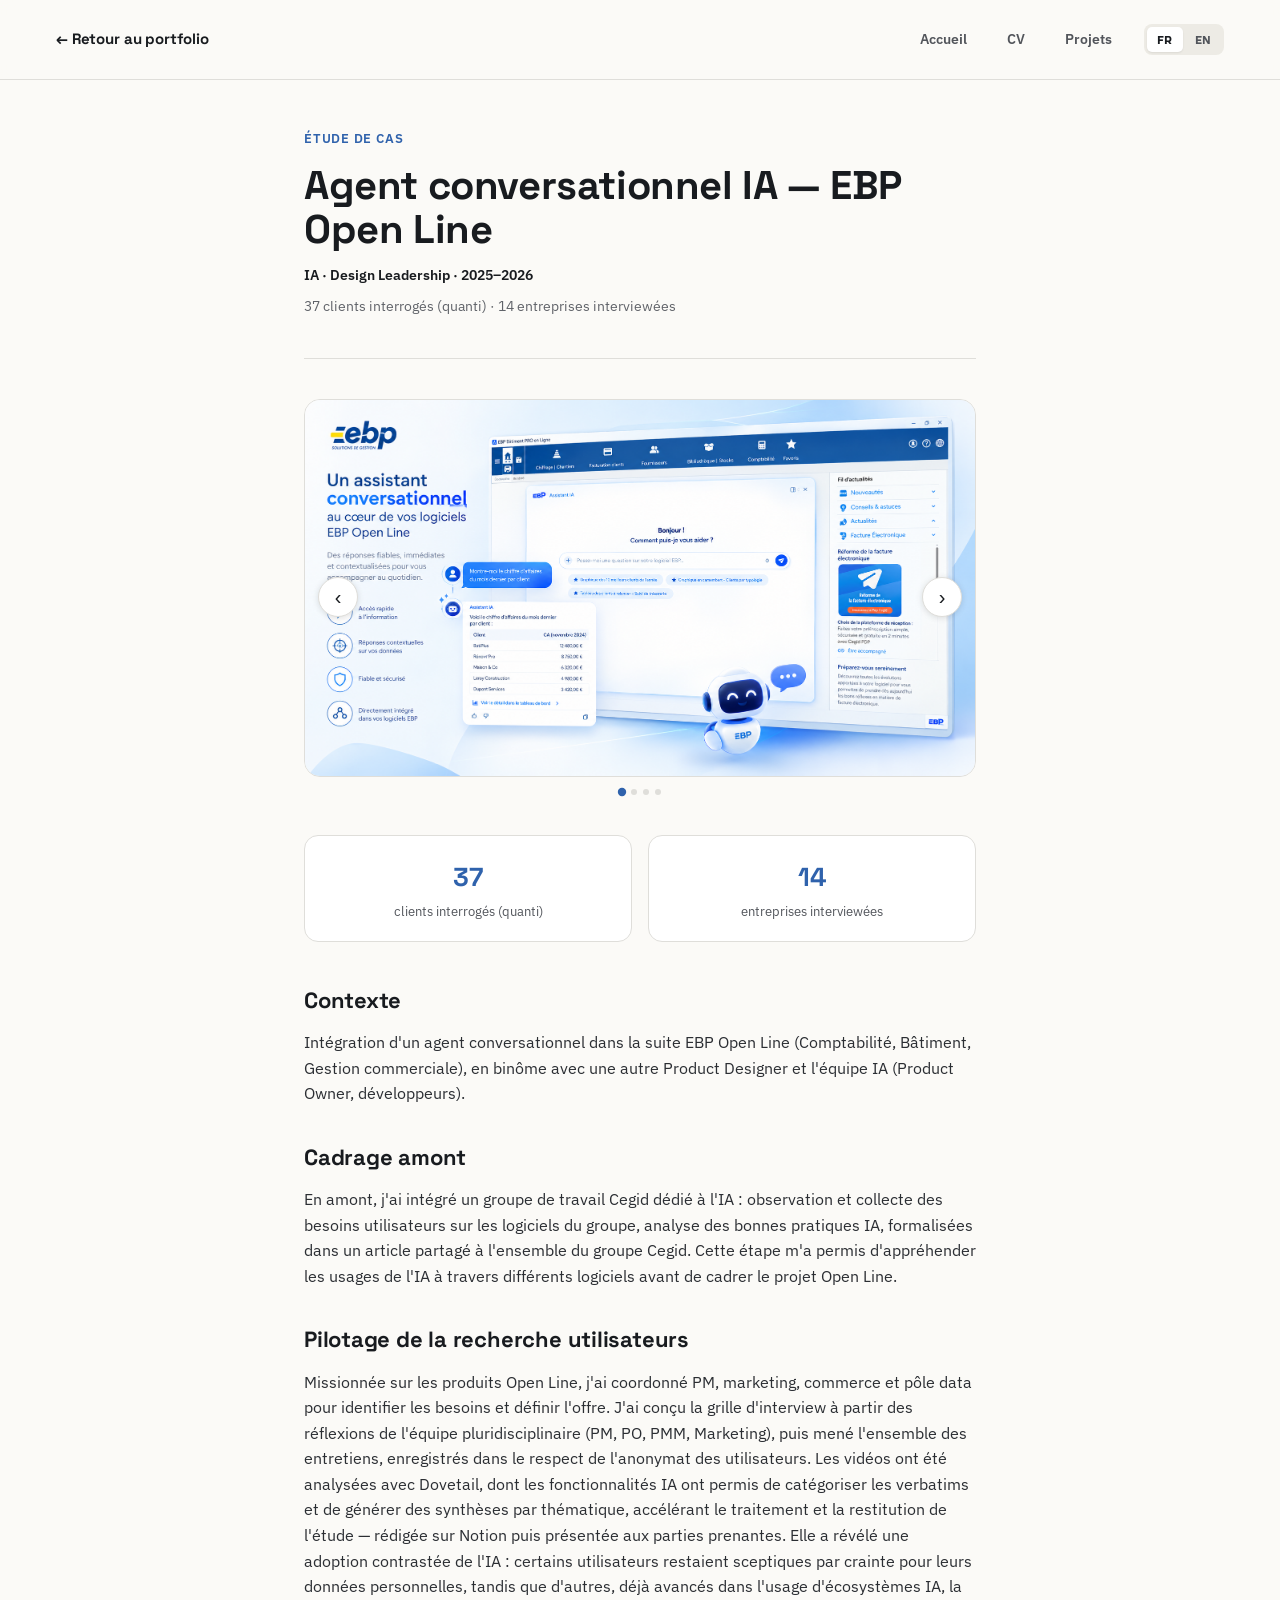
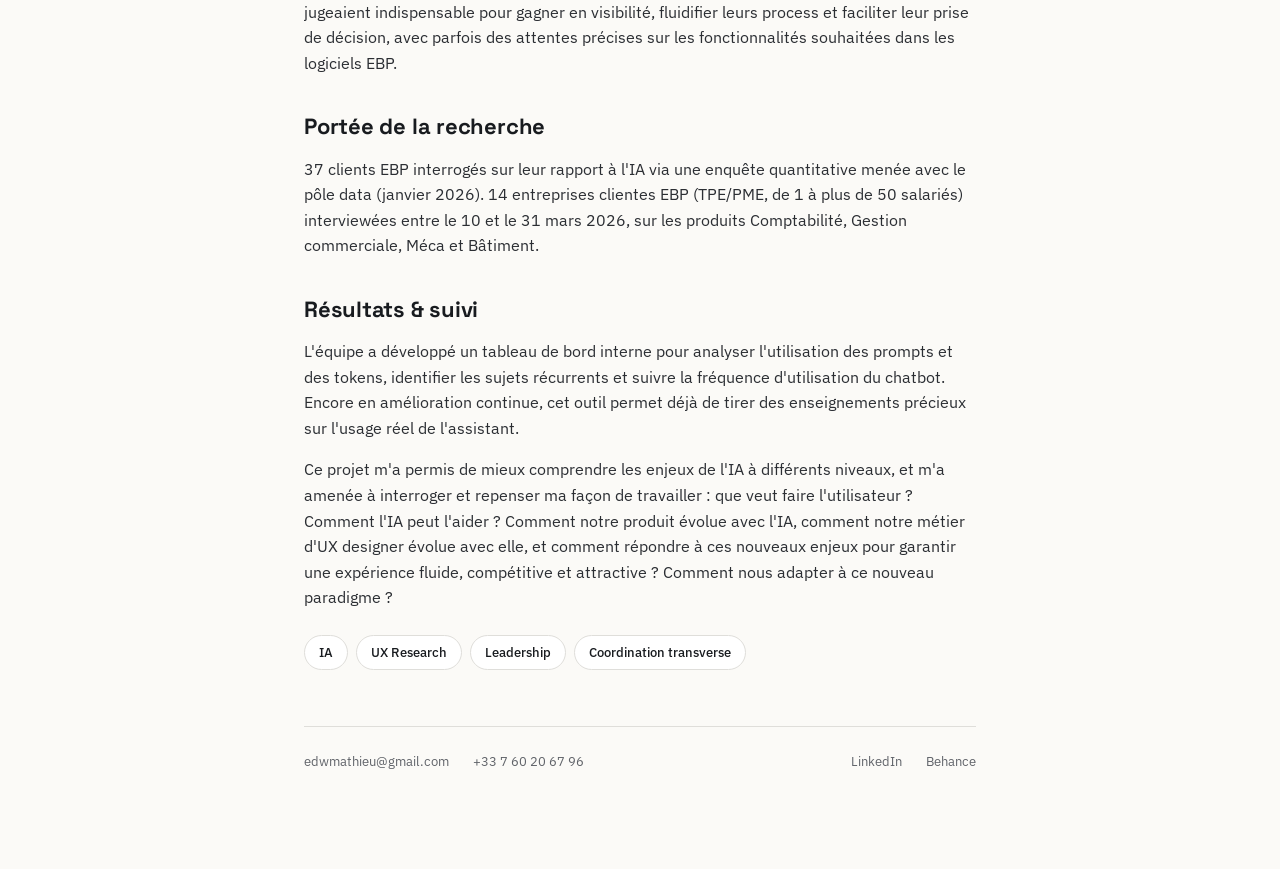
==== agent-ia-case-study.html @ 59d0c57e "Transforme les 8 modales restantes en pages dédiées façon Hubbix Crée agent-ia, finance, cegid, city" ====
<!DOCTYPE html>
<html lang="fr">
<head>
<meta charset="utf-8">
<meta name="viewport" content="width=device-width, initial-scale=1">
<title>Agent conversationnel IA — Étude de cas</title>
<link rel="preconnect" href="https://fonts.googleapis.com">
<link rel="preconnect" href="https://fonts.gstatic.com" crossorigin>
<link href="https://fonts.googleapis.com/css2?family=Space+Grotesk:wght@500;600;700&family=IBM+Plex+Sans:wght@400;500;600&display=swap" rel="stylesheet">
<style>
  :root {
    --accent: oklch(0.5 0.13 258);
    --accent-soft: oklch(0.95 0.008 90);
    --accent-border: oklch(0.85 0.03 258);
    --bg-app: oklch(0.985 0.004 90);
    --text-main: oklch(0.22 0.01 260);
    --text-body: oklch(0.3 0.01 260);
    --text-muted: oklch(0.45 0.01 260);
    --text-faint: oklch(0.5 0.01 260);
    --border-soft: oklch(0.92 0.005 90);
    --border-light: oklch(0.9 0.005 90);
  }
  * { box-sizing: border-box; }
  html, body { margin: 0; padding: 0; }
  body { font-family: 'IBM Plex Sans', sans-serif; background: var(--bg-app); color: var(--text-body); line-height: 1.65; }
  .site-nav { position: sticky; top: 0; z-index: 50; display: flex; align-items: center; justify-content: space-between; padding: 20px 56px; background: oklch(0.985 0.004 90 / 0.9); backdrop-filter: blur(8px); border-bottom: 1px solid var(--border-light); }
  .back-pill { font-family: 'Space Grotesk', sans-serif; font-weight: 700; font-size: 15px; letter-spacing: -0.01em; color: var(--text-main); text-decoration: none; }
  .back-pill:hover { color: var(--accent); }
  .site-nav-links { display: flex; align-items: center; gap: 8px; }
  .site-nav-item { font-family: inherit; padding: 8px 16px; border-radius: 7px; font-size: 14px; font-weight: 600; color: var(--text-muted); text-decoration: none; transition: background .15s ease; }
  .site-nav-item:hover { background: oklch(0.94 0.008 90); }
  .lang-switch { display: flex; gap: 2px; margin-left: 8px; padding: 3px; background: oklch(0.94 0.008 90); border-radius: 8px; }
  .lang-btn { font-family: inherit; padding: 5px 10px; border-radius: 5px; font-size: 12px; font-weight: 700; letter-spacing: 0.02em; cursor: pointer; color: var(--text-muted); background: transparent; border: none; }
  .lang-btn:hover { color: var(--text-main); }
  .lang-btn.is-active { background: white; color: var(--text-main); box-shadow: 0 1px 2px rgba(0,0,0,.08); }
  .wrap { max-width: 720px; margin: 0 auto; padding: 48px 24px 96px; }
  .page-footer { margin-top: 56px; padding-top: 24px; border-top: 1px solid var(--border-light); display: flex; justify-content: space-between; flex-wrap: wrap; gap: 12px; }
  .page-footer .footer-links { display: flex; gap: 24px; font-size: 13px; color: var(--text-faint); }
  .page-footer .footer-links a { color: inherit; text-decoration: none; }
  .page-footer .footer-links a:hover { color: var(--accent); }
  .eyebrow { font-size: 13px; font-weight: 600; letter-spacing: 0.06em; color: var(--accent); text-transform: uppercase; margin-bottom: 14px; }
  h1 { font-family: 'Space Grotesk', sans-serif; font-size: 40px; font-weight: 700; letter-spacing: -0.01em; color: var(--text-main); margin: 0 0 12px; line-height: 1.1; }
  .subtitle { font-size: 19px; color: var(--text-muted); margin: 0 0 20px; }
  .meta-line { font-size: 14px; font-weight: 600; color: var(--text-main); margin-bottom: 8px; }
  .facts-line { font-size: 14px; color: var(--text-faint); margin-bottom: 40px; padding-bottom: 40px; border-bottom: 1px solid var(--border-light); }
  .mini-carousel { position: relative; margin: 0 0 40px; }
  .mini-carousel-viewport { position: relative; width: 100%; aspect-ratio: 16 / 9; background: #fff; border: 1px solid var(--border-light); border-radius: 16px; overflow: hidden; display: flex; align-items: center; justify-content: center; }
  .mini-carousel-img { display: block; width: 100%; height: 100%; object-fit: cover; cursor: zoom-in; }
  .mini-carousel-nav { position: absolute; top: 50%; transform: translateY(-50%); width: 40px; height: 40px; border-radius: 50%; border: 1px solid var(--border-light); background: white; color: var(--text-main); font-size: 20px; line-height: 1; cursor: pointer; display: flex; align-items: center; justify-content: center; box-shadow: 0 1px 6px rgba(0,0,0,.12); }
  .mini-carousel-nav:hover { background: oklch(0.94 0.008 90); }
  .mini-carousel-prev { left: 14px; }
  .mini-carousel-next { right: 14px; }
  .mini-carousel-dots { display: flex; justify-content: center; gap: 6px; margin-top: 12px; }
  .mini-carousel-dot { width: 6px; height: 6px; padding: 0; border: none; border-radius: 50%; background: var(--border-light); cursor: pointer; }
  .mini-carousel-dot.is-active { background: var(--accent); transform: scale(1.4); }
  .lightbox { position: fixed; inset: 0; z-index: 2000; display: flex; align-items: center; justify-content: center; background: oklch(0.15 0.005 260 / 0.92); opacity: 0; visibility: hidden; transition: opacity .2s ease; }
  .lightbox.is-open { opacity: 1; visibility: visible; }
  .lightbox-viewport { max-width: 92vw; max-height: 92vh; overflow: auto; }
  .lightbox-img { display: block; max-width: 92vw; max-height: 92vh; width: auto; height: auto; object-fit: contain; transition: width .2s ease; user-select: none; -webkit-user-drag: none; }
  .lightbox-close { position: fixed; top: 20px; right: 24px; width: 44px; height: 44px; border-radius: 50%; border: none; background: oklch(1 0 0 / 0.12); color: white; font-size: 24px; line-height: 1; cursor: pointer; display: flex; align-items: center; justify-content: center; }
  .lightbox-close:hover { background: oklch(1 0 0 / 0.22); }
  .lightbox-zoom { position: fixed; bottom: 20px; right: 24px; display: flex; gap: 8px; }
  .lightbox-zoom-btn { width: 40px; height: 40px; border-radius: 50%; border: none; background: oklch(1 0 0 / 0.12); color: white; font-size: 20px; font-weight: 600; line-height: 1; cursor: pointer; display: flex; align-items: center; justify-content: center; }
  .lightbox-zoom-btn:hover { background: oklch(1 0 0 / 0.22); }
  h2 { font-family: 'Space Grotesk', sans-serif; font-size: 22px; font-weight: 700; color: var(--text-main); letter-spacing: -0.01em; margin: 32px 0 12px; }
  .case-block:first-of-type h2 { margin-top: 0; }
  p { margin: 0 0 16px; font-size: 15.5px; color: var(--text-body); }
  .stats-row { display: grid; grid-template-columns: 1fr 1fr; gap: 16px; margin: 0 0 40px; }
  .stat-box { background: white; border: 1px solid var(--border-light); border-radius: 14px; padding: 20px 16px; text-align: center; }
  .stat-value { font-family: 'Space Grotesk', sans-serif; font-size: 26px; font-weight: 700; color: var(--accent); margin-bottom: 4px; }
  .stat-label { font-size: 13px; color: var(--text-muted); line-height: 1.4; }
  .pill-row { display: flex; flex-wrap: wrap; gap: 8px; margin: 24px 0 0; }
  .pill { font-size: 13px; font-weight: 500; color: var(--text-main); background: white; border: 1px solid var(--border-light); border-radius: 100px; padding: 6px 14px; }
  .back-to-top { position: fixed; bottom: 24px; right: 24px; z-index: 100; width: 44px; height: 44px; border-radius: 50%; border: 1px solid var(--border-light); background: white; color: var(--text-main); font-size: 18px; cursor: pointer; display: flex; align-items: center; justify-content: center; box-shadow: 0 2px 10px rgba(0,0,0,.12); }
  .back-to-top:hover { background: oklch(0.94 0.008 90); }
  .back-to-top[hidden] { display: none; }
  @media (max-width: 640px) {
    .site-nav { padding: 14px 20px; }
    .site-nav-links { gap: 2px; }
    .site-nav-item { padding: 7px 10px; font-size: 13px; }
    .wrap { padding: 40px 20px 96px; }
    h1 { font-size: 30px; }
    .stats-row { grid-template-columns: 1fr; }
  }
</style>
</head>
<body>
<header class="site-nav">
  <a href="index.html#view-projets" class="back-pill" data-i18n="nav-back">← Retour au portfolio</a>
  <nav class="site-nav-links" aria-label="Navigation principale">
    <a class="site-nav-item" href="index.html" data-i18n="nav-home">Accueil</a>
    <a class="site-nav-item" href="index.html#view-cv" data-i18n="nav-cv">CV</a>
    <a class="site-nav-item" href="index.html#view-projets" data-i18n="nav-projects">Projets</a>
    <div class="lang-switch" role="group" aria-label="Langue / Language">
      <button type="button" class="lang-btn is-active" data-lang="fr" aria-pressed="true">FR</button>
      <button type="button" class="lang-btn" data-lang="en" aria-pressed="false">EN</button>
    </div>
  </nav>
</header>

<div class="wrap">
  <div class="eyebrow" data-i18n="cs-eyebrow">Étude de cas</div>
  <h1 data-i18n="cs-h1">Agent conversationnel IA — EBP Open Line</h1>
  <div class="meta-line" data-i18n="cs-meta">IA · Design Leadership · 2025–2026</div>
  <div class="facts-line" data-i18n="cs-facts">37 clients interrogés (quanti) · 14 entreprises interviewées</div>

  <div class="mini-carousel" id="gal">
    <div class="mini-carousel-viewport">
      <img class="mini-carousel-img" id="gal-img" src="images/agent-ia-hero.png" alt="Assistant IA — EBP Open Line">
    </div>
    <button type="button" class="mini-carousel-nav mini-carousel-prev" aria-label="Image précédente">‹</button>
    <button type="button" class="mini-carousel-nav mini-carousel-next" aria-label="Image suivante">›</button>
    <div class="mini-carousel-dots"></div>
    <div class="mini-carousel-data" hidden>
      <button type="button" data-src="images/agent-ia-hero.png" data-alt="Assistant IA — un assistant conversationnel au cœur de vos logiciels EBP Open Line"></button>
      <button type="button" data-src="images/agent-ia-openline.png" data-alt="Assistant IA — EBP Open Line"></button>
      <button type="button" data-src="images/agent-ia-figma.png" data-alt="Assistant IA — maquette Figma"></button>
      <button type="button" data-src="images/agent-ia-mobile.png" data-alt="Assistant IA — tableau et répartition public/privé"></button>
    </div>
  </div>

  <div class="stats-row">
    <div class="stat-box"><div class="stat-value">37</div><div class="stat-label" data-i18n="cs-s1">clients interrogés (quanti)</div></div>
    <div class="stat-box"><div class="stat-value">14</div><div class="stat-label" data-i18n="cs-s2">entreprises interviewées</div></div>
  </div>

  <div class="case-block">
    <h2 data-i18n="cs-h1-1">Contexte</h2>
    <p data-i18n="cs-t1">Intégration d'un agent conversationnel dans la suite EBP Open Line (Comptabilité, Bâtiment, Gestion commerciale), en binôme avec une autre Product Designer et l'équipe IA (Product Owner, développeurs).</p>
  </div>
  <div class="case-block">
    <h2 data-i18n="cs-h1-2">Cadrage amont</h2>
    <p data-i18n="cs-t2">En amont, j'ai intégré un groupe de travail Cegid dédié à l'IA : observation et collecte des besoins utilisateurs sur les logiciels du groupe, analyse des bonnes pratiques IA, formalisées dans un article partagé à l'ensemble du groupe Cegid. Cette étape m'a permis d'appréhender les usages de l'IA à travers différents logiciels avant de cadrer le projet Open Line.</p>
  </div>
  <div class="case-block">
    <h2 data-i18n="cs-h1-3">Pilotage de la recherche utilisateurs</h2>
    <p data-i18n="cs-t3">Missionnée sur les produits Open Line, j'ai coordonné PM, marketing, commerce et pôle data pour identifier les besoins et définir l'offre. J'ai conçu la grille d'interview à partir des réflexions de l'équipe pluridisciplinaire (PM, PO, PMM, Marketing), puis mené l'ensemble des entretiens, enregistrés dans le respect de l'anonymat des utilisateurs. Les vidéos ont été analysées avec Dovetail, dont les fonctionnalités IA ont permis de catégoriser les verbatims et de générer des synthèses par thématique, accélérant le traitement et la restitution de l'étude — rédigée sur Notion puis présentée aux parties prenantes. Elle a révélé une adoption contrastée de l'IA : certains utilisateurs restaient sceptiques par crainte pour leurs données personnelles, tandis que d'autres, déjà avancés dans l'usage d'écosystèmes IA, la jugeaient indispensable pour gagner en visibilité, fluidifier leurs process et faciliter leur prise de décision, avec parfois des attentes précises sur les fonctionnalités souhaitées dans les logiciels EBP.</p>
  </div>
  <div class="case-block">
    <h2 data-i18n="cs-h1-4">Portée de la recherche</h2>
    <p data-i18n="cs-t4">37 clients EBP interrogés sur leur rapport à l'IA via une enquête quantitative menée avec le pôle data (janvier 2026). 14 entreprises clientes EBP (TPE/PME, de 1 à plus de 50 salariés) interviewées entre le 10 et le 31 mars 2026, sur les produits Comptabilité, Gestion commerciale, Méca et Bâtiment.</p>
  </div>
  <div class="case-block">
    <h2 data-i18n="cs-h1-5">Résultats &amp; suivi</h2>
    <p data-i18n="cs-t5">L'équipe a développé un tableau de bord interne pour analyser l'utilisation des prompts et des tokens, identifier les sujets récurrents et suivre la fréquence d'utilisation du chatbot. Encore en amélioration continue, cet outil permet déjà de tirer des enseignements précieux sur l'usage réel de l'assistant.</p>
    <p data-i18n="cs-t5b">Ce projet m'a permis de mieux comprendre les enjeux de l'IA à différents niveaux, et m'a amenée à interroger et repenser ma façon de travailler : que veut faire l'utilisateur ? Comment l'IA peut l'aider ? Comment notre produit évolue avec l'IA, comment notre métier d'UX designer évolue avec elle, et comment répondre à ces nouveaux enjeux pour garantir une expérience fluide, compétitive et attractive ? Comment nous adapter à ce nouveau paradigme ?</p>
  </div>

  <div class="pill-row">
    <span class="pill" data-i18n="cs-tag1">IA</span>
    <span class="pill">UX Research</span>
    <span class="pill">Leadership</span>
    <span class="pill" data-i18n="cs-tag2">Coordination transverse</span>
  </div>

  <div class="page-footer">
    <div class="footer-links">
      <a href="mailto:edwmathieu@gmail.com">edwmathieu@gmail.com</a>
      <a href="tel:+33760206796">+33 7 60 20 67 96</a>
    </div>
    <div class="footer-links">
      <a href="https://linkedin.com/in/edwine-mathieu-ux-ui-designer" target="_blank" rel="noopener">LinkedIn</a>
      <a href="https://behance.net/edmat" target="_blank" rel="noopener">Behance</a>
    </div>
  </div>
</div>

<div class="lightbox" id="lightbox" aria-hidden="true">
  <button type="button" class="lightbox-close" aria-label="Fermer">&times;</button>
  <div class="lightbox-viewport"><img class="lightbox-img" id="lightbox-img" src="" alt=""></div>
  <div class="lightbox-zoom">
    <button type="button" class="lightbox-zoom-btn" id="lightbox-zoom-out" aria-label="Dézoomer">−</button>
    <button type="button" class="lightbox-zoom-btn" id="lightbox-zoom-in" aria-label="Zoomer">+</button>
  </div>
</div>

<button type="button" class="back-to-top" id="back-to-top" aria-label="Retour en haut" hidden>↑</button>

<script>
  (function () {
    var lightbox = document.getElementById('lightbox');
    var lightboxImg = document.getElementById('lightbox-img');
    var closeBtn = lightbox.querySelector('.lightbox-close');
    var zoomInBtn = document.getElementById('lightbox-zoom-in');
    var zoomOutBtn = document.getElementById('lightbox-zoom-out');
    var zoom = 1;

    function applyZoom() { lightboxImg.style.width = zoom === 1 ? 'auto' : (zoom * 92) + 'vw'; }
    function openLightbox(src, alt) {
      lightboxImg.src = src; lightboxImg.alt = alt || ''; zoom = 1; applyZoom();
      lightbox.classList.add('is-open'); lightbox.setAttribute('aria-hidden', 'false');
      document.body.style.overflow = 'hidden';
    }
    function closeLightbox() {
      lightbox.classList.remove('is-open'); lightbox.setAttribute('aria-hidden', 'true');
      document.body.style.overflow = ''; lightboxImg.src = '';
    }
    closeBtn.addEventListener('click', closeLightbox);
    lightbox.addEventListener('click', function (e) {
      if (e.target === lightbox || e.target.classList.contains('lightbox-viewport')) closeLightbox();
    });
    document.addEventListener('keydown', function (e) {
      if (e.key === 'Escape' && lightbox.classList.contains('is-open')) closeLightbox();
    });
    zoomInBtn.addEventListener('click', function () { zoom = Math.min(4, zoom + 0.5); applyZoom(); });
    zoomOutBtn.addEventListener('click', function () { zoom = Math.max(1, zoom - 0.5); applyZoom(); });

    document.querySelectorAll('.mini-carousel').forEach(function (carousel) {
      var img = carousel.querySelector('.mini-carousel-img');
      var items = Array.prototype.slice.call(carousel.querySelectorAll('.mini-carousel-data button'));
      var dotsWrap = carousel.querySelector('.mini-carousel-dots');
      var prevBtn = carousel.querySelector('.mini-carousel-prev');
      var nextBtn = carousel.querySelector('.mini-carousel-next');
      var current = 0;
      var dots = items.map(function (item, i) {
        var dot = document.createElement('button');
        dot.type = 'button';
        dot.className = 'mini-carousel-dot' + (i === 0 ? ' is-active' : '');
        dot.setAttribute('aria-label', 'Photo ' + (i + 1) + ' sur ' + items.length);
        dot.addEventListener('click', function () { showIndex(i); });
        dotsWrap.appendChild(dot);
        return dot;
      });
      function showIndex(i) {
        current = (i + items.length) % items.length;
        var item = items[current];
        img.src = item.dataset.src; img.alt = item.dataset.alt || '';
        dots.forEach(function (d, i2) { d.classList.toggle('is-active', i2 === current); });
      }
      prevBtn.addEventListener('click', function () { showIndex(current - 1); });
      nextBtn.addEventListener('click', function () { showIndex(current + 1); });
      img.addEventListener('click', function () { openLightbox(img.src, img.alt); });
    });

    var backToTop = document.getElementById('back-to-top');
    window.addEventListener('scroll', function () { backToTop.hidden = window.scrollY < 600; });
    backToTop.addEventListener('click', function () { window.scrollTo({ top: 0, behavior: 'smooth' }); });
  })();
</script>

<script>
  var TRANSLATIONS_EN = {
    'nav-back': '← Back to portfolio',
    'nav-home': 'Home',
    'nav-cv': 'Resume',
    'nav-projects': 'Projects',
    'cs-eyebrow': 'Case study',
    'cs-h1': 'AI Conversational Agent — EBP Open Line',
    'cs-meta': 'AI · Design Leadership · 2025–2026',
    'cs-facts': '37 customers surveyed (quant) · 14 companies interviewed',
    'cs-s1': 'customers surveyed (quant)',
    'cs-s2': 'companies interviewed',
    'cs-h1-1': 'Context',
    'cs-t1': 'Integration of a conversational agent into the EBP Open Line suite (Accounting, Construction, Sales Management), paired with another Product Designer and the AI team (Product Owner, developers).',
    'cs-h1-2': 'Upstream framing',
    'cs-t2': "Upfront, I joined a Cegid working group dedicated to AI: observing and gathering user needs across the group's software, analyzing AI best practices, and formalizing them in an article shared with the whole Cegid group. This step let me understand AI usage across different products before framing the Open Line project.",
    'cs-h1-3': 'Leading user research',
    'cs-t3': "Assigned to the Open Line products, I coordinated PM, marketing, sales and the data team to identify needs and define the offering. I designed the interview guide from the cross-functional team's input (PM, PO, PMM, Marketing), then led all the interviews, recorded with user anonymity respected. The videos were analyzed with Dovetail, whose AI features helped categorize verbatims and generate summaries by theme, speeding up processing and reporting of the study — written up in Notion and presented to stakeholders. It revealed mixed AI adoption: some users remained skeptical, worried about their personal data, while others, already advanced in using AI ecosystems, saw it as essential for gaining visibility, streamlining their processes and supporting decision-making, sometimes with precise expectations for features in EBP software.",
    'cs-h1-4': 'Scope of the research',
    'cs-t4': '37 EBP customers surveyed on their relationship with AI through a quantitative study run with the data team (January 2026). 14 EBP client companies (SMEs, from 1 to over 50 employees) interviewed between March 10 and 31, 2026, across the Accounting, Sales Management, Méca and Construction products.',
    'cs-h1-5': 'Results &amp; follow-up',
    'cs-t5': "The team built an internal dashboard to analyze prompt and token usage, identify recurring topics and track how often the chatbot is used. Still under continuous improvement, this tool already provides valuable insight into how the assistant is really used.",
    'cs-t5b': "This project helped me better understand the challenges of AI at different levels, and led me to question and rethink how I work: what does the user want to do? How can AI help them? How does our product evolve with AI, how does the UX designer's job evolve with it, and how do we address these new challenges while keeping the experience smooth, competitive and appealing? How do we adapt to this new paradigm?",
    'cs-tag1': 'AI',
    'cs-tag2': 'Cross-functional coordination'
  };
  (function () {
    var LANG_KEY = 'site-lang';
    var i18nEls = document.querySelectorAll('[data-i18n]');
    var frContent = new Map();
    i18nEls.forEach(function (el) { frContent.set(el, el.innerHTML); });
    var langButtons = document.querySelectorAll('.lang-btn');
    function applyLanguage(lang) {
      i18nEls.forEach(function (el) {
        var key = el.dataset.i18n;
        el.innerHTML = (lang === 'en' && TRANSLATIONS_EN[key]) ? TRANSLATIONS_EN[key] : frContent.get(el);
      });
      document.documentElement.lang = lang;
      langButtons.forEach(function (btn) {
        var isActive = btn.dataset.lang === lang;
        btn.classList.toggle('is-active', isActive);
        btn.setAttribute('aria-pressed', String(isActive));
      });
      try { localStorage.setItem(LANG_KEY, lang); } catch (e) {}
    }
    langButtons.forEach(function (btn) { btn.addEventListener('click', function () { applyLanguage(btn.dataset.lang); }); });
    var savedLang = 'fr';
    try { savedLang = localStorage.getItem(LANG_KEY) || 'fr'; } catch (e) {}
    if (savedLang === 'en') applyLanguage('en');
  })();
</script>
</body>
</html>
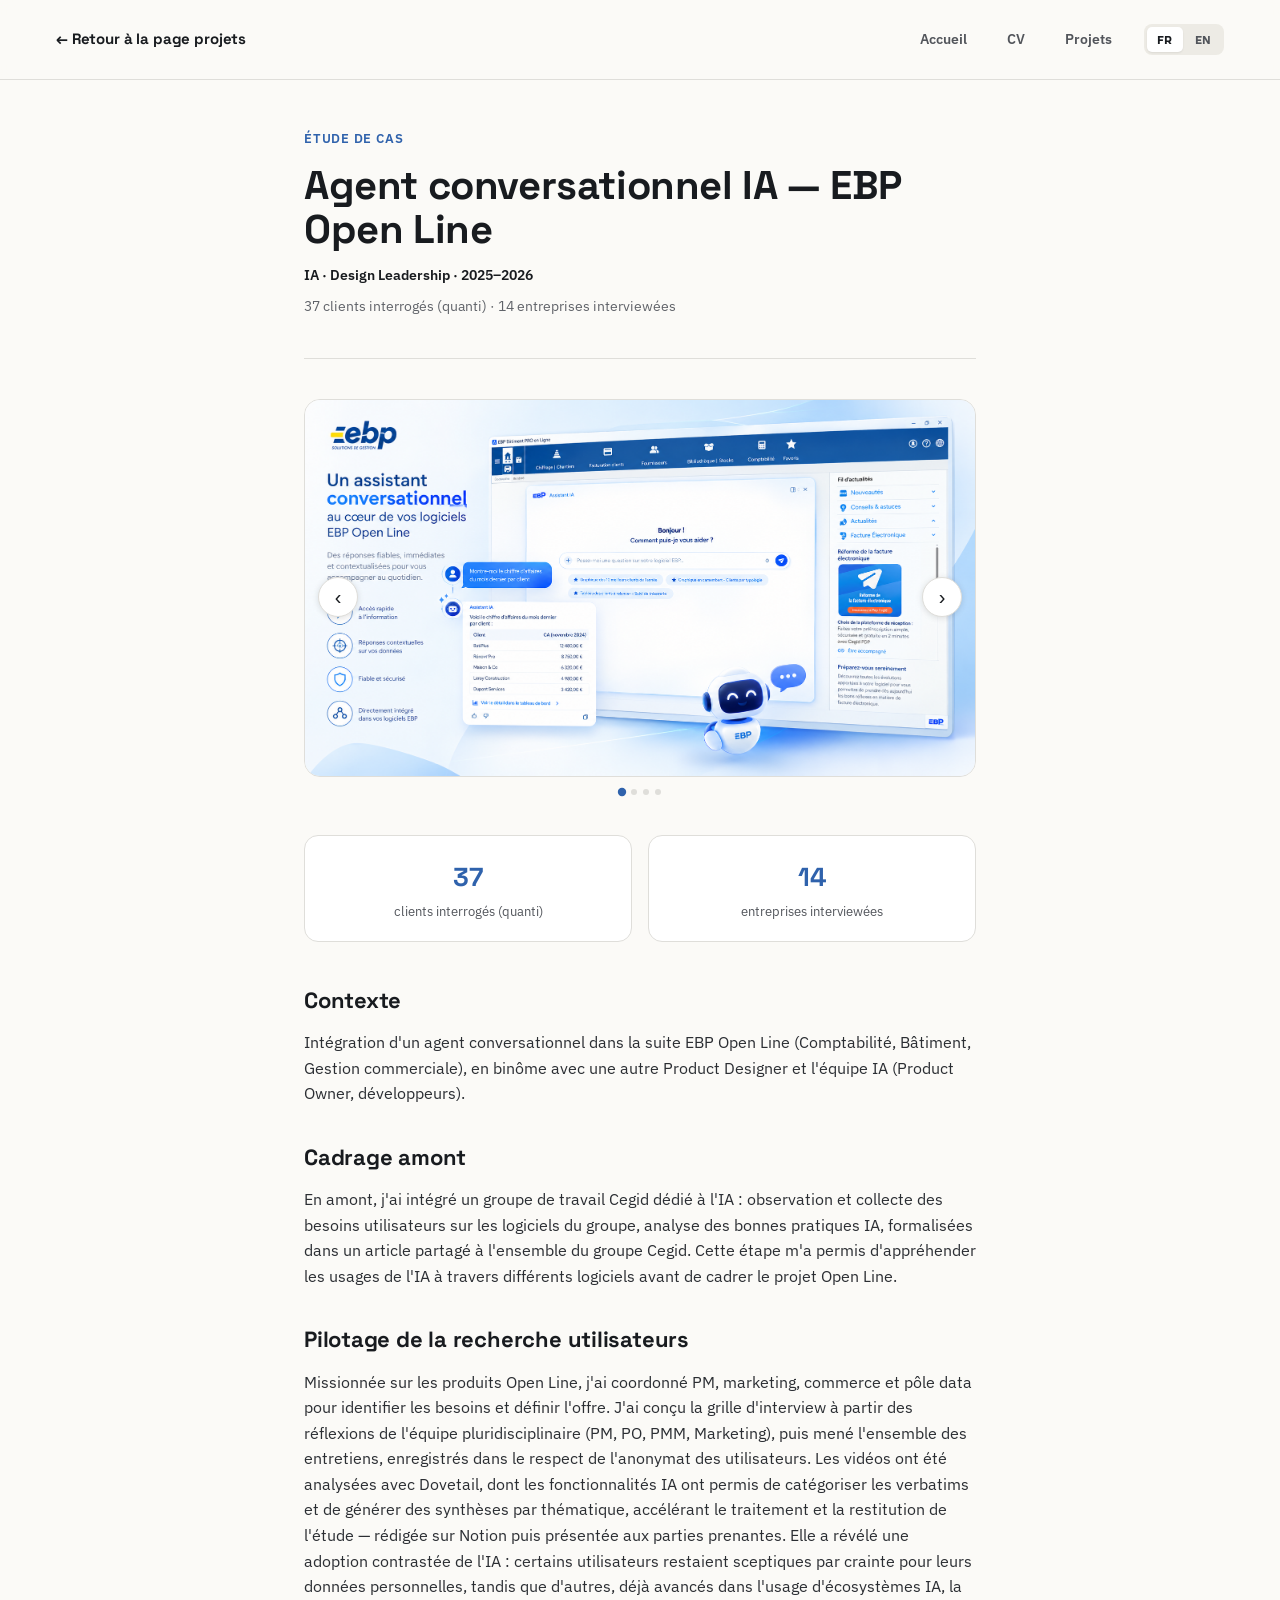
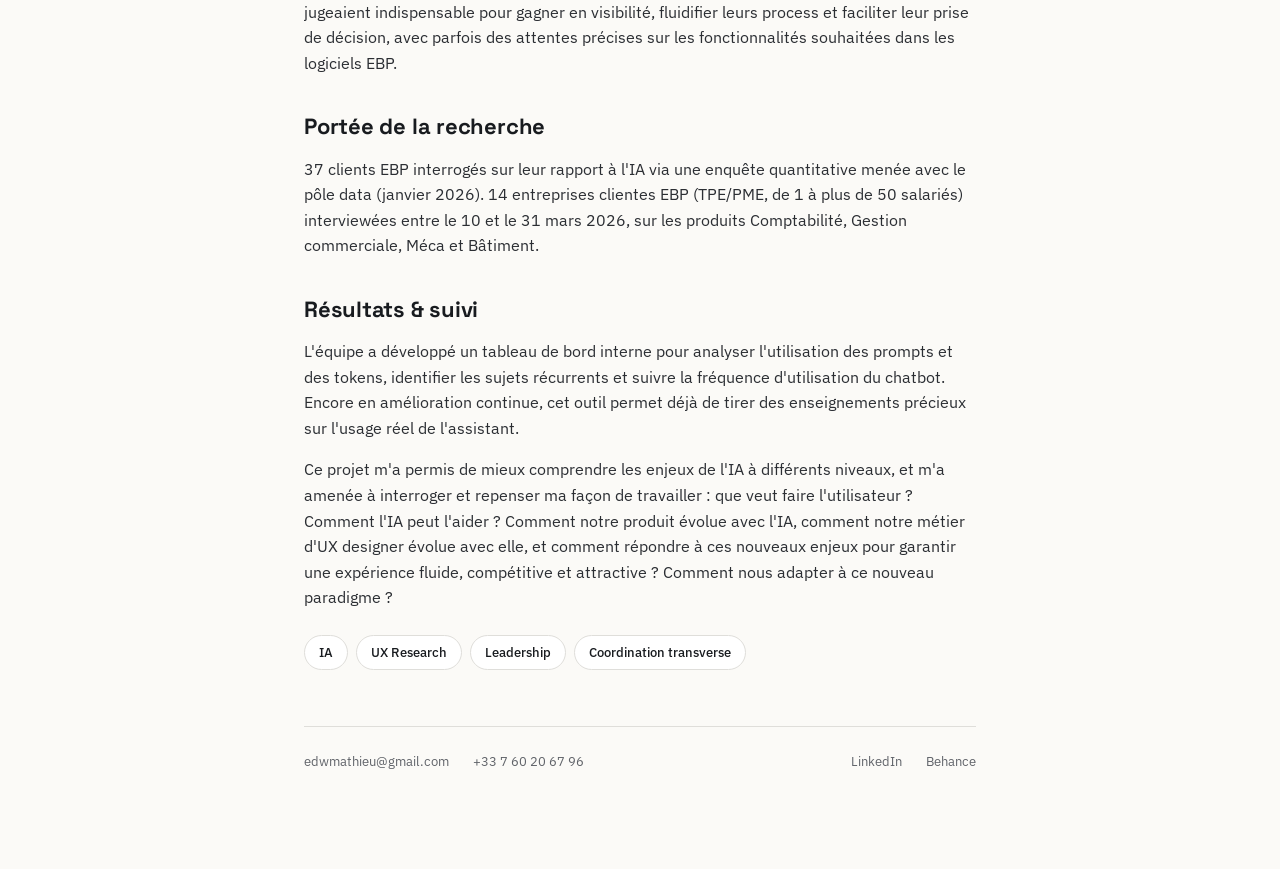
==== commit 6dd27b00: "Ajoute des légendes aux photos du carousel Agent IA Légendes sous les photos 2 (chatbot dans Gestion" ====
--- a/agent-ia-case-study.html
+++ b/agent-ia-case-study.html
@@ -50,6 +50,8 @@
   .mini-carousel-nav:hover { background: oklch(0.94 0.008 90); }
   .mini-carousel-prev { left: 14px; }
   .mini-carousel-next { right: 14px; }
+  .mini-carousel-caption { font-size: 13px; color: var(--text-faint); text-align: center; margin-top: 12px; line-height: 1.5; }
+  .mini-carousel-caption:empty { display: none; }
   .mini-carousel-dots { display: flex; justify-content: center; gap: 6px; margin-top: 12px; }
   .mini-carousel-dot { width: 6px; height: 6px; padding: 0; border: none; border-radius: 50%; background: var(--border-light); cursor: pointer; }
   .mini-carousel-dot.is-active { background: var(--accent); transform: scale(1.4); }
@@ -86,7 +88,7 @@
 </head>
 <body>
 <header class="site-nav">
-  <a href="index.html#view-projets" class="back-pill" data-i18n="nav-back">← Retour au portfolio</a>
+  <a href="index.html#view-projets" class="back-pill" data-i18n="nav-back">← Retour à la page projets</a>
   <nav class="site-nav-links" aria-label="Navigation principale">
     <a class="site-nav-item" href="index.html" data-i18n="nav-home">Accueil</a>
     <a class="site-nav-item" href="index.html#view-cv" data-i18n="nav-cv">CV</a>
@@ -110,12 +112,13 @@
     </div>
     <button type="button" class="mini-carousel-nav mini-carousel-prev" aria-label="Image précédente">‹</button>
     <button type="button" class="mini-carousel-nav mini-carousel-next" aria-label="Image suivante">›</button>
+    <div class="mini-carousel-caption" id="gal-caption"></div>
     <div class="mini-carousel-dots"></div>
     <div class="mini-carousel-data" hidden>
       <button type="button" data-src="images/agent-ia-hero.png" data-alt="Assistant IA — un assistant conversationnel au cœur de vos logiciels EBP Open Line"></button>
-      <button type="button" data-src="images/agent-ia-openline.png" data-alt="Assistant IA — EBP Open Line"></button>
-      <button type="button" data-src="images/agent-ia-figma.png" data-alt="Assistant IA — maquette Figma"></button>
-      <button type="button" data-src="images/agent-ia-mobile.png" data-alt="Assistant IA — tableau et répartition public/privé"></button>
+      <button type="button" data-src="images/agent-ia-openline.png" data-alt="Assistant IA — EBP Open Line" data-caption="Capture d'écran du chatbot intégrée au logiciel de gestion commerciale EBP version Plus Elite. - juillet 2026"></button>
+      <button type="button" data-src="images/agent-ia-figma.png" data-alt="Assistant IA — maquette Figma" data-caption="Espace de travail partagé sur Figma où nous avons conçu les différents composants de l'agent IA EBP."></button>
+      <button type="button" data-src="images/agent-ia-mobile.png" data-alt="Assistant IA — tableau et répartition public/privé" data-caption="Capture du chatbot IA replié en panneau latéral droit."></button>
     </div>
   </div>
 
@@ -207,6 +210,7 @@
 
     document.querySelectorAll('.mini-carousel').forEach(function (carousel) {
       var img = carousel.querySelector('.mini-carousel-img');
+      var caption = carousel.querySelector('.mini-carousel-caption');
       var items = Array.prototype.slice.call(carousel.querySelectorAll('.mini-carousel-data button'));
       var dotsWrap = carousel.querySelector('.mini-carousel-dots');
       var prevBtn = carousel.querySelector('.mini-carousel-prev');
@@ -225,8 +229,10 @@
         current = (i + items.length) % items.length;
         var item = items[current];
         img.src = item.dataset.src; img.alt = item.dataset.alt || '';
+        if (caption) caption.textContent = item.dataset.caption || '';
         dots.forEach(function (d, i2) { d.classList.toggle('is-active', i2 === current); });
       }
+      if (caption) caption.textContent = items[0] ? (items[0].dataset.caption || '') : '';
       prevBtn.addEventListener('click', function () { showIndex(current - 1); });
       nextBtn.addEventListener('click', function () { showIndex(current + 1); });
       img.addEventListener('click', function () { openLightbox(img.src, img.alt); });
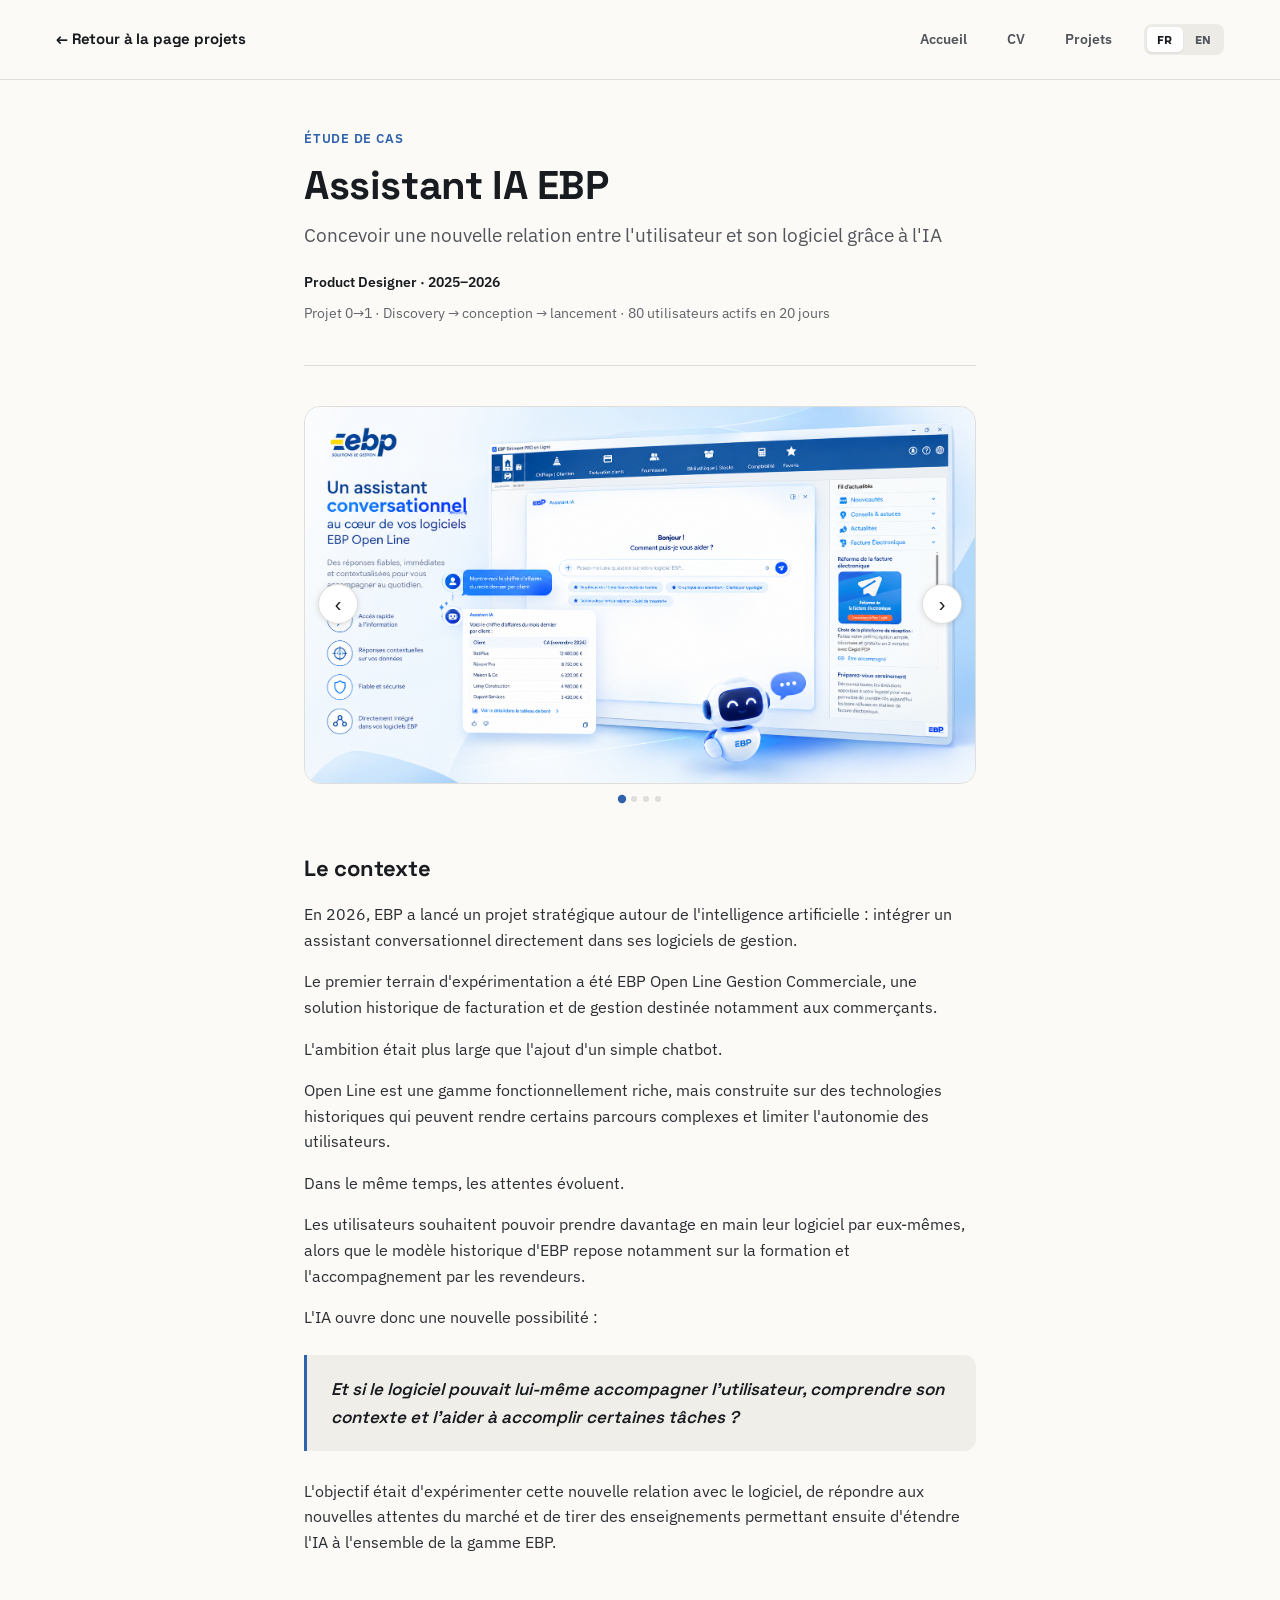
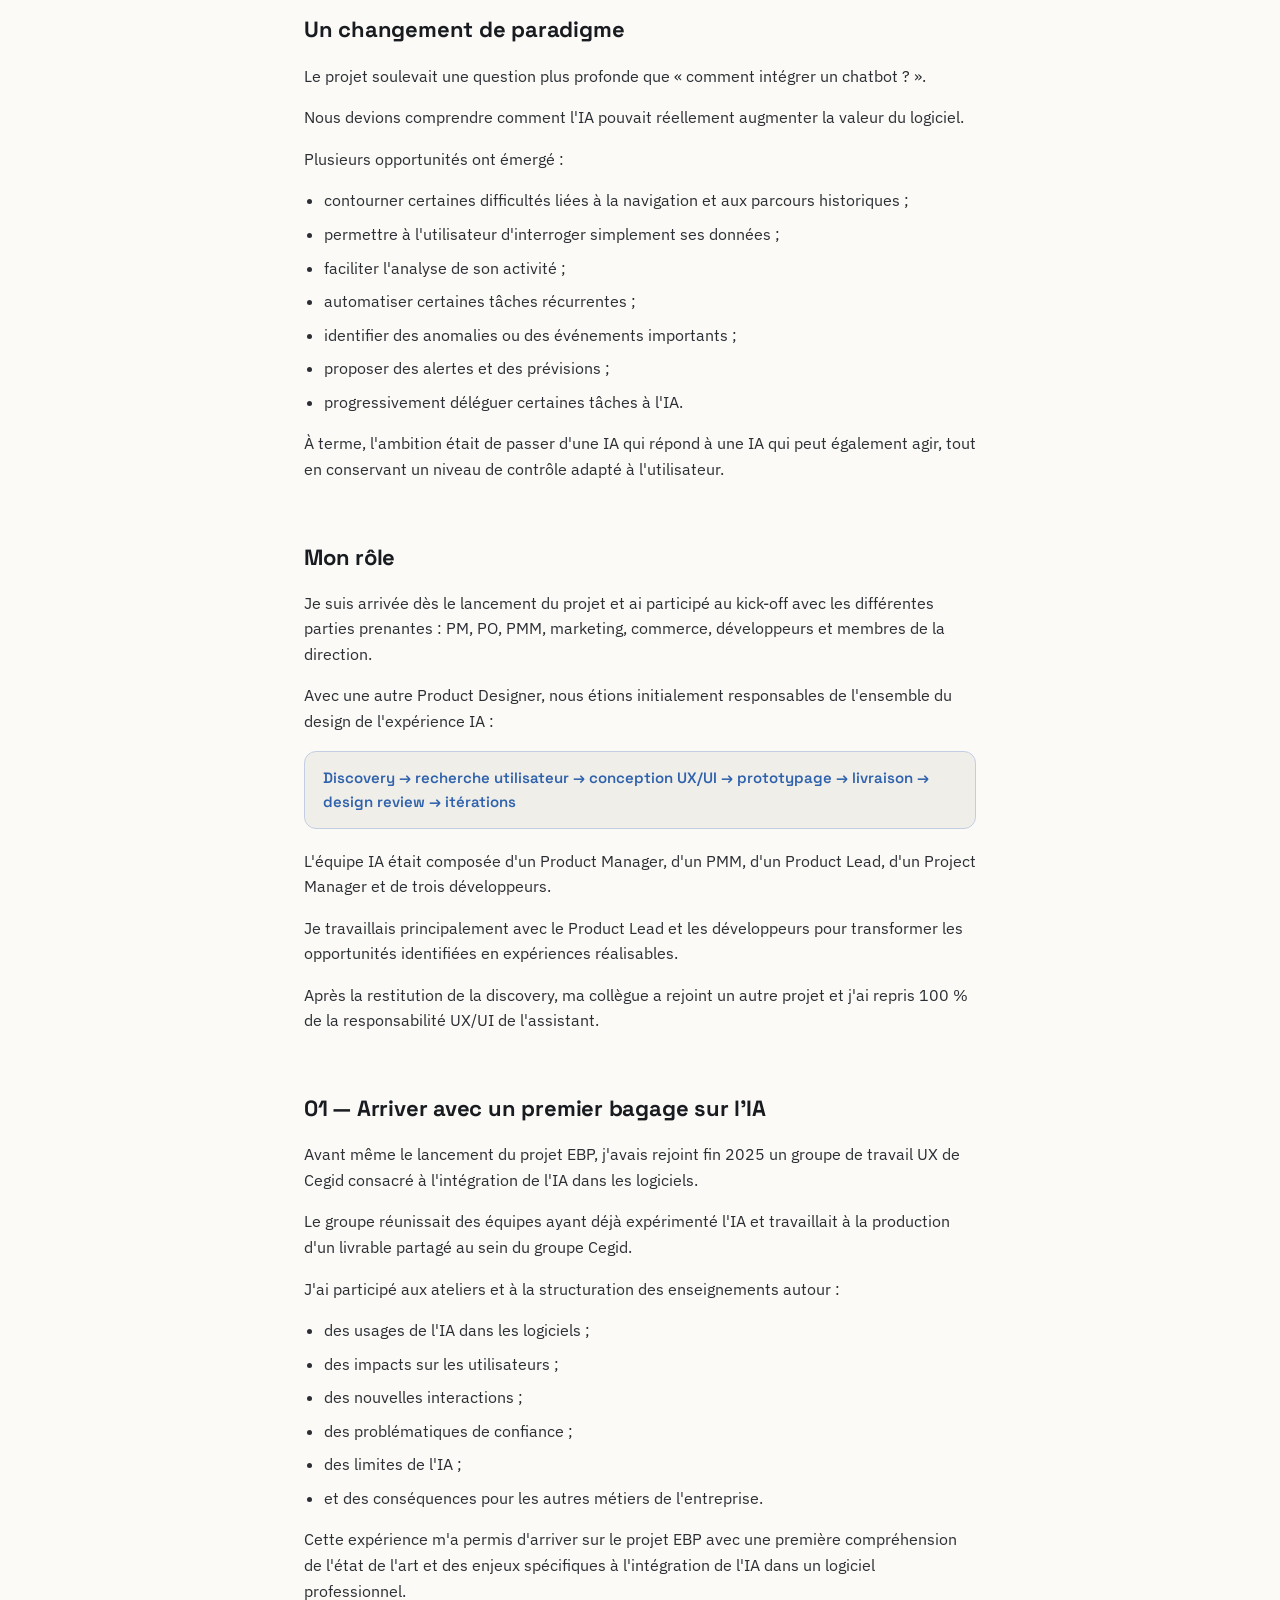
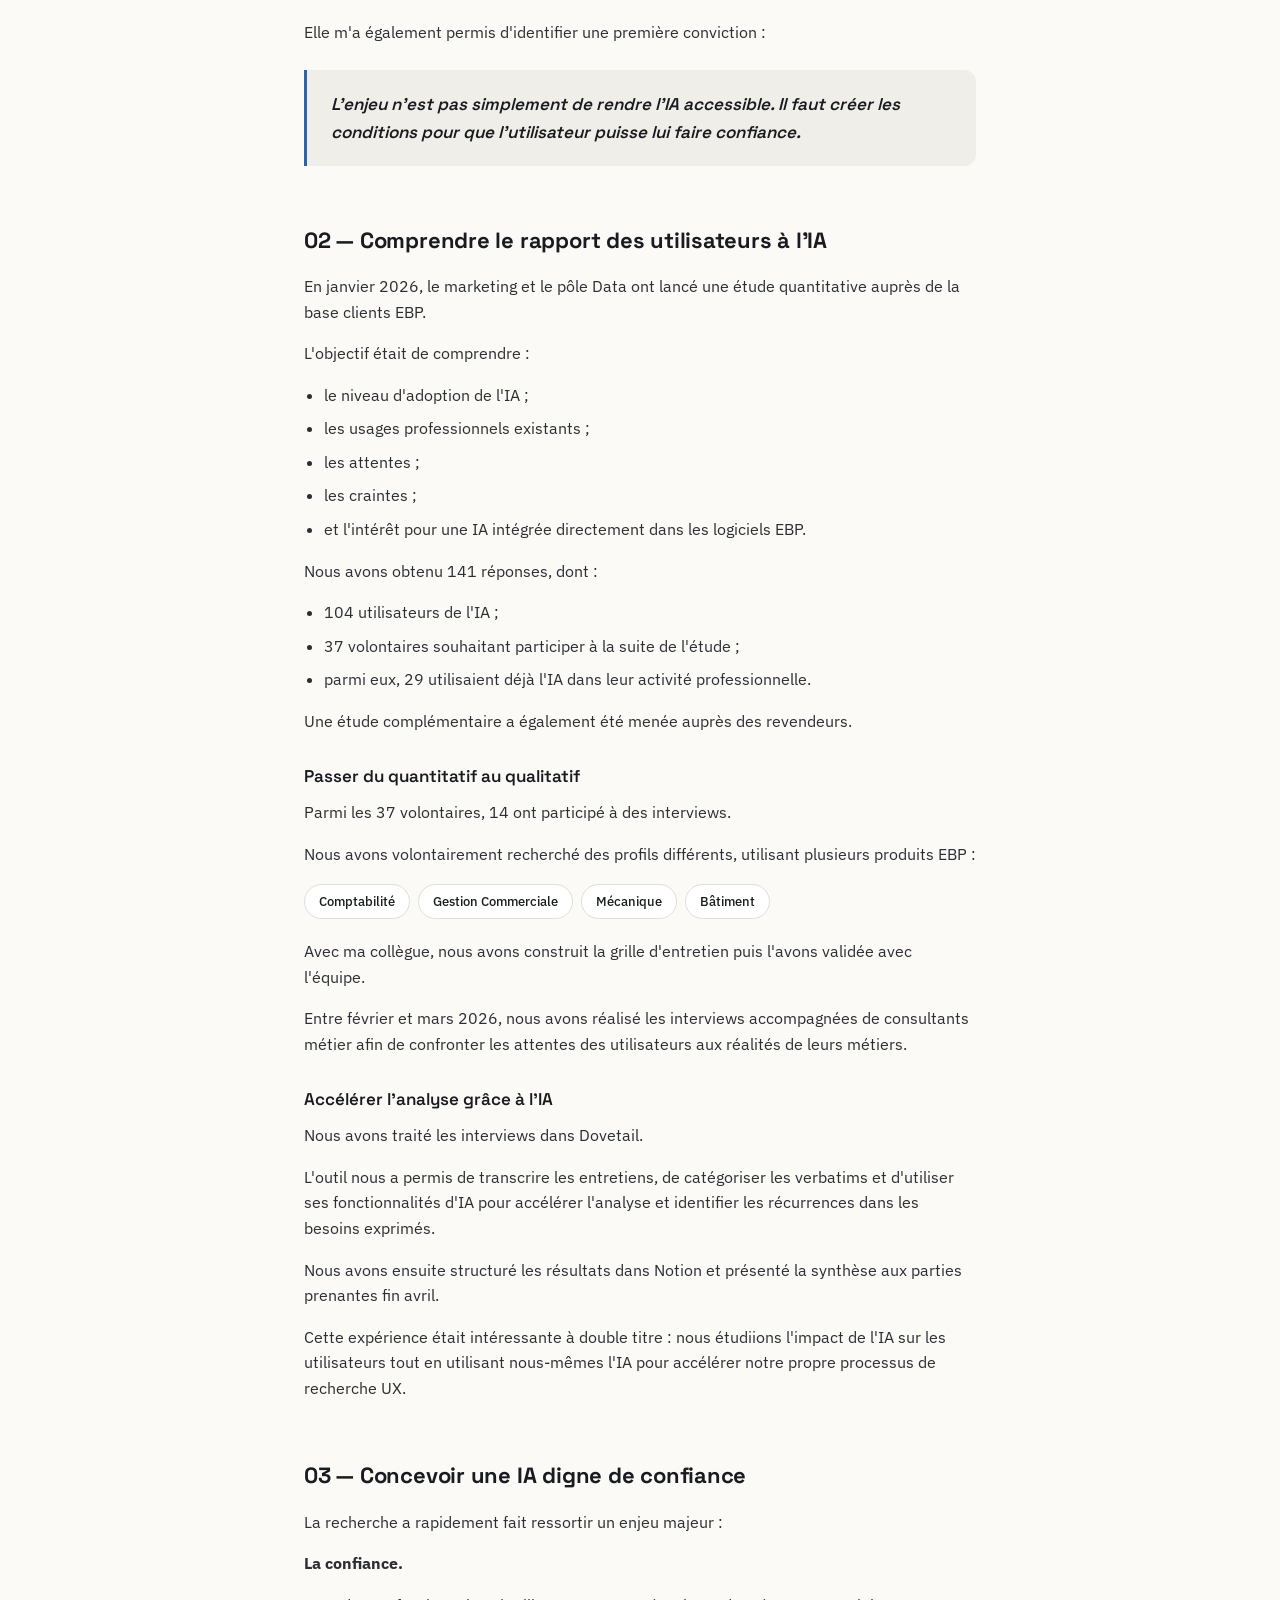
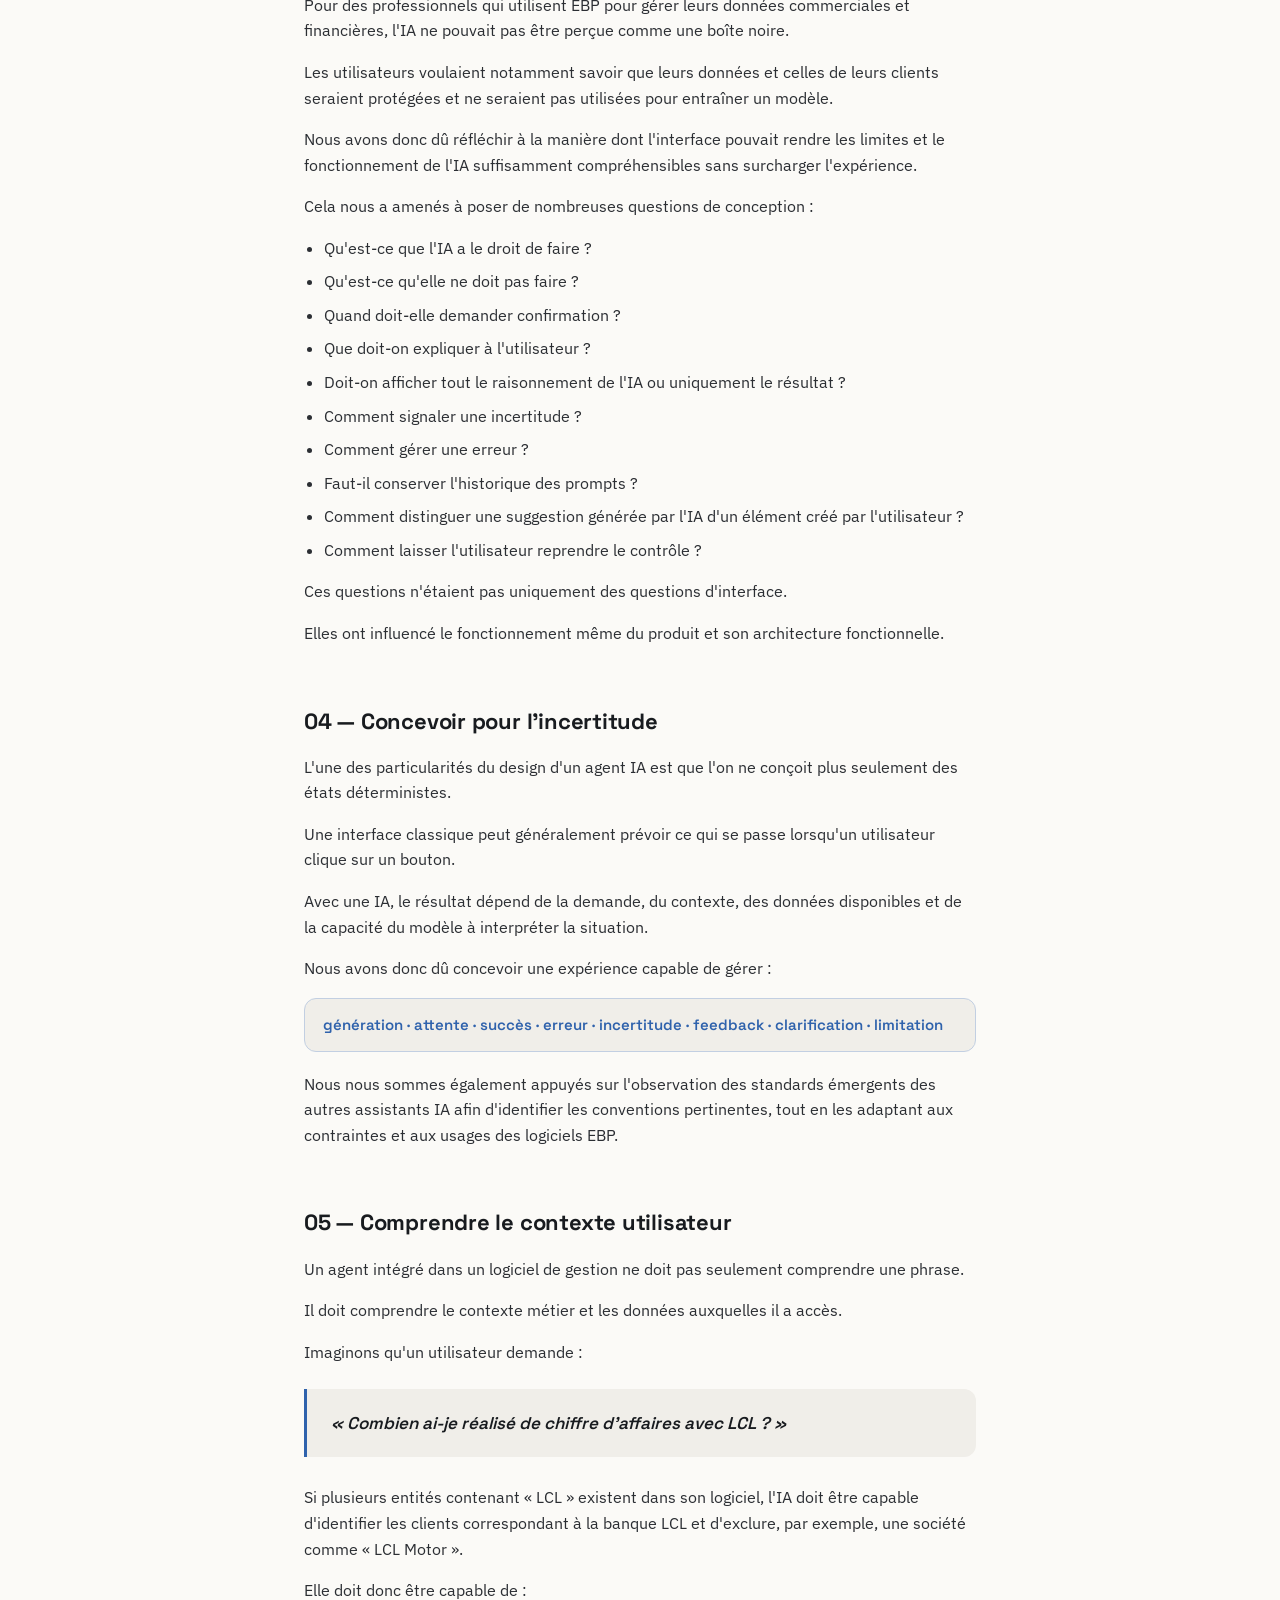
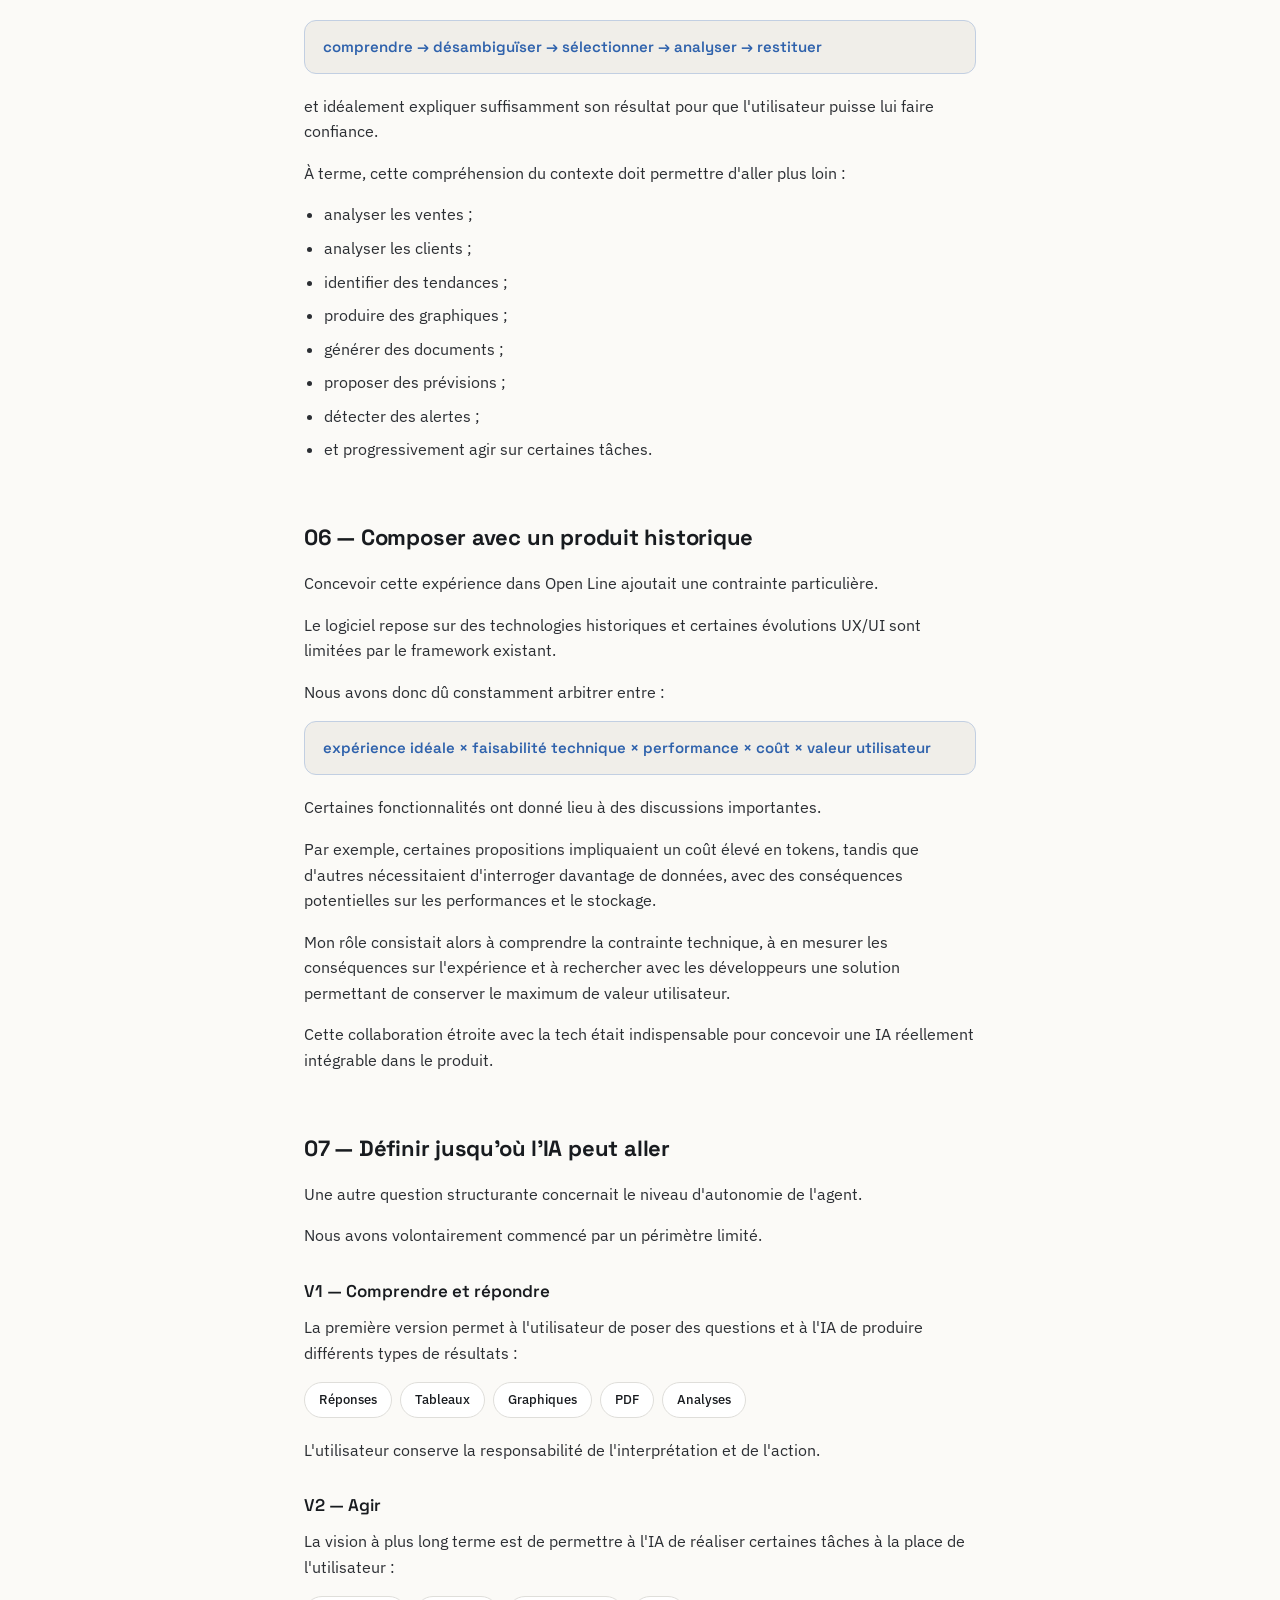
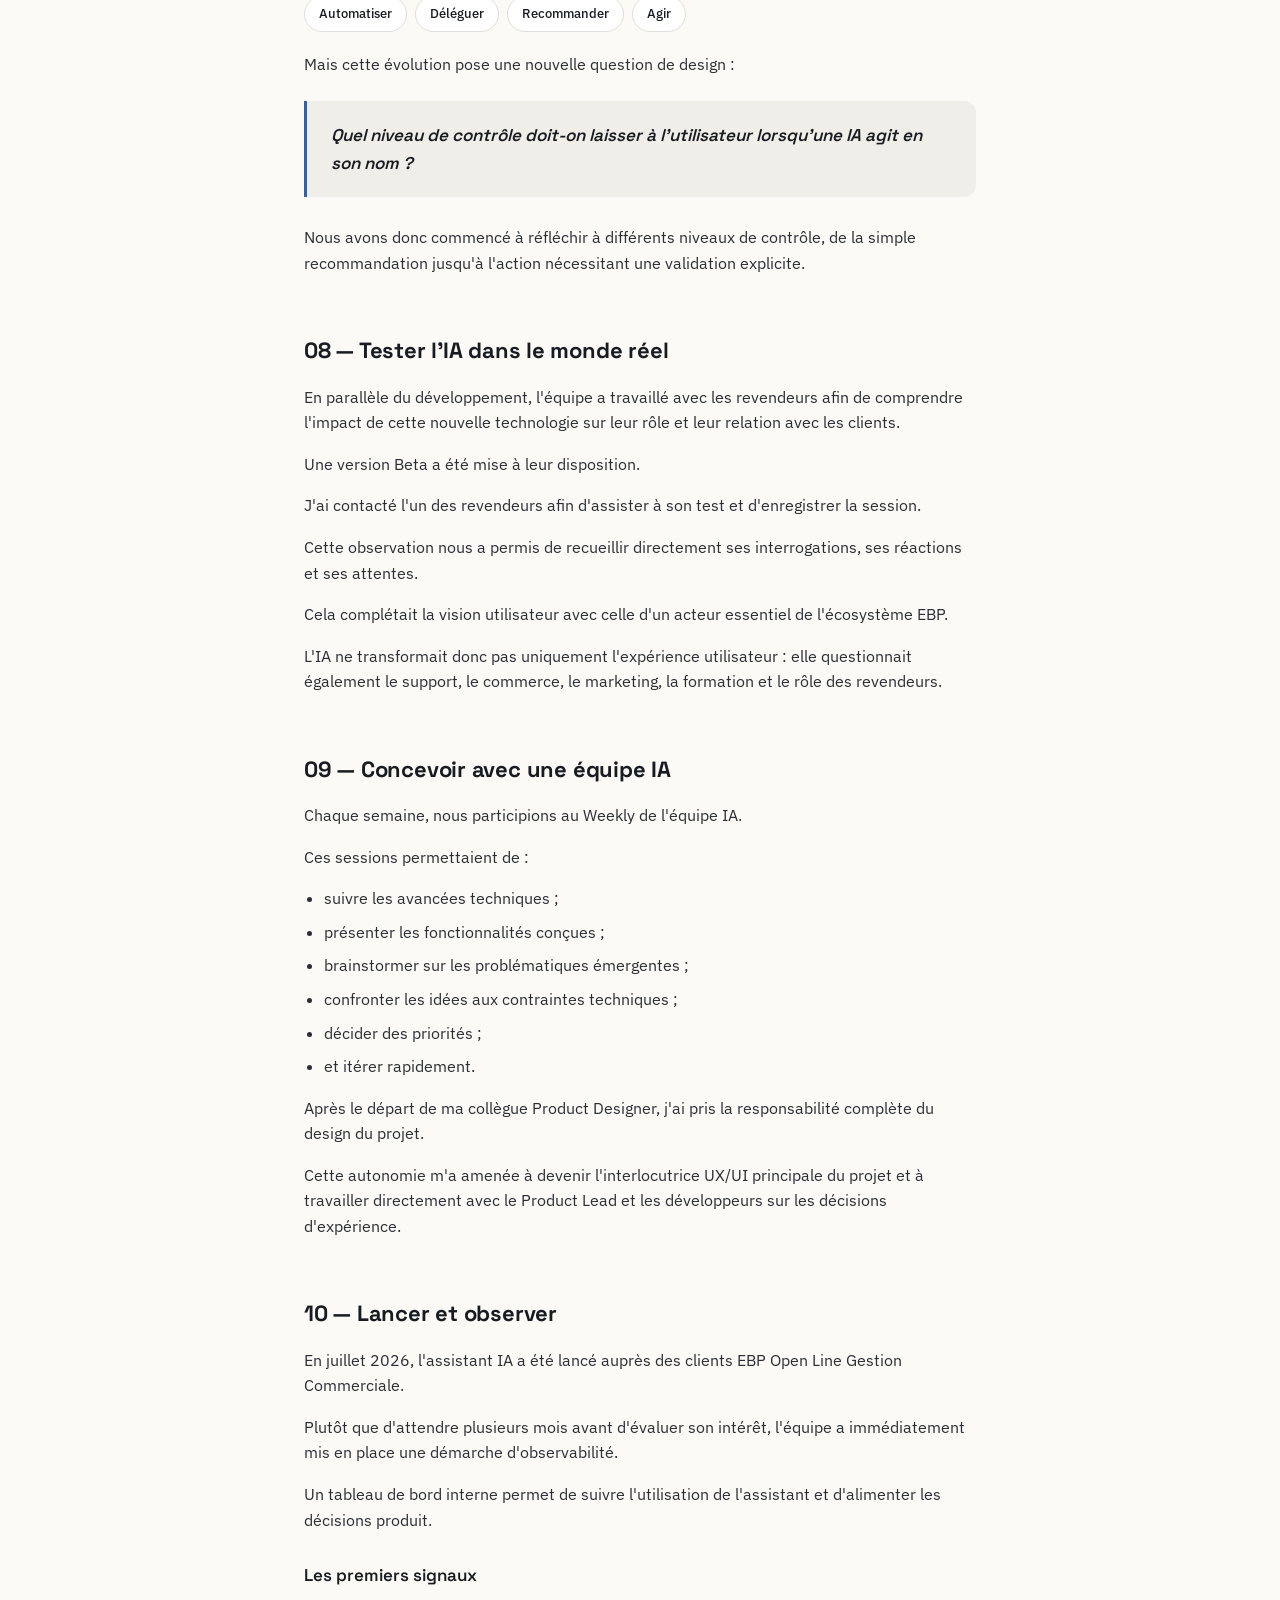
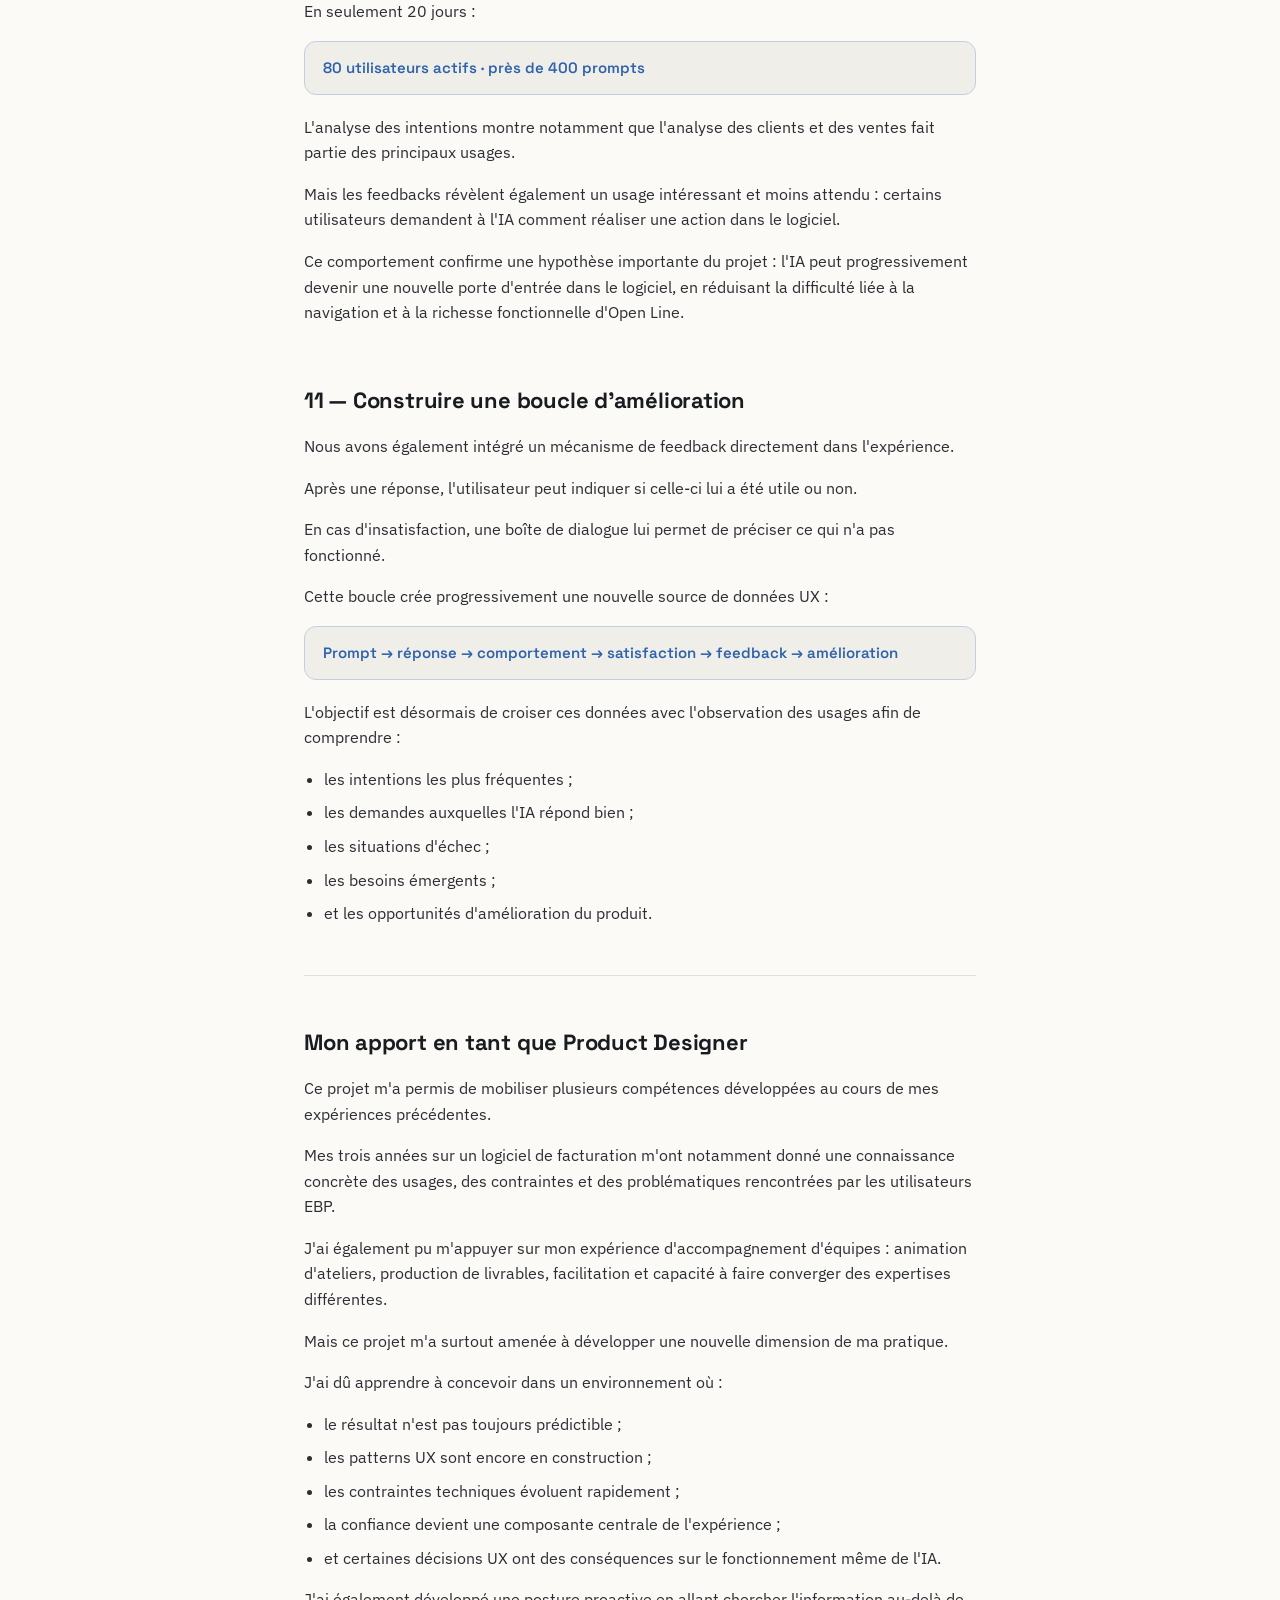
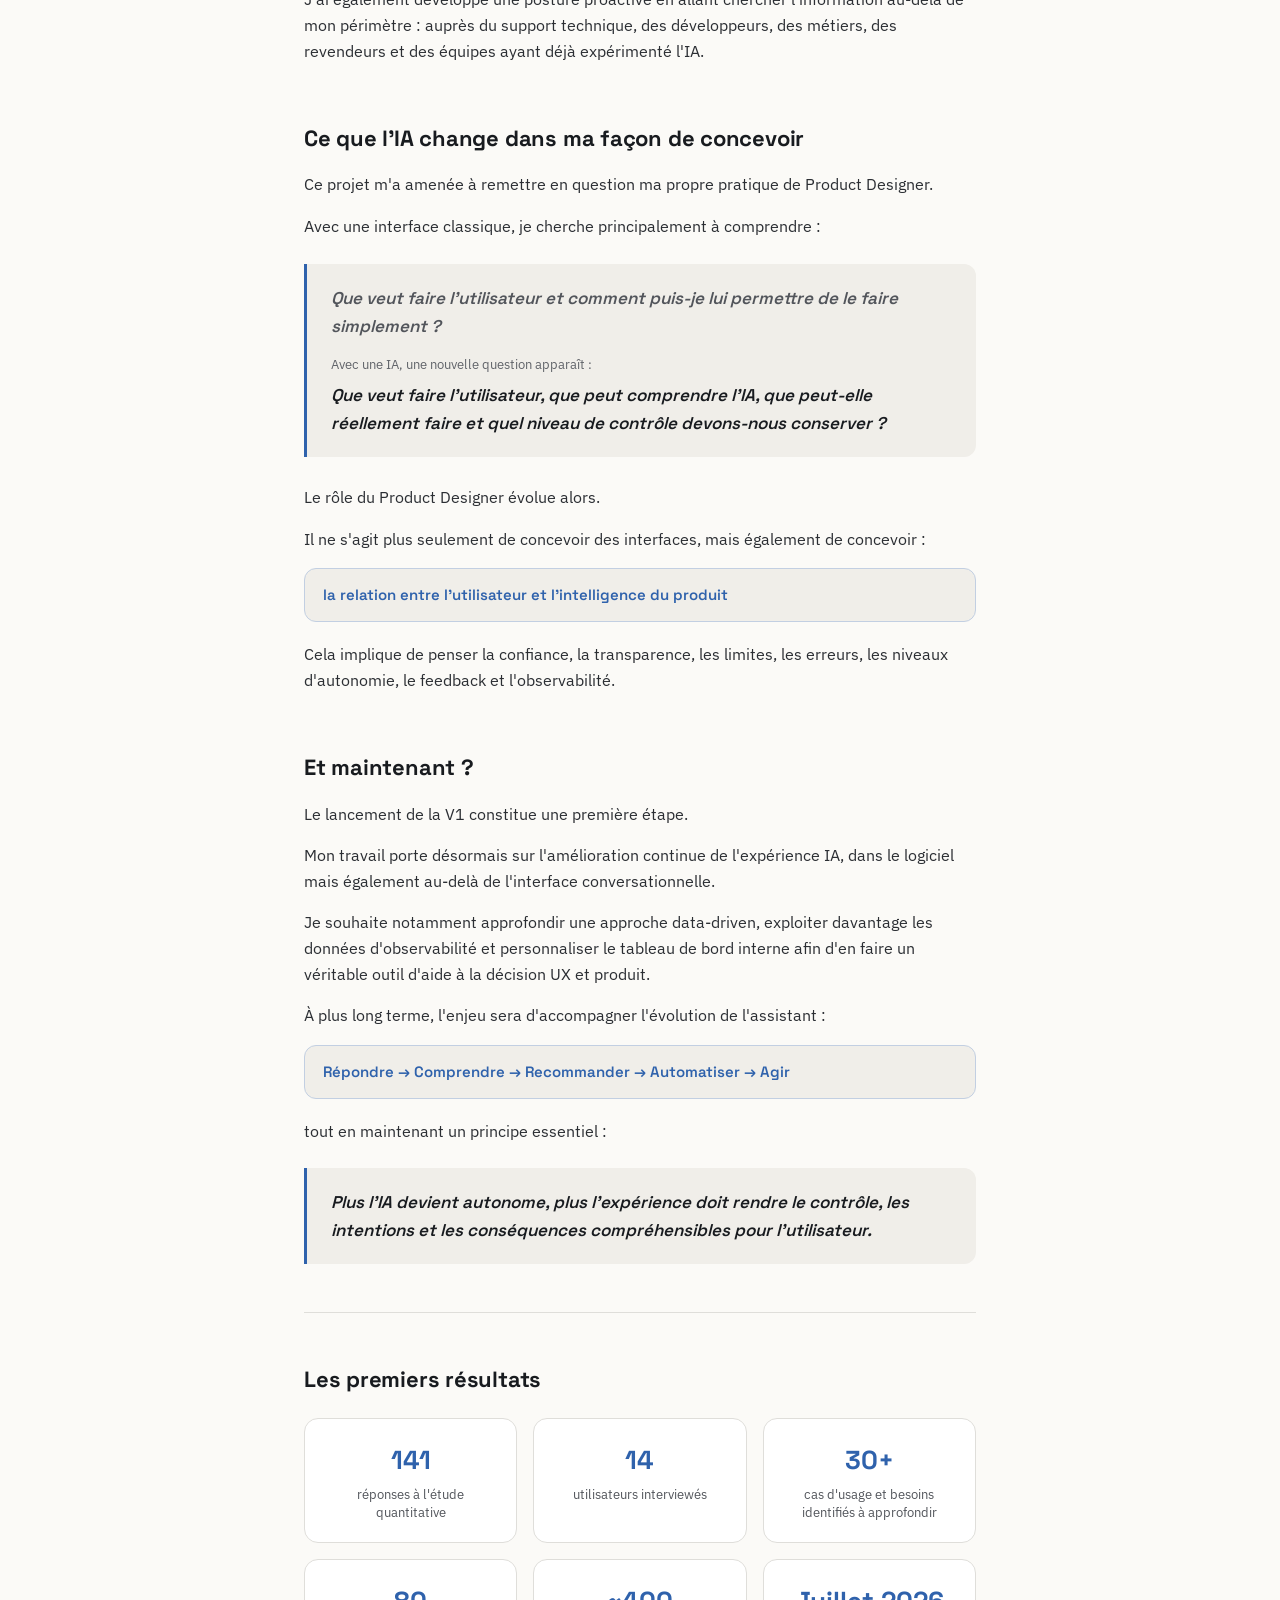
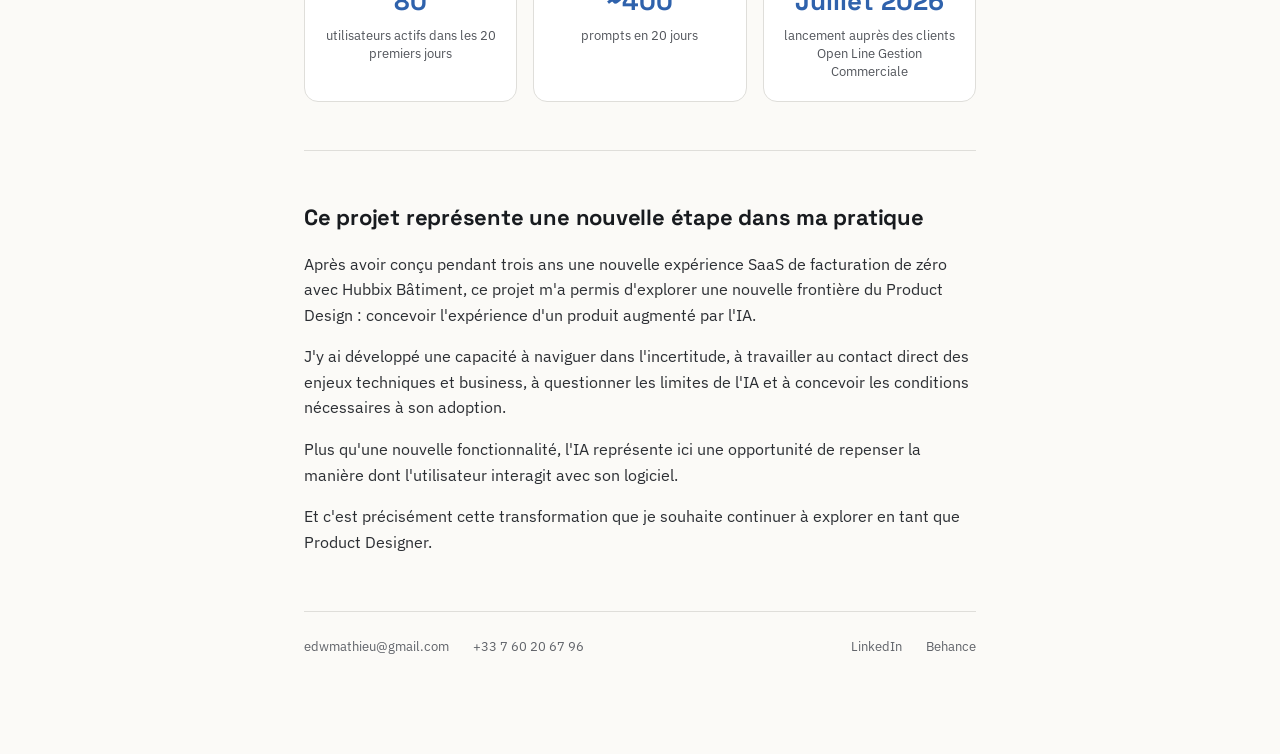
==== commit 03319c66: "Remplace le contenu de la page Assistant IA EBP par l'étude de cas longue Nouveau texte complet (con" ====
--- a/agent-ia-case-study.html
+++ b/agent-ia-case-study.html
@@ -3,7 +3,9 @@
 <head>
 <meta charset="utf-8">
 <meta name="viewport" content="width=device-width, initial-scale=1">
-<title>Agent conversationnel IA — Étude de cas</title>
+<title>Assistant IA EBP — Étude de cas</title>
+<link rel="icon" type="image/png" href="images/favicon.png">
+<link rel="apple-touch-icon" href="images/favicon.png">
 <link rel="preconnect" href="https://fonts.googleapis.com">
 <link rel="preconnect" href="https://fonts.gstatic.com" crossorigin>
 <link href="https://fonts.googleapis.com/css2?family=Space+Grotesk:wght@500;600;700&family=IBM+Plex+Sans:wght@400;500;600&display=swap" rel="stylesheet">
@@ -43,7 +45,7 @@
   .subtitle { font-size: 19px; color: var(--text-muted); margin: 0 0 20px; }
   .meta-line { font-size: 14px; font-weight: 600; color: var(--text-main); margin-bottom: 8px; }
   .facts-line { font-size: 14px; color: var(--text-faint); margin-bottom: 40px; padding-bottom: 40px; border-bottom: 1px solid var(--border-light); }
-  .mini-carousel { position: relative; margin: 0 0 40px; }
+  .mini-carousel { position: relative; margin: 0 0 48px; }
   .mini-carousel-viewport { position: relative; width: 100%; aspect-ratio: 16 / 9; background: #fff; border: 1px solid var(--border-light); border-radius: 16px; overflow: hidden; display: flex; align-items: center; justify-content: center; }
   .mini-carousel-img { display: block; width: 100%; height: 100%; object-fit: cover; cursor: zoom-in; }
   .mini-carousel-nav { position: absolute; top: 50%; transform: translateY(-50%); width: 40px; height: 40px; border-radius: 50%; border: 1px solid var(--border-light); background: white; color: var(--text-main); font-size: 20px; line-height: 1; cursor: pointer; display: flex; align-items: center; justify-content: center; box-shadow: 0 1px 6px rgba(0,0,0,.12); }
@@ -64,16 +66,26 @@
   .lightbox-zoom { position: fixed; bottom: 20px; right: 24px; display: flex; gap: 8px; }
   .lightbox-zoom-btn { width: 40px; height: 40px; border-radius: 50%; border: none; background: oklch(1 0 0 / 0.12); color: white; font-size: 20px; font-weight: 600; line-height: 1; cursor: pointer; display: flex; align-items: center; justify-content: center; }
   .lightbox-zoom-btn:hover { background: oklch(1 0 0 / 0.22); }
-  h2 { font-family: 'Space Grotesk', sans-serif; font-size: 22px; font-weight: 700; color: var(--text-main); letter-spacing: -0.01em; margin: 32px 0 12px; }
-  .case-block:first-of-type h2 { margin-top: 0; }
+  h2 { font-family: 'Space Grotesk', sans-serif; font-size: 22px; font-weight: 700; color: var(--text-main); letter-spacing: -0.01em; margin: 56px 0 16px; }
+  section:first-of-type h2 { margin-top: 0; }
+  h3 { font-family: 'Space Grotesk', sans-serif; font-size: 17px; font-weight: 600; color: var(--text-main); margin: 28px 0 10px; }
   p { margin: 0 0 16px; font-size: 15.5px; color: var(--text-body); }
-  .stats-row { display: grid; grid-template-columns: 1fr 1fr; gap: 16px; margin: 0 0 40px; }
-  .stat-box { background: white; border: 1px solid var(--border-light); border-radius: 14px; padding: 20px 16px; text-align: center; }
-  .stat-value { font-family: 'Space Grotesk', sans-serif; font-size: 26px; font-weight: 700; color: var(--accent); margin-bottom: 4px; }
-  .stat-label { font-size: 13px; color: var(--text-muted); line-height: 1.4; }
-  .pill-row { display: flex; flex-wrap: wrap; gap: 8px; margin: 24px 0 0; }
+  ul.bullets { margin: 0 0 16px; padding: 0 0 0 20px; display: flex; flex-direction: column; gap: 8px; }
+  ul.bullets li { font-size: 15.5px; color: var(--text-body); }
+  .flow-line { font-family: 'Space Grotesk', sans-serif; font-size: 15px; font-weight: 600; color: var(--accent); background: var(--accent-soft); border: 1px solid var(--accent-border); border-radius: 12px; padding: 14px 18px; margin: 0 0 20px; line-height: 1.6; }
+  .pill-row { display: flex; flex-wrap: wrap; gap: 8px; margin: 0 0 20px; }
   .pill { font-size: 13px; font-weight: 500; color: var(--text-main); background: white; border: 1px solid var(--border-light); border-radius: 100px; padding: 6px 14px; }
-  .back-to-top { position: fixed; bottom: 24px; right: 24px; z-index: 100; width: 44px; height: 44px; border-radius: 50%; border: 1px solid var(--border-light); background: white; color: var(--text-main); font-size: 18px; cursor: pointer; display: flex; align-items: center; justify-content: center; box-shadow: 0 2px 10px rgba(0,0,0,.12); }
+  .quote-shift { margin: 24px 0 28px; padding: 20px 24px; border-left: 3px solid var(--accent); background: var(--accent-soft); border-radius: 0 12px 12px 0; }
+  .quote-shift .quote-label { font-size: 13px; color: var(--text-faint); margin-bottom: 6px; }
+  .quote-shift blockquote { margin: 0 0 14px; font-family: 'Space Grotesk', sans-serif; font-size: 17px; font-weight: 600; color: var(--text-muted); font-style: italic; }
+  .quote-shift blockquote:last-of-type { margin-bottom: 0; color: var(--text-main); }
+  .impact-stats { display: grid; grid-template-columns: repeat(3, 1fr); gap: 16px; margin: 20px 0 28px; }
+  .impact-stat { background: white; border: 1px solid var(--border-light); border-radius: 14px; padding: 20px 16px; text-align: center; }
+  .impact-stat-value { font-family: 'Space Grotesk', sans-serif; font-size: 26px; font-weight: 700; color: var(--accent); margin-bottom: 4px; }
+  .impact-stat-label { font-size: 13px; color: var(--text-muted); line-height: 1.4; }
+  .divider { border: none; border-top: 1px solid var(--border-light); margin: 48px 0; }
+  .closing p:last-child { margin-bottom: 0; }
+  .back-to-top { position: fixed; bottom: 24px; right: 24px; z-index: 100; width: 44px; height: 44px; border-radius: 50%; border: 1px solid var(--border-light); background: white; color: var(--text-main); font-size: 18px; cursor: pointer; display: flex; align-items: center; justify-content: center; box-shadow: 0 2px 10px rgba(0,0,0,.12); transition: opacity .15s ease, background .15s ease; }
   .back-to-top:hover { background: oklch(0.94 0.008 90); }
   .back-to-top[hidden] { display: none; }
   @media (max-width: 640px) {
@@ -82,7 +94,7 @@
     .site-nav-item { padding: 7px 10px; font-size: 13px; }
     .wrap { padding: 40px 20px 96px; }
     h1 { font-size: 30px; }
-    .stats-row { grid-template-columns: 1fr; }
+    .impact-stats { grid-template-columns: 1fr 1fr; }
   }
 </style>
 </head>
@@ -101,10 +113,12 @@
 </header>
 
 <div class="wrap">
+
   <div class="eyebrow" data-i18n="cs-eyebrow">Étude de cas</div>
-  <h1 data-i18n="cs-h1">Agent conversationnel IA — EBP Open Line</h1>
-  <div class="meta-line" data-i18n="cs-meta">IA · Design Leadership · 2025–2026</div>
-  <div class="facts-line" data-i18n="cs-facts">37 clients interrogés (quanti) · 14 entreprises interviewées</div>
+  <h1>Assistant IA EBP</h1>
+  <p class="subtitle">Concevoir une nouvelle relation entre l'utilisateur et son logiciel grâce à l'IA</p>
+  <div class="meta-line">Product Designer · 2025–2026</div>
+  <div class="facts-line">Projet 0→1 · Discovery → conception → lancement · 80 utilisateurs actifs en 20 jours</div>
 
   <div class="mini-carousel" id="gal">
     <div class="mini-carousel-viewport">
@@ -122,39 +136,353 @@
     </div>
   </div>
 
-  <div class="stats-row">
-    <div class="stat-box"><div class="stat-value">37</div><div class="stat-label" data-i18n="cs-s1">clients interrogés (quanti)</div></div>
-    <div class="stat-box"><div class="stat-value">14</div><div class="stat-label" data-i18n="cs-s2">entreprises interviewées</div></div>
-  </div>
-
-  <div class="case-block">
-    <h2 data-i18n="cs-h1-1">Contexte</h2>
-    <p data-i18n="cs-t1">Intégration d'un agent conversationnel dans la suite EBP Open Line (Comptabilité, Bâtiment, Gestion commerciale), en binôme avec une autre Product Designer et l'équipe IA (Product Owner, développeurs).</p>
-  </div>
-  <div class="case-block">
-    <h2 data-i18n="cs-h1-2">Cadrage amont</h2>
-    <p data-i18n="cs-t2">En amont, j'ai intégré un groupe de travail Cegid dédié à l'IA : observation et collecte des besoins utilisateurs sur les logiciels du groupe, analyse des bonnes pratiques IA, formalisées dans un article partagé à l'ensemble du groupe Cegid. Cette étape m'a permis d'appréhender les usages de l'IA à travers différents logiciels avant de cadrer le projet Open Line.</p>
-  </div>
-  <div class="case-block">
-    <h2 data-i18n="cs-h1-3">Pilotage de la recherche utilisateurs</h2>
-    <p data-i18n="cs-t3">Missionnée sur les produits Open Line, j'ai coordonné PM, marketing, commerce et pôle data pour identifier les besoins et définir l'offre. J'ai conçu la grille d'interview à partir des réflexions de l'équipe pluridisciplinaire (PM, PO, PMM, Marketing), puis mené l'ensemble des entretiens, enregistrés dans le respect de l'anonymat des utilisateurs. Les vidéos ont été analysées avec Dovetail, dont les fonctionnalités IA ont permis de catégoriser les verbatims et de générer des synthèses par thématique, accélérant le traitement et la restitution de l'étude — rédigée sur Notion puis présentée aux parties prenantes. Elle a révélé une adoption contrastée de l'IA : certains utilisateurs restaient sceptiques par crainte pour leurs données personnelles, tandis que d'autres, déjà avancés dans l'usage d'écosystèmes IA, la jugeaient indispensable pour gagner en visibilité, fluidifier leurs process et faciliter leur prise de décision, avec parfois des attentes précises sur les fonctionnalités souhaitées dans les logiciels EBP.</p>
-  </div>
-  <div class="case-block">
-    <h2 data-i18n="cs-h1-4">Portée de la recherche</h2>
-    <p data-i18n="cs-t4">37 clients EBP interrogés sur leur rapport à l'IA via une enquête quantitative menée avec le pôle data (janvier 2026). 14 entreprises clientes EBP (TPE/PME, de 1 à plus de 50 salariés) interviewées entre le 10 et le 31 mars 2026, sur les produits Comptabilité, Gestion commerciale, Méca et Bâtiment.</p>
-  </div>
-  <div class="case-block">
-    <h2 data-i18n="cs-h1-5">Résultats &amp; suivi</h2>
-    <p data-i18n="cs-t5">L'équipe a développé un tableau de bord interne pour analyser l'utilisation des prompts et des tokens, identifier les sujets récurrents et suivre la fréquence d'utilisation du chatbot. Encore en amélioration continue, cet outil permet déjà de tirer des enseignements précieux sur l'usage réel de l'assistant.</p>
-    <p data-i18n="cs-t5b">Ce projet m'a permis de mieux comprendre les enjeux de l'IA à différents niveaux, et m'a amenée à interroger et repenser ma façon de travailler : que veut faire l'utilisateur ? Comment l'IA peut l'aider ? Comment notre produit évolue avec l'IA, comment notre métier d'UX designer évolue avec elle, et comment répondre à ces nouveaux enjeux pour garantir une expérience fluide, compétitive et attractive ? Comment nous adapter à ce nouveau paradigme ?</p>
-  </div>
-
-  <div class="pill-row">
-    <span class="pill" data-i18n="cs-tag1">IA</span>
-    <span class="pill">UX Research</span>
-    <span class="pill">Leadership</span>
-    <span class="pill" data-i18n="cs-tag2">Coordination transverse</span>
-  </div>
+  <section>
+    <h2>Le contexte</h2>
+    <p>En 2026, EBP a lancé un projet stratégique autour de l'intelligence artificielle : intégrer un assistant conversationnel directement dans ses logiciels de gestion.</p>
+    <p>Le premier terrain d'expérimentation a été EBP Open Line Gestion Commerciale, une solution historique de facturation et de gestion destinée notamment aux commerçants.</p>
+    <p>L'ambition était plus large que l'ajout d'un simple chatbot.</p>
+    <p>Open Line est une gamme fonctionnellement riche, mais construite sur des technologies historiques qui peuvent rendre certains parcours complexes et limiter l'autonomie des utilisateurs.</p>
+    <p>Dans le même temps, les attentes évoluent.</p>
+    <p>Les utilisateurs souhaitent pouvoir prendre davantage en main leur logiciel par eux-mêmes, alors que le modèle historique d'EBP repose notamment sur la formation et l'accompagnement par les revendeurs.</p>
+    <p>L'IA ouvre donc une nouvelle possibilité :</p>
+    <div class="quote-shift">
+      <blockquote>Et si le logiciel pouvait lui-même accompagner l'utilisateur, comprendre son contexte et l'aider à accomplir certaines tâches ?</blockquote>
+    </div>
+    <p>L'objectif était d'expérimenter cette nouvelle relation avec le logiciel, de répondre aux nouvelles attentes du marché et de tirer des enseignements permettant ensuite d'étendre l'IA à l'ensemble de la gamme EBP.</p>
+  </section>
+
+  <section>
+    <h2>Un changement de paradigme</h2>
+    <p>Le projet soulevait une question plus profonde que « comment intégrer un chatbot ? ».</p>
+    <p>Nous devions comprendre comment l'IA pouvait réellement augmenter la valeur du logiciel.</p>
+    <p>Plusieurs opportunités ont émergé :</p>
+    <ul class="bullets">
+      <li>contourner certaines difficultés liées à la navigation et aux parcours historiques ;</li>
+      <li>permettre à l'utilisateur d'interroger simplement ses données ;</li>
+      <li>faciliter l'analyse de son activité ;</li>
+      <li>automatiser certaines tâches récurrentes ;</li>
+      <li>identifier des anomalies ou des événements importants ;</li>
+      <li>proposer des alertes et des prévisions ;</li>
+      <li>progressivement déléguer certaines tâches à l'IA.</li>
+    </ul>
+    <p>À terme, l'ambition était de passer d'une IA qui répond à une IA qui peut également agir, tout en conservant un niveau de contrôle adapté à l'utilisateur.</p>
+  </section>
+
+  <section>
+    <h2>Mon rôle</h2>
+    <p>Je suis arrivée dès le lancement du projet et ai participé au kick-off avec les différentes parties prenantes : PM, PO, PMM, marketing, commerce, développeurs et membres de la direction.</p>
+    <p>Avec une autre Product Designer, nous étions initialement responsables de l'ensemble du design de l'expérience IA :</p>
+    <div class="flow-line">Discovery → recherche utilisateur → conception UX/UI → prototypage → livraison → design review → itérations</div>
+    <p>L'équipe IA était composée d'un Product Manager, d'un PMM, d'un Product Lead, d'un Project Manager et de trois développeurs.</p>
+    <p>Je travaillais principalement avec le Product Lead et les développeurs pour transformer les opportunités identifiées en expériences réalisables.</p>
+    <p>Après la restitution de la discovery, ma collègue a rejoint un autre projet et j'ai repris 100 % de la responsabilité UX/UI de l'assistant.</p>
+  </section>
+
+  <section>
+    <h2>01 — Arriver avec un premier bagage sur l'IA</h2>
+    <p>Avant même le lancement du projet EBP, j'avais rejoint fin 2025 un groupe de travail UX de Cegid consacré à l'intégration de l'IA dans les logiciels.</p>
+    <p>Le groupe réunissait des équipes ayant déjà expérimenté l'IA et travaillait à la production d'un livrable partagé au sein du groupe Cegid.</p>
+    <p>J'ai participé aux ateliers et à la structuration des enseignements autour :</p>
+    <ul class="bullets">
+      <li>des usages de l'IA dans les logiciels ;</li>
+      <li>des impacts sur les utilisateurs ;</li>
+      <li>des nouvelles interactions ;</li>
+      <li>des problématiques de confiance ;</li>
+      <li>des limites de l'IA ;</li>
+      <li>et des conséquences pour les autres métiers de l'entreprise.</li>
+    </ul>
+    <p>Cette expérience m'a permis d'arriver sur le projet EBP avec une première compréhension de l'état de l'art et des enjeux spécifiques à l'intégration de l'IA dans un logiciel professionnel.</p>
+    <p>Elle m'a également permis d'identifier une première conviction :</p>
+    <div class="quote-shift">
+      <blockquote>L'enjeu n'est pas simplement de rendre l'IA accessible. Il faut créer les conditions pour que l'utilisateur puisse lui faire confiance.</blockquote>
+    </div>
+  </section>
+
+  <section>
+    <h2>02 — Comprendre le rapport des utilisateurs à l'IA</h2>
+    <p>En janvier 2026, le marketing et le pôle Data ont lancé une étude quantitative auprès de la base clients EBP.</p>
+    <p>L'objectif était de comprendre :</p>
+    <ul class="bullets">
+      <li>le niveau d'adoption de l'IA ;</li>
+      <li>les usages professionnels existants ;</li>
+      <li>les attentes ;</li>
+      <li>les craintes ;</li>
+      <li>et l'intérêt pour une IA intégrée directement dans les logiciels EBP.</li>
+    </ul>
+    <p>Nous avons obtenu 141 réponses, dont :</p>
+    <ul class="bullets">
+      <li>104 utilisateurs de l'IA ;</li>
+      <li>37 volontaires souhaitant participer à la suite de l'étude ;</li>
+      <li>parmi eux, 29 utilisaient déjà l'IA dans leur activité professionnelle.</li>
+    </ul>
+    <p>Une étude complémentaire a également été menée auprès des revendeurs.</p>
+
+    <h3>Passer du quantitatif au qualitatif</h3>
+    <p>Parmi les 37 volontaires, 14 ont participé à des interviews.</p>
+    <p>Nous avons volontairement recherché des profils différents, utilisant plusieurs produits EBP :</p>
+    <div class="pill-row">
+      <span class="pill">Comptabilité</span>
+      <span class="pill">Gestion Commerciale</span>
+      <span class="pill">Mécanique</span>
+      <span class="pill">Bâtiment</span>
+    </div>
+    <p>Avec ma collègue, nous avons construit la grille d'entretien puis l'avons validée avec l'équipe.</p>
+    <p>Entre février et mars 2026, nous avons réalisé les interviews accompagnées de consultants métier afin de confronter les attentes des utilisateurs aux réalités de leurs métiers.</p>
+
+    <h3>Accélérer l'analyse grâce à l'IA</h3>
+    <p>Nous avons traité les interviews dans Dovetail.</p>
+    <p>L'outil nous a permis de transcrire les entretiens, de catégoriser les verbatims et d'utiliser ses fonctionnalités d'IA pour accélérer l'analyse et identifier les récurrences dans les besoins exprimés.</p>
+    <p>Nous avons ensuite structuré les résultats dans Notion et présenté la synthèse aux parties prenantes fin avril.</p>
+    <p>Cette expérience était intéressante à double titre : nous étudiions l'impact de l'IA sur les utilisateurs tout en utilisant nous-mêmes l'IA pour accélérer notre propre processus de recherche UX.</p>
+  </section>
+
+  <section>
+    <h2>03 — Concevoir une IA digne de confiance</h2>
+    <p>La recherche a rapidement fait ressortir un enjeu majeur :</p>
+    <p><strong>La confiance.</strong></p>
+    <p>Pour des professionnels qui utilisent EBP pour gérer leurs données commerciales et financières, l'IA ne pouvait pas être perçue comme une boîte noire.</p>
+    <p>Les utilisateurs voulaient notamment savoir que leurs données et celles de leurs clients seraient protégées et ne seraient pas utilisées pour entraîner un modèle.</p>
+    <p>Nous avons donc dû réfléchir à la manière dont l'interface pouvait rendre les limites et le fonctionnement de l'IA suffisamment compréhensibles sans surcharger l'expérience.</p>
+    <p>Cela nous a amenés à poser de nombreuses questions de conception :</p>
+    <ul class="bullets">
+      <li>Qu'est-ce que l'IA a le droit de faire ?</li>
+      <li>Qu'est-ce qu'elle ne doit pas faire ?</li>
+      <li>Quand doit-elle demander confirmation ?</li>
+      <li>Que doit-on expliquer à l'utilisateur ?</li>
+      <li>Doit-on afficher tout le raisonnement de l'IA ou uniquement le résultat ?</li>
+      <li>Comment signaler une incertitude ?</li>
+      <li>Comment gérer une erreur ?</li>
+      <li>Faut-il conserver l'historique des prompts ?</li>
+      <li>Comment distinguer une suggestion générée par l'IA d'un élément créé par l'utilisateur ?</li>
+      <li>Comment laisser l'utilisateur reprendre le contrôle ?</li>
+    </ul>
+    <p>Ces questions n'étaient pas uniquement des questions d'interface.</p>
+    <p>Elles ont influencé le fonctionnement même du produit et son architecture fonctionnelle.</p>
+  </section>
+
+  <section>
+    <h2>04 — Concevoir pour l'incertitude</h2>
+    <p>L'une des particularités du design d'un agent IA est que l'on ne conçoit plus seulement des états déterministes.</p>
+    <p>Une interface classique peut généralement prévoir ce qui se passe lorsqu'un utilisateur clique sur un bouton.</p>
+    <p>Avec une IA, le résultat dépend de la demande, du contexte, des données disponibles et de la capacité du modèle à interpréter la situation.</p>
+    <p>Nous avons donc dû concevoir une expérience capable de gérer :</p>
+    <div class="flow-line">génération · attente · succès · erreur · incertitude · feedback · clarification · limitation</div>
+    <p>Nous nous sommes également appuyés sur l'observation des standards émergents des autres assistants IA afin d'identifier les conventions pertinentes, tout en les adaptant aux contraintes et aux usages des logiciels EBP.</p>
+  </section>
+
+  <section>
+    <h2>05 — Comprendre le contexte utilisateur</h2>
+    <p>Un agent intégré dans un logiciel de gestion ne doit pas seulement comprendre une phrase.</p>
+    <p>Il doit comprendre le contexte métier et les données auxquelles il a accès.</p>
+    <p>Imaginons qu'un utilisateur demande :</p>
+    <div class="quote-shift">
+      <blockquote>« Combien ai-je réalisé de chiffre d'affaires avec LCL ? »</blockquote>
+    </div>
+    <p>Si plusieurs entités contenant « LCL » existent dans son logiciel, l'IA doit être capable d'identifier les clients correspondant à la banque LCL et d'exclure, par exemple, une société comme « LCL Motor ».</p>
+    <p>Elle doit donc être capable de :</p>
+    <div class="flow-line">comprendre → désambiguïser → sélectionner → analyser → restituer</div>
+    <p>et idéalement expliquer suffisamment son résultat pour que l'utilisateur puisse lui faire confiance.</p>
+    <p>À terme, cette compréhension du contexte doit permettre d'aller plus loin :</p>
+    <ul class="bullets">
+      <li>analyser les ventes ;</li>
+      <li>analyser les clients ;</li>
+      <li>identifier des tendances ;</li>
+      <li>produire des graphiques ;</li>
+      <li>générer des documents ;</li>
+      <li>proposer des prévisions ;</li>
+      <li>détecter des alertes ;</li>
+      <li>et progressivement agir sur certaines tâches.</li>
+    </ul>
+  </section>
+
+  <section>
+    <h2>06 — Composer avec un produit historique</h2>
+    <p>Concevoir cette expérience dans Open Line ajoutait une contrainte particulière.</p>
+    <p>Le logiciel repose sur des technologies historiques et certaines évolutions UX/UI sont limitées par le framework existant.</p>
+    <p>Nous avons donc dû constamment arbitrer entre :</p>
+    <div class="flow-line">expérience idéale × faisabilité technique × performance × coût × valeur utilisateur</div>
+    <p>Certaines fonctionnalités ont donné lieu à des discussions importantes.</p>
+    <p>Par exemple, certaines propositions impliquaient un coût élevé en tokens, tandis que d'autres nécessitaient d'interroger davantage de données, avec des conséquences potentielles sur les performances et le stockage.</p>
+    <p>Mon rôle consistait alors à comprendre la contrainte technique, à en mesurer les conséquences sur l'expérience et à rechercher avec les développeurs une solution permettant de conserver le maximum de valeur utilisateur.</p>
+    <p>Cette collaboration étroite avec la tech était indispensable pour concevoir une IA réellement intégrable dans le produit.</p>
+  </section>
+
+  <section>
+    <h2>07 — Définir jusqu'où l'IA peut aller</h2>
+    <p>Une autre question structurante concernait le niveau d'autonomie de l'agent.</p>
+    <p>Nous avons volontairement commencé par un périmètre limité.</p>
+
+    <h3>V1 — Comprendre et répondre</h3>
+    <p>La première version permet à l'utilisateur de poser des questions et à l'IA de produire différents types de résultats :</p>
+    <div class="pill-row">
+      <span class="pill">Réponses</span>
+      <span class="pill">Tableaux</span>
+      <span class="pill">Graphiques</span>
+      <span class="pill">PDF</span>
+      <span class="pill">Analyses</span>
+    </div>
+    <p>L'utilisateur conserve la responsabilité de l'interprétation et de l'action.</p>
+
+    <h3>V2 — Agir</h3>
+    <p>La vision à plus long terme est de permettre à l'IA de réaliser certaines tâches à la place de l'utilisateur :</p>
+    <div class="pill-row">
+      <span class="pill">Automatiser</span>
+      <span class="pill">Déléguer</span>
+      <span class="pill">Recommander</span>
+      <span class="pill">Agir</span>
+    </div>
+    <p>Mais cette évolution pose une nouvelle question de design :</p>
+    <div class="quote-shift">
+      <blockquote>Quel niveau de contrôle doit-on laisser à l'utilisateur lorsqu'une IA agit en son nom ?</blockquote>
+    </div>
+    <p>Nous avons donc commencé à réfléchir à différents niveaux de contrôle, de la simple recommandation jusqu'à l'action nécessitant une validation explicite.</p>
+  </section>
+
+  <section>
+    <h2>08 — Tester l'IA dans le monde réel</h2>
+    <p>En parallèle du développement, l'équipe a travaillé avec les revendeurs afin de comprendre l'impact de cette nouvelle technologie sur leur rôle et leur relation avec les clients.</p>
+    <p>Une version Beta a été mise à leur disposition.</p>
+    <p>J'ai contacté l'un des revendeurs afin d'assister à son test et d'enregistrer la session.</p>
+    <p>Cette observation nous a permis de recueillir directement ses interrogations, ses réactions et ses attentes.</p>
+    <p>Cela complétait la vision utilisateur avec celle d'un acteur essentiel de l'écosystème EBP.</p>
+    <p>L'IA ne transformait donc pas uniquement l'expérience utilisateur : elle questionnait également le support, le commerce, le marketing, la formation et le rôle des revendeurs.</p>
+  </section>
+
+  <section>
+    <h2>09 — Concevoir avec une équipe IA</h2>
+    <p>Chaque semaine, nous participions au Weekly de l'équipe IA.</p>
+    <p>Ces sessions permettaient de :</p>
+    <ul class="bullets">
+      <li>suivre les avancées techniques ;</li>
+      <li>présenter les fonctionnalités conçues ;</li>
+      <li>brainstormer sur les problématiques émergentes ;</li>
+      <li>confronter les idées aux contraintes techniques ;</li>
+      <li>décider des priorités ;</li>
+      <li>et itérer rapidement.</li>
+    </ul>
+    <p>Après le départ de ma collègue Product Designer, j'ai pris la responsabilité complète du design du projet.</p>
+    <p>Cette autonomie m'a amenée à devenir l'interlocutrice UX/UI principale du projet et à travailler directement avec le Product Lead et les développeurs sur les décisions d'expérience.</p>
+  </section>
+
+  <section>
+    <h2>10 — Lancer et observer</h2>
+    <p>En juillet 2026, l'assistant IA a été lancé auprès des clients EBP Open Line Gestion Commerciale.</p>
+    <p>Plutôt que d'attendre plusieurs mois avant d'évaluer son intérêt, l'équipe a immédiatement mis en place une démarche d'observabilité.</p>
+    <p>Un tableau de bord interne permet de suivre l'utilisation de l'assistant et d'alimenter les décisions produit.</p>
+
+    <h3>Les premiers signaux</h3>
+    <p>En seulement 20 jours :</p>
+    <div class="flow-line">80 utilisateurs actifs · près de 400 prompts</div>
+    <p>L'analyse des intentions montre notamment que l'analyse des clients et des ventes fait partie des principaux usages.</p>
+    <p>Mais les feedbacks révèlent également un usage intéressant et moins attendu : certains utilisateurs demandent à l'IA comment réaliser une action dans le logiciel.</p>
+    <p>Ce comportement confirme une hypothèse importante du projet : l'IA peut progressivement devenir une nouvelle porte d'entrée dans le logiciel, en réduisant la difficulté liée à la navigation et à la richesse fonctionnelle d'Open Line.</p>
+  </section>
+
+  <section>
+    <h2>11 — Construire une boucle d'amélioration</h2>
+    <p>Nous avons également intégré un mécanisme de feedback directement dans l'expérience.</p>
+    <p>Après une réponse, l'utilisateur peut indiquer si celle-ci lui a été utile ou non.</p>
+    <p>En cas d'insatisfaction, une boîte de dialogue lui permet de préciser ce qui n'a pas fonctionné.</p>
+    <p>Cette boucle crée progressivement une nouvelle source de données UX :</p>
+    <div class="flow-line">Prompt → réponse → comportement → satisfaction → feedback → amélioration</div>
+    <p>L'objectif est désormais de croiser ces données avec l'observation des usages afin de comprendre :</p>
+    <ul class="bullets">
+      <li>les intentions les plus fréquentes ;</li>
+      <li>les demandes auxquelles l'IA répond bien ;</li>
+      <li>les situations d'échec ;</li>
+      <li>les besoins émergents ;</li>
+      <li>et les opportunités d'amélioration du produit.</li>
+    </ul>
+  </section>
+
+  <hr class="divider">
+
+  <section>
+    <h2 style="margin-top:0">Mon apport en tant que Product Designer</h2>
+    <p>Ce projet m'a permis de mobiliser plusieurs compétences développées au cours de mes expériences précédentes.</p>
+    <p>Mes trois années sur un logiciel de facturation m'ont notamment donné une connaissance concrète des usages, des contraintes et des problématiques rencontrées par les utilisateurs EBP.</p>
+    <p>J'ai également pu m'appuyer sur mon expérience d'accompagnement d'équipes : animation d'ateliers, production de livrables, facilitation et capacité à faire converger des expertises différentes.</p>
+    <p>Mais ce projet m'a surtout amenée à développer une nouvelle dimension de ma pratique.</p>
+    <p>J'ai dû apprendre à concevoir dans un environnement où :</p>
+    <ul class="bullets">
+      <li>le résultat n'est pas toujours prédictible ;</li>
+      <li>les patterns UX sont encore en construction ;</li>
+      <li>les contraintes techniques évoluent rapidement ;</li>
+      <li>la confiance devient une composante centrale de l'expérience ;</li>
+      <li>et certaines décisions UX ont des conséquences sur le fonctionnement même de l'IA.</li>
+    </ul>
+    <p>J'ai également développé une posture proactive en allant chercher l'information au-delà de mon périmètre : auprès du support technique, des développeurs, des métiers, des revendeurs et des équipes ayant déjà expérimenté l'IA.</p>
+  </section>
+
+  <section>
+    <h2>Ce que l'IA change dans ma façon de concevoir</h2>
+    <p>Ce projet m'a amenée à remettre en question ma propre pratique de Product Designer.</p>
+    <p>Avec une interface classique, je cherche principalement à comprendre :</p>
+    <div class="quote-shift">
+      <blockquote>Que veut faire l'utilisateur et comment puis-je lui permettre de le faire simplement ?</blockquote>
+      <div class="quote-label">Avec une IA, une nouvelle question apparaît :</div>
+      <blockquote>Que veut faire l'utilisateur, que peut comprendre l'IA, que peut-elle réellement faire et quel niveau de contrôle devons-nous conserver ?</blockquote>
+    </div>
+    <p>Le rôle du Product Designer évolue alors.</p>
+    <p>Il ne s'agit plus seulement de concevoir des interfaces, mais également de concevoir :</p>
+    <div class="flow-line">la relation entre l'utilisateur et l'intelligence du produit</div>
+    <p>Cela implique de penser la confiance, la transparence, les limites, les erreurs, les niveaux d'autonomie, le feedback et l'observabilité.</p>
+  </section>
+
+  <section>
+    <h2>Et maintenant ?</h2>
+    <p>Le lancement de la V1 constitue une première étape.</p>
+    <p>Mon travail porte désormais sur l'amélioration continue de l'expérience IA, dans le logiciel mais également au-delà de l'interface conversationnelle.</p>
+    <p>Je souhaite notamment approfondir une approche data-driven, exploiter davantage les données d'observabilité et personnaliser le tableau de bord interne afin d'en faire un véritable outil d'aide à la décision UX et produit.</p>
+    <p>À plus long terme, l'enjeu sera d'accompagner l'évolution de l'assistant :</p>
+    <div class="flow-line">Répondre → Comprendre → Recommander → Automatiser → Agir</div>
+    <p>tout en maintenant un principe essentiel :</p>
+    <div class="quote-shift">
+      <blockquote>Plus l'IA devient autonome, plus l'expérience doit rendre le contrôle, les intentions et les conséquences compréhensibles pour l'utilisateur.</blockquote>
+    </div>
+  </section>
+
+  <hr class="divider">
+
+  <section>
+    <h2 style="margin-top:0">Les premiers résultats</h2>
+    <div class="impact-stats">
+      <div class="impact-stat">
+        <div class="impact-stat-value">141</div>
+        <div class="impact-stat-label">réponses à l'étude quantitative</div>
+      </div>
+      <div class="impact-stat">
+        <div class="impact-stat-value">14</div>
+        <div class="impact-stat-label">utilisateurs interviewés</div>
+      </div>
+      <div class="impact-stat">
+        <div class="impact-stat-value">30+</div>
+        <div class="impact-stat-label">cas d'usage et besoins identifiés à approfondir</div>
+      </div>
+      <div class="impact-stat">
+        <div class="impact-stat-value">80</div>
+        <div class="impact-stat-label">utilisateurs actifs dans les 20 premiers jours</div>
+      </div>
+      <div class="impact-stat">
+        <div class="impact-stat-value">~400</div>
+        <div class="impact-stat-label">prompts en 20 jours</div>
+      </div>
+      <div class="impact-stat">
+        <div class="impact-stat-value">Juillet 2026</div>
+        <div class="impact-stat-label">lancement auprès des clients Open Line Gestion Commerciale</div>
+      </div>
+    </div>
+  </section>
+
+  <hr class="divider">
+
+  <section class="closing">
+    <h2 style="margin-top:0">Ce projet représente une nouvelle étape dans ma pratique</h2>
+    <p>Après avoir conçu pendant trois ans une nouvelle expérience SaaS de facturation de zéro avec Hubbix Bâtiment, ce projet m'a permis d'explorer une nouvelle frontière du Product Design : concevoir l'expérience d'un produit augmenté par l'IA.</p>
+    <p>J'y ai développé une capacité à naviguer dans l'incertitude, à travailler au contact direct des enjeux techniques et business, à questionner les limites de l'IA et à concevoir les conditions nécessaires à son adoption.</p>
+    <p>Plus qu'une nouvelle fonctionnalité, l'IA représente ici une opportunité de repenser la manière dont l'utilisateur interagit avec son logiciel.</p>
+    <p>Et c'est précisément cette transformation que je souhaite continuer à explorer en tant que Product Designer.</p>
+  </section>
 
   <div class="page-footer">
     <div class="footer-links">
@@ -166,6 +494,7 @@
       <a href="https://behance.net/edmat" target="_blank" rel="noopener">Behance</a>
     </div>
   </div>
+
 </div>
 
 <div class="lightbox" id="lightbox" aria-hidden="true">
@@ -250,25 +579,7 @@
     'nav-home': 'Home',
     'nav-cv': 'Resume',
     'nav-projects': 'Projects',
-    'cs-eyebrow': 'Case study',
-    'cs-h1': 'AI Conversational Agent — EBP Open Line',
-    'cs-meta': 'AI · Design Leadership · 2025–2026',
-    'cs-facts': '37 customers surveyed (quant) · 14 companies interviewed',
-    'cs-s1': 'customers surveyed (quant)',
-    'cs-s2': 'companies interviewed',
-    'cs-h1-1': 'Context',
-    'cs-t1': 'Integration of a conversational agent into the EBP Open Line suite (Accounting, Construction, Sales Management), paired with another Product Designer and the AI team (Product Owner, developers).',
-    'cs-h1-2': 'Upstream framing',
-    'cs-t2': "Upfront, I joined a Cegid working group dedicated to AI: observing and gathering user needs across the group's software, analyzing AI best practices, and formalizing them in an article shared with the whole Cegid group. This step let me understand AI usage across different products before framing the Open Line project.",
-    'cs-h1-3': 'Leading user research',
-    'cs-t3': "Assigned to the Open Line products, I coordinated PM, marketing, sales and the data team to identify needs and define the offering. I designed the interview guide from the cross-functional team's input (PM, PO, PMM, Marketing), then led all the interviews, recorded with user anonymity respected. The videos were analyzed with Dovetail, whose AI features helped categorize verbatims and generate summaries by theme, speeding up processing and reporting of the study — written up in Notion and presented to stakeholders. It revealed mixed AI adoption: some users remained skeptical, worried about their personal data, while others, already advanced in using AI ecosystems, saw it as essential for gaining visibility, streamlining their processes and supporting decision-making, sometimes with precise expectations for features in EBP software.",
-    'cs-h1-4': 'Scope of the research',
-    'cs-t4': '37 EBP customers surveyed on their relationship with AI through a quantitative study run with the data team (January 2026). 14 EBP client companies (SMEs, from 1 to over 50 employees) interviewed between March 10 and 31, 2026, across the Accounting, Sales Management, Méca and Construction products.',
-    'cs-h1-5': 'Results &amp; follow-up',
-    'cs-t5': "The team built an internal dashboard to analyze prompt and token usage, identify recurring topics and track how often the chatbot is used. Still under continuous improvement, this tool already provides valuable insight into how the assistant is really used.",
-    'cs-t5b': "This project helped me better understand the challenges of AI at different levels, and led me to question and rethink how I work: what does the user want to do? How can AI help them? How does our product evolve with AI, how does the UX designer's job evolve with it, and how do we address these new challenges while keeping the experience smooth, competitive and appealing? How do we adapt to this new paradigm?",
-    'cs-tag1': 'AI',
-    'cs-tag2': 'Cross-functional coordination'
+    'cs-eyebrow': 'Case study'
   };
   (function () {
     var LANG_KEY = 'site-lang';
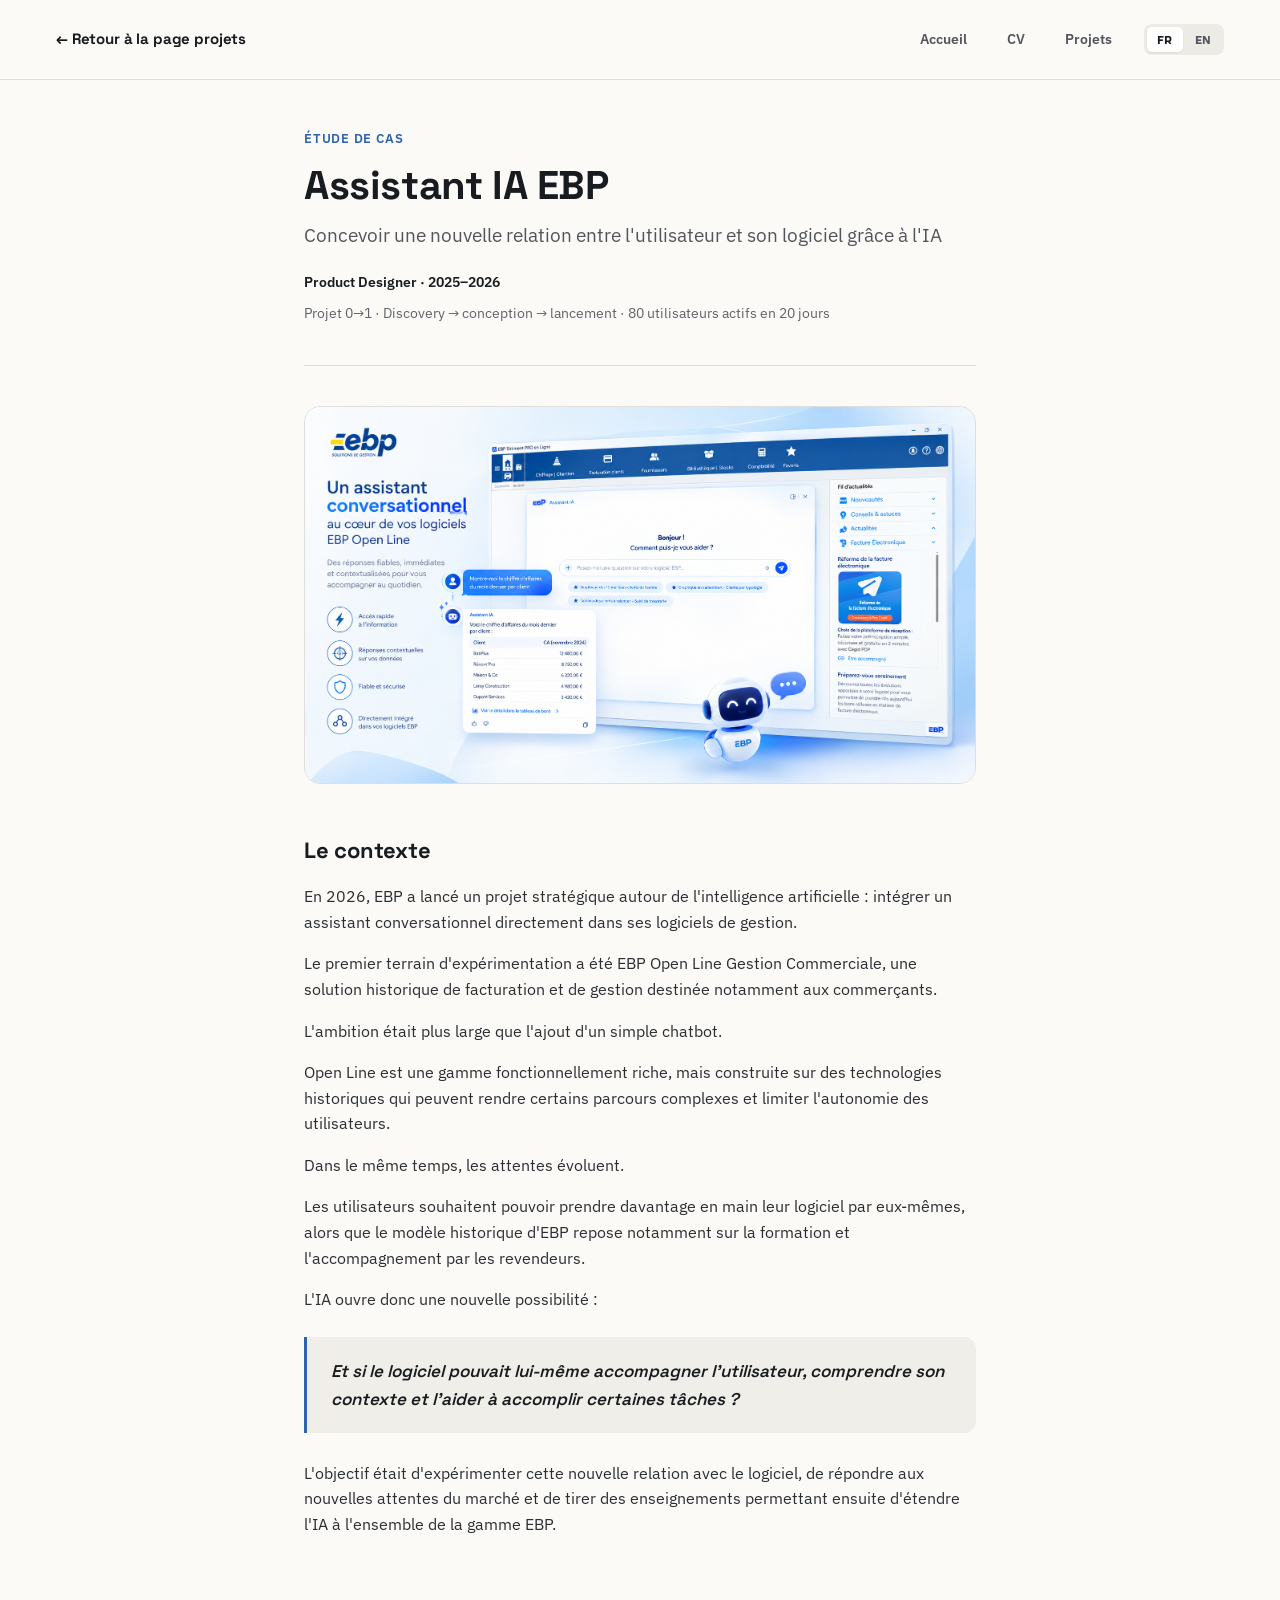
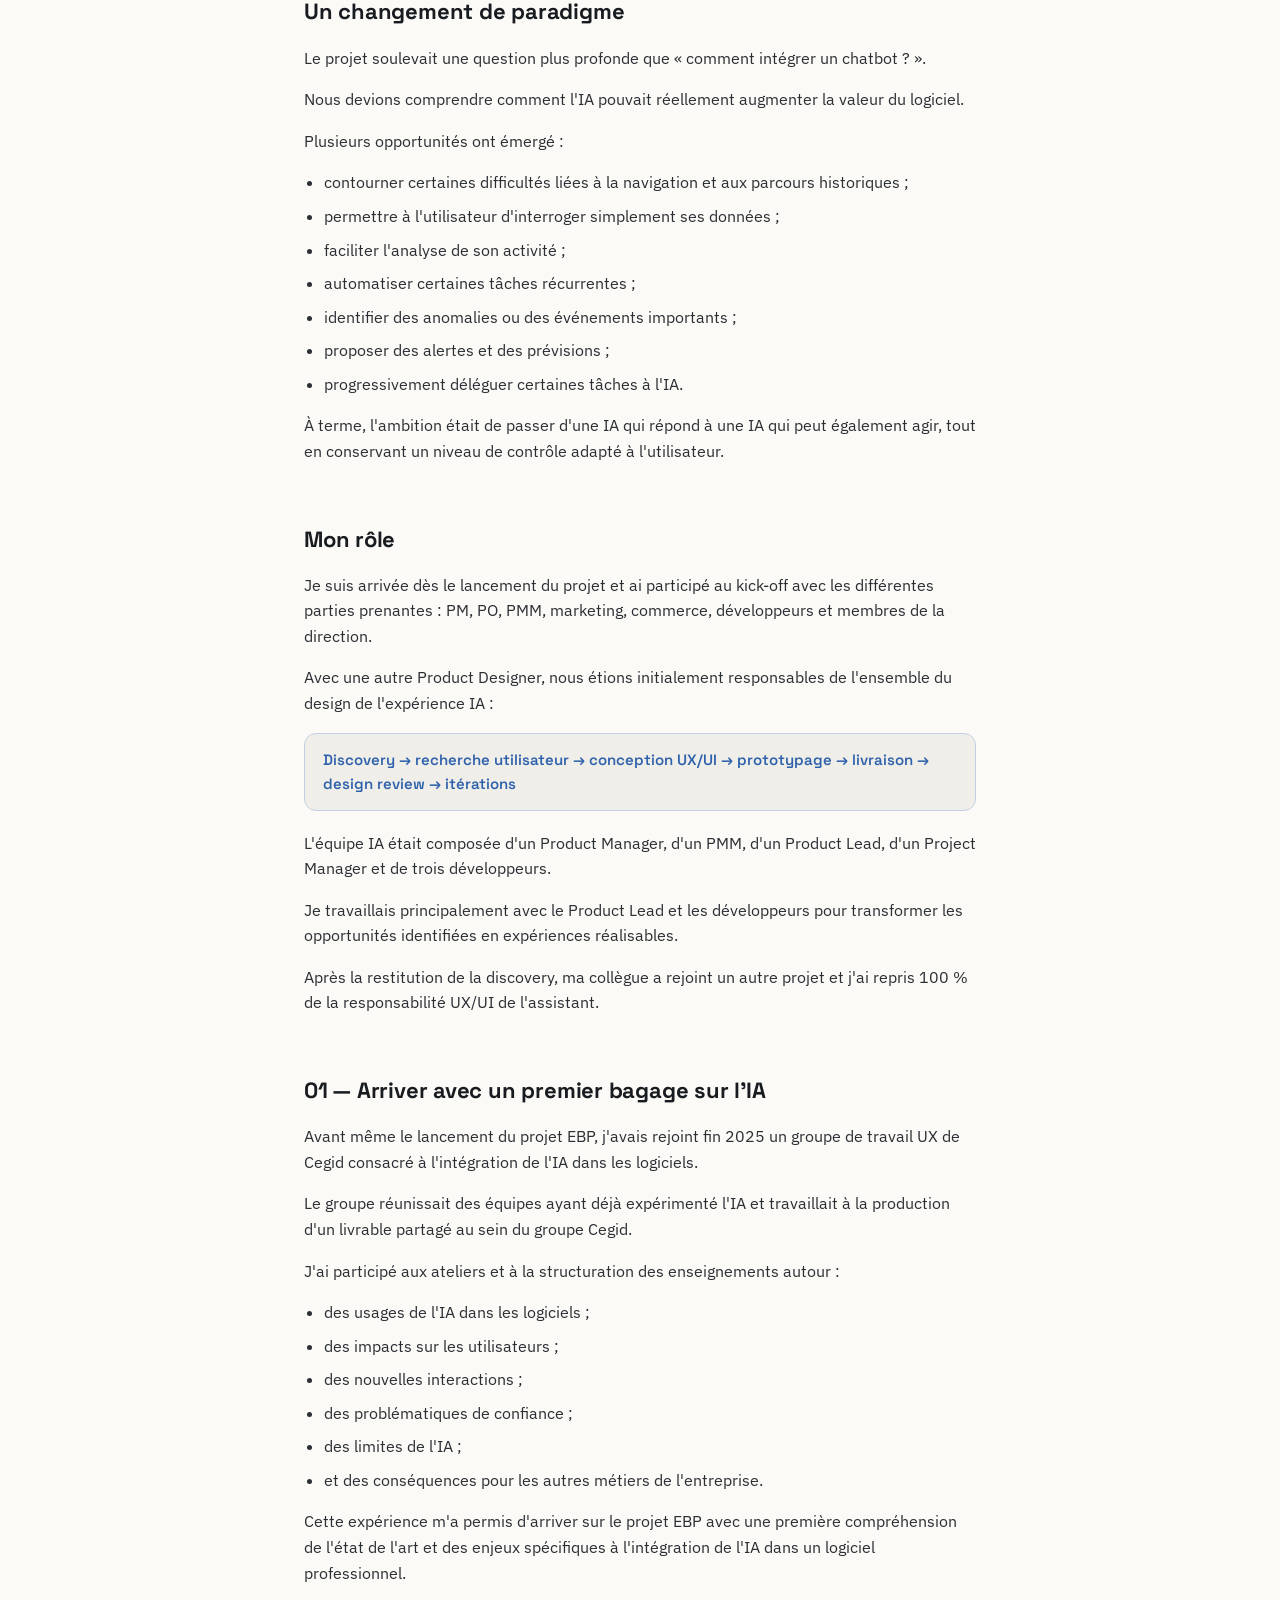
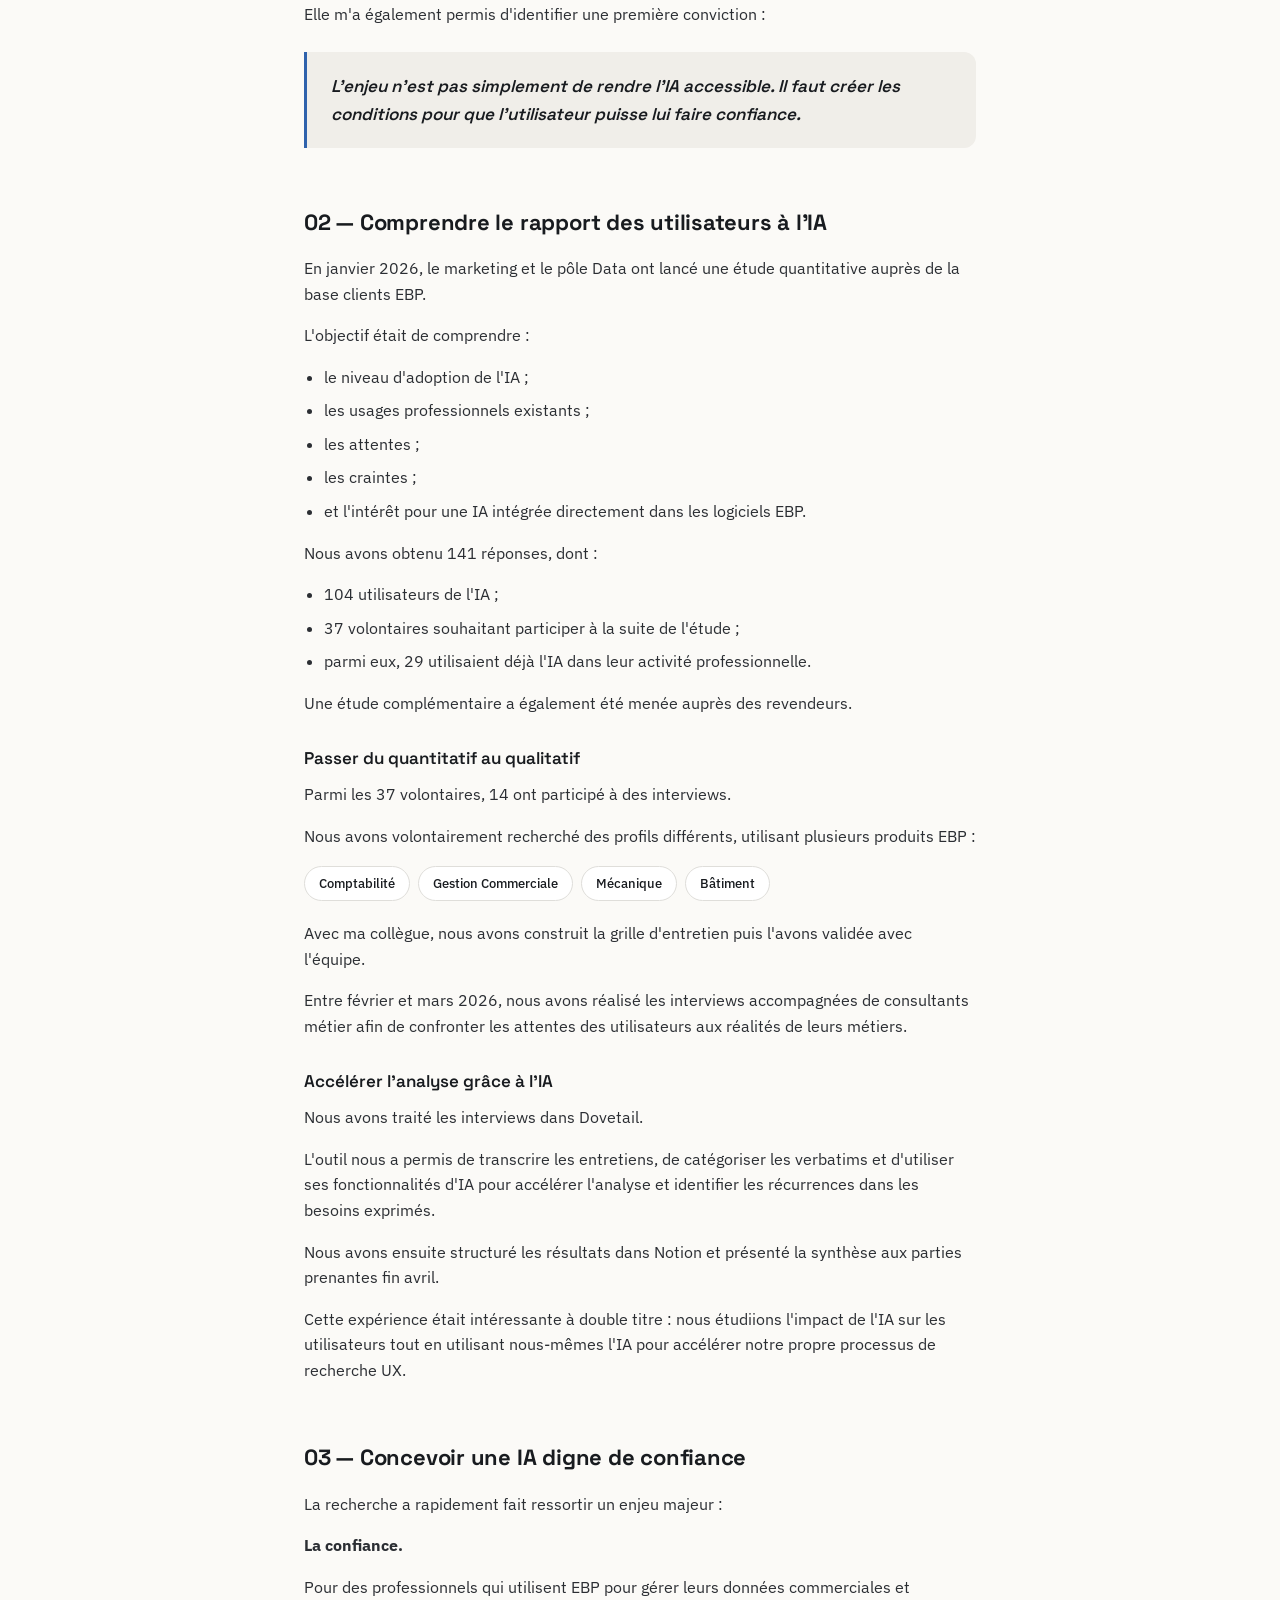
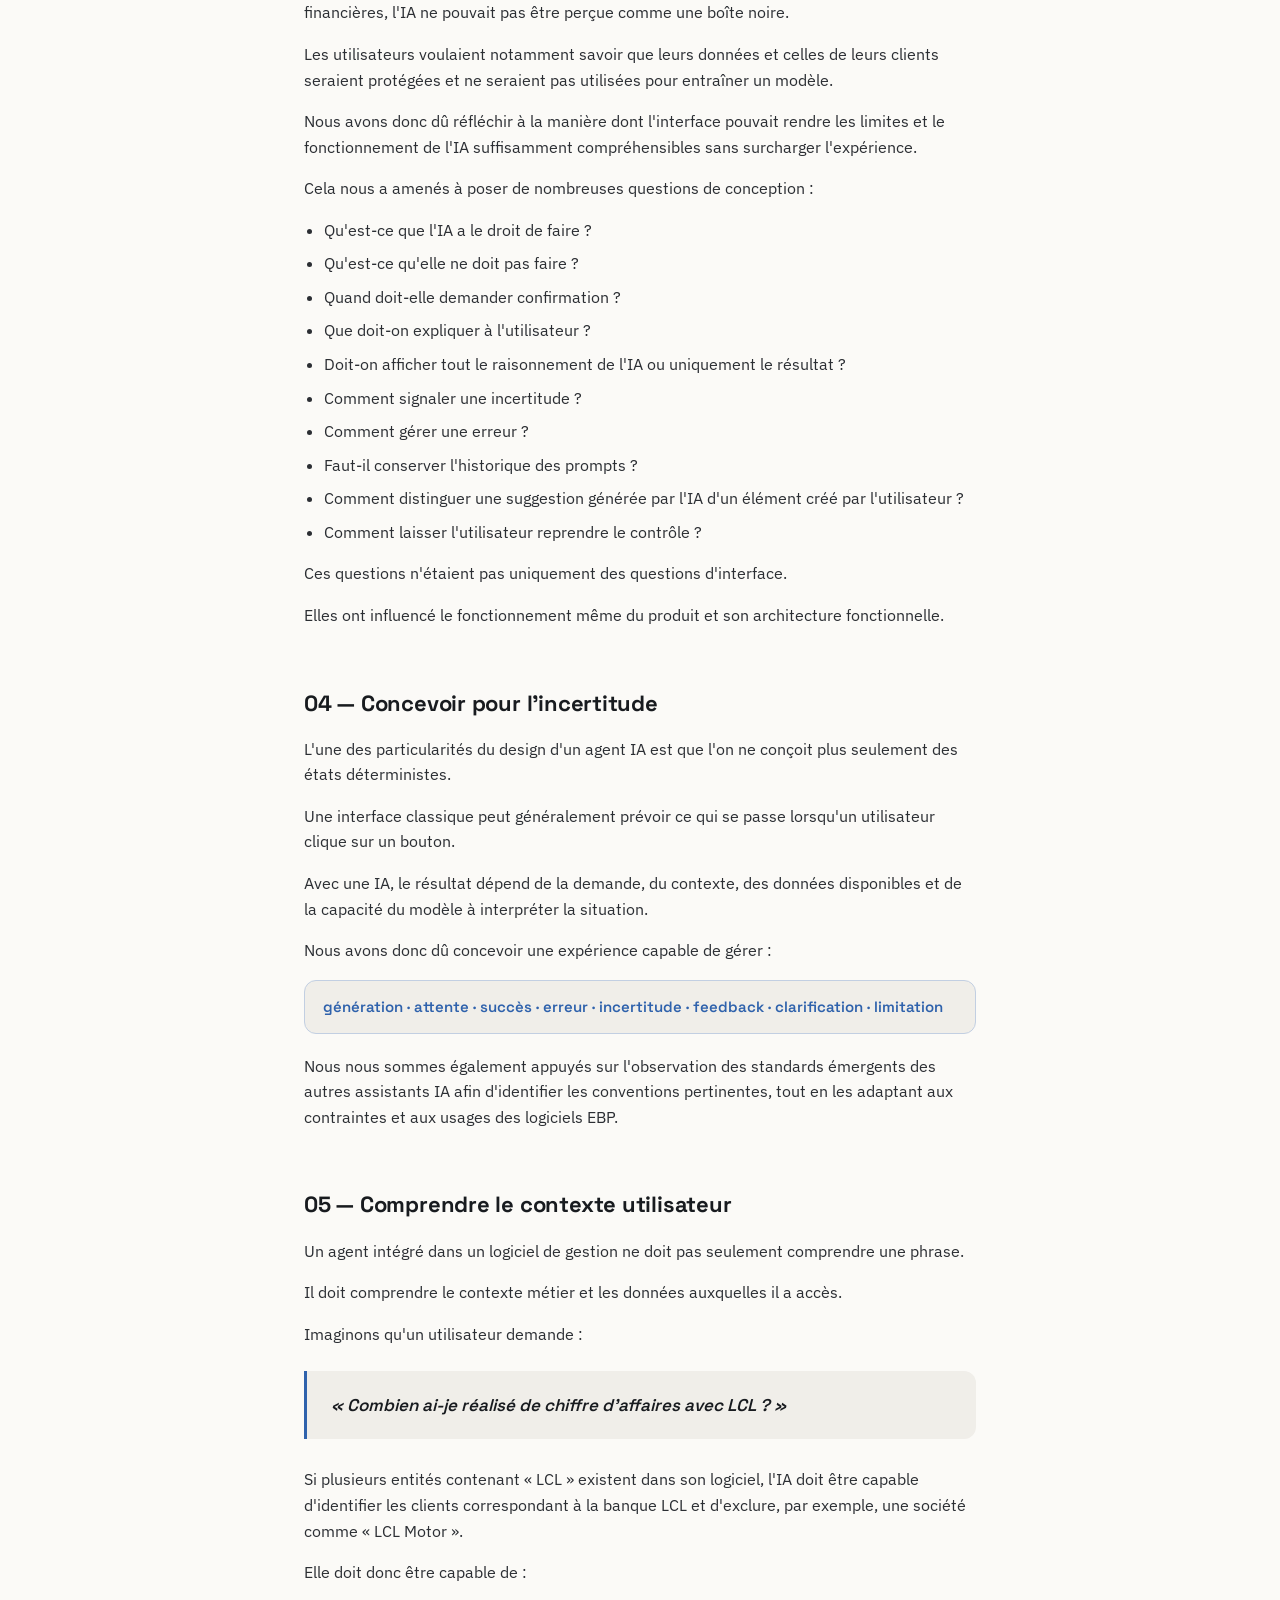
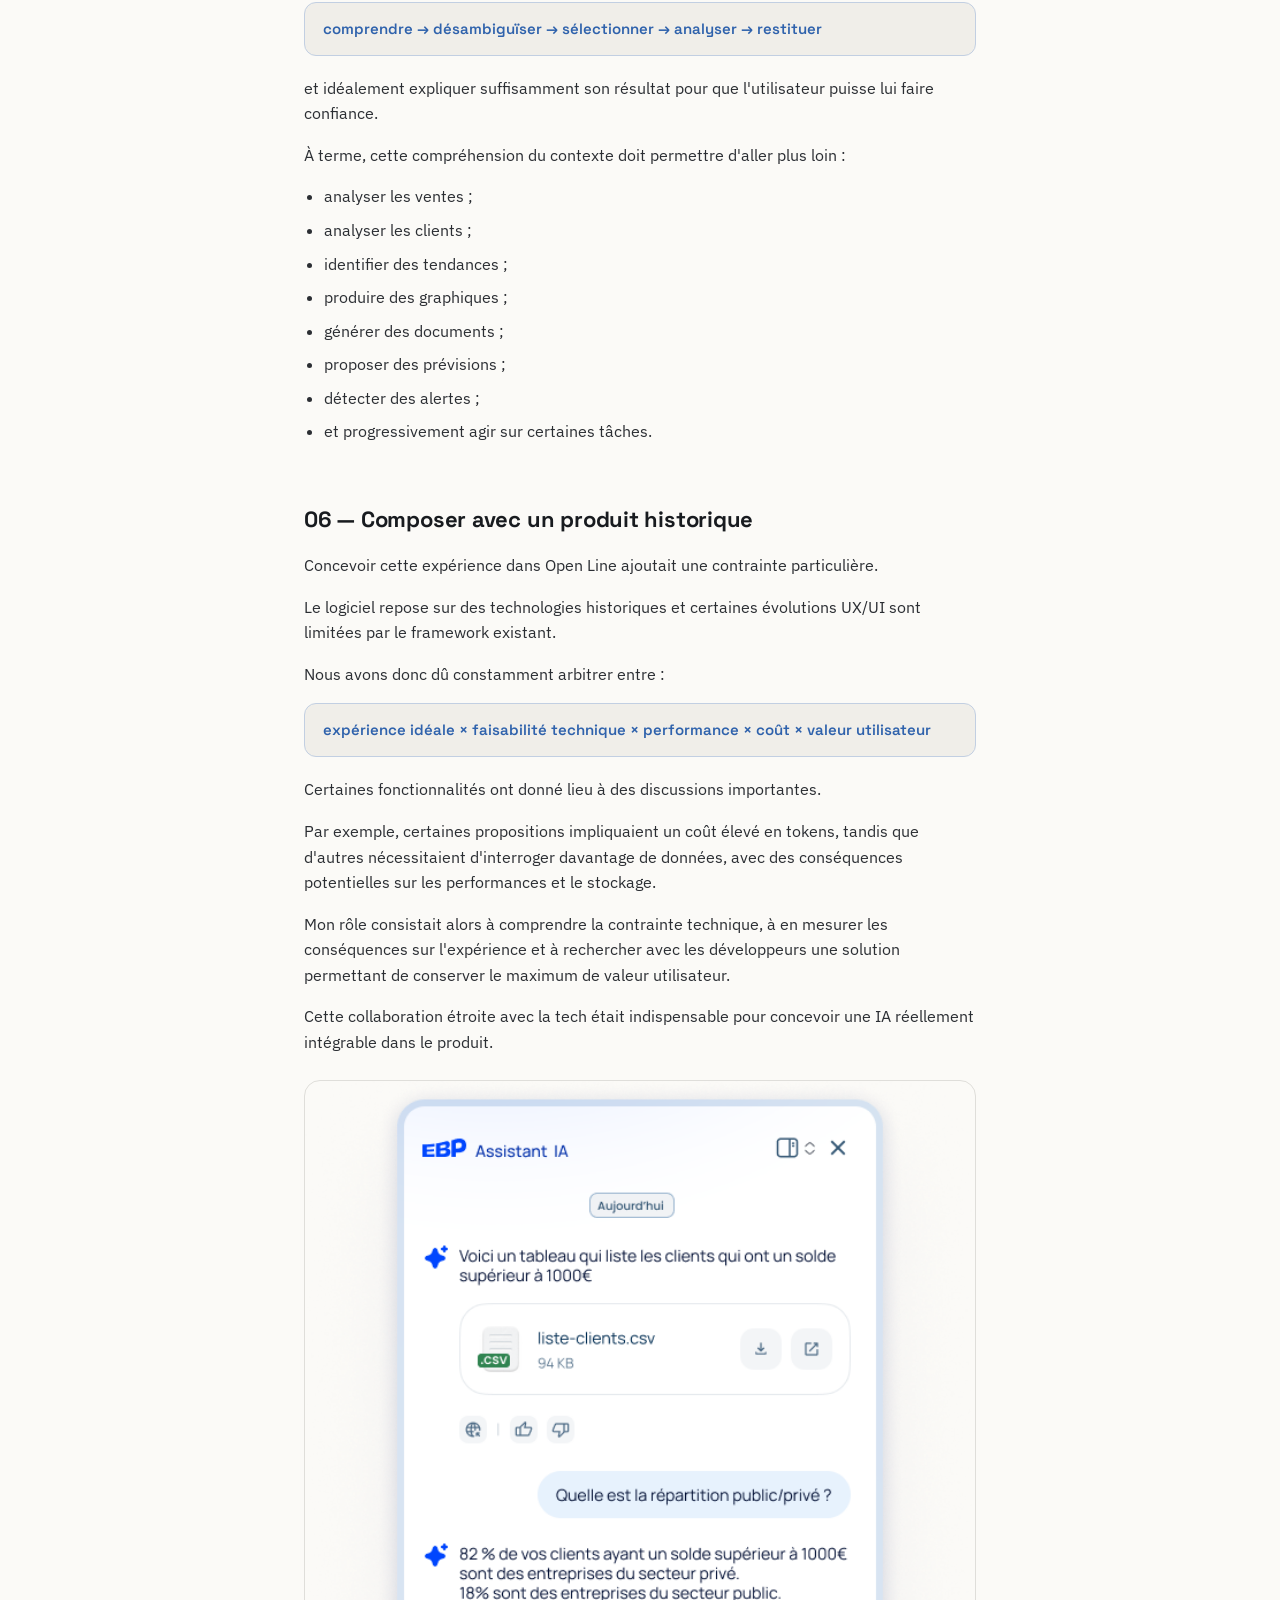
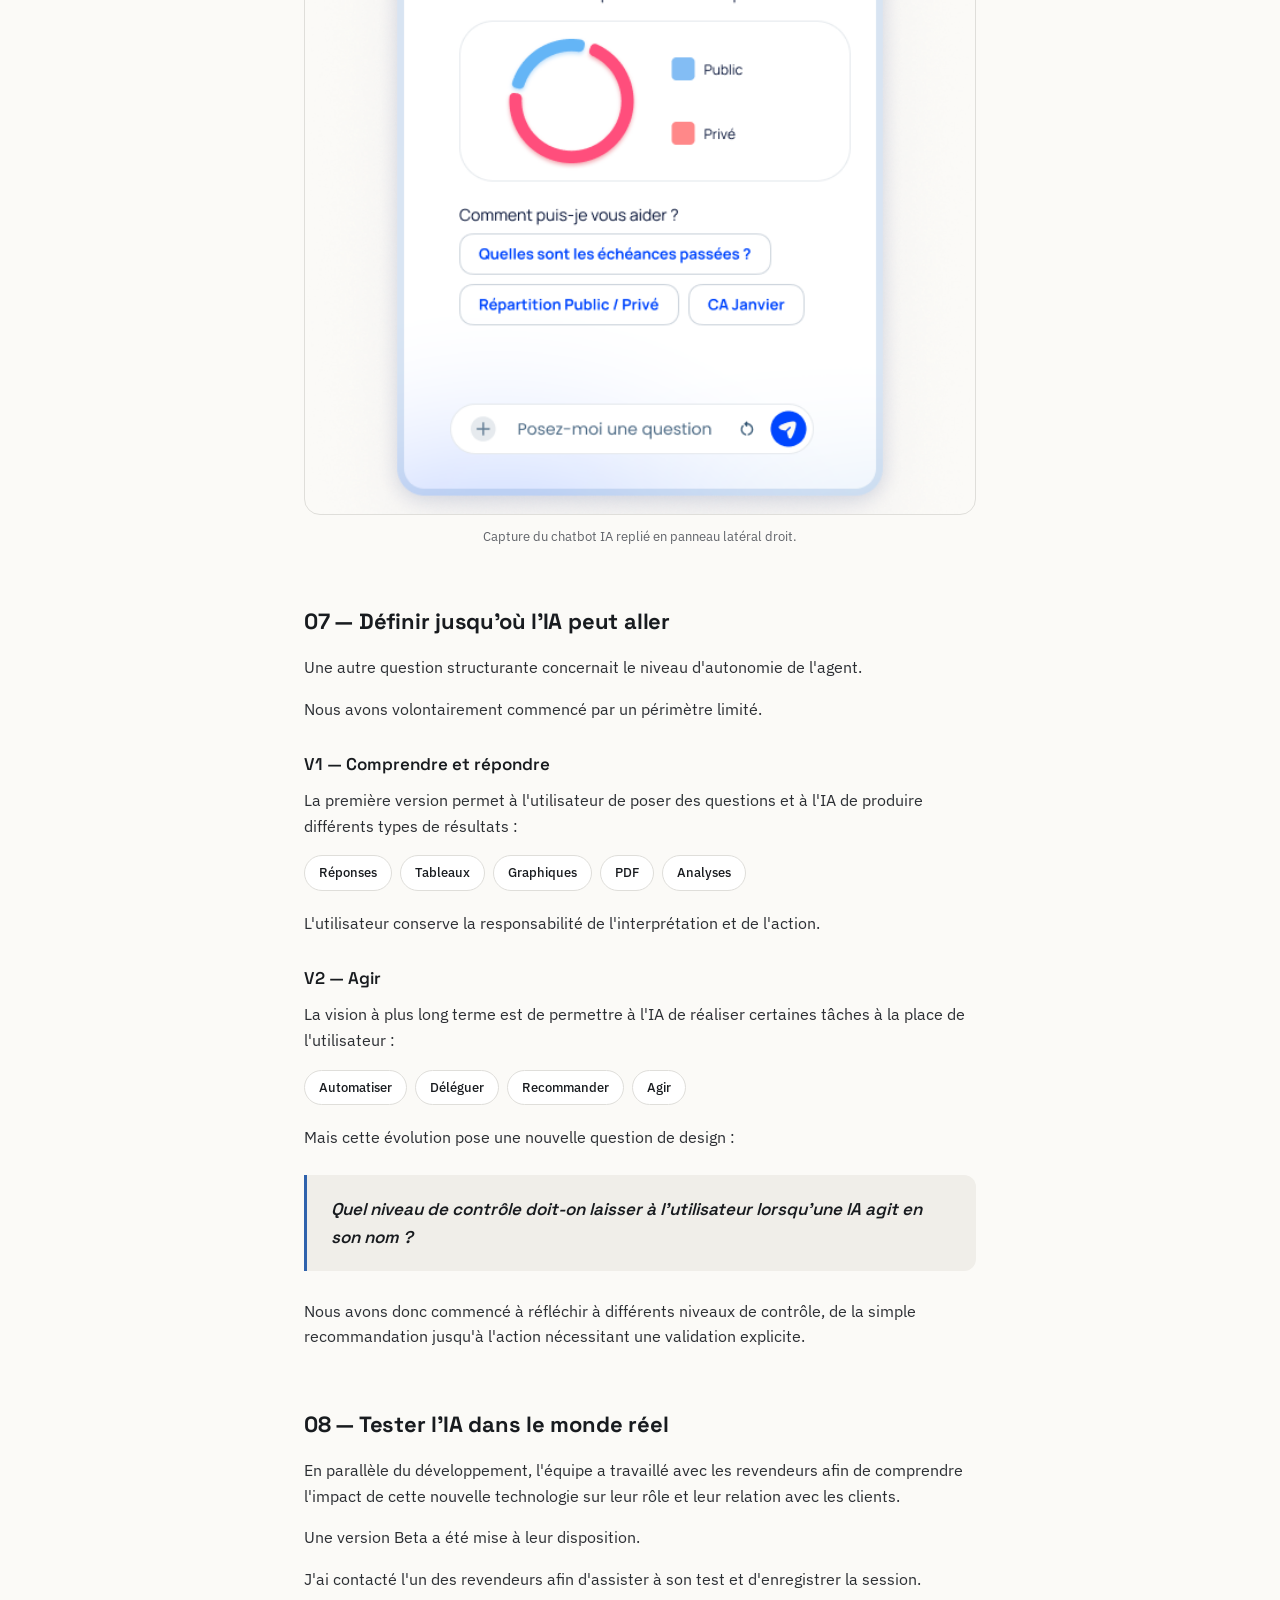
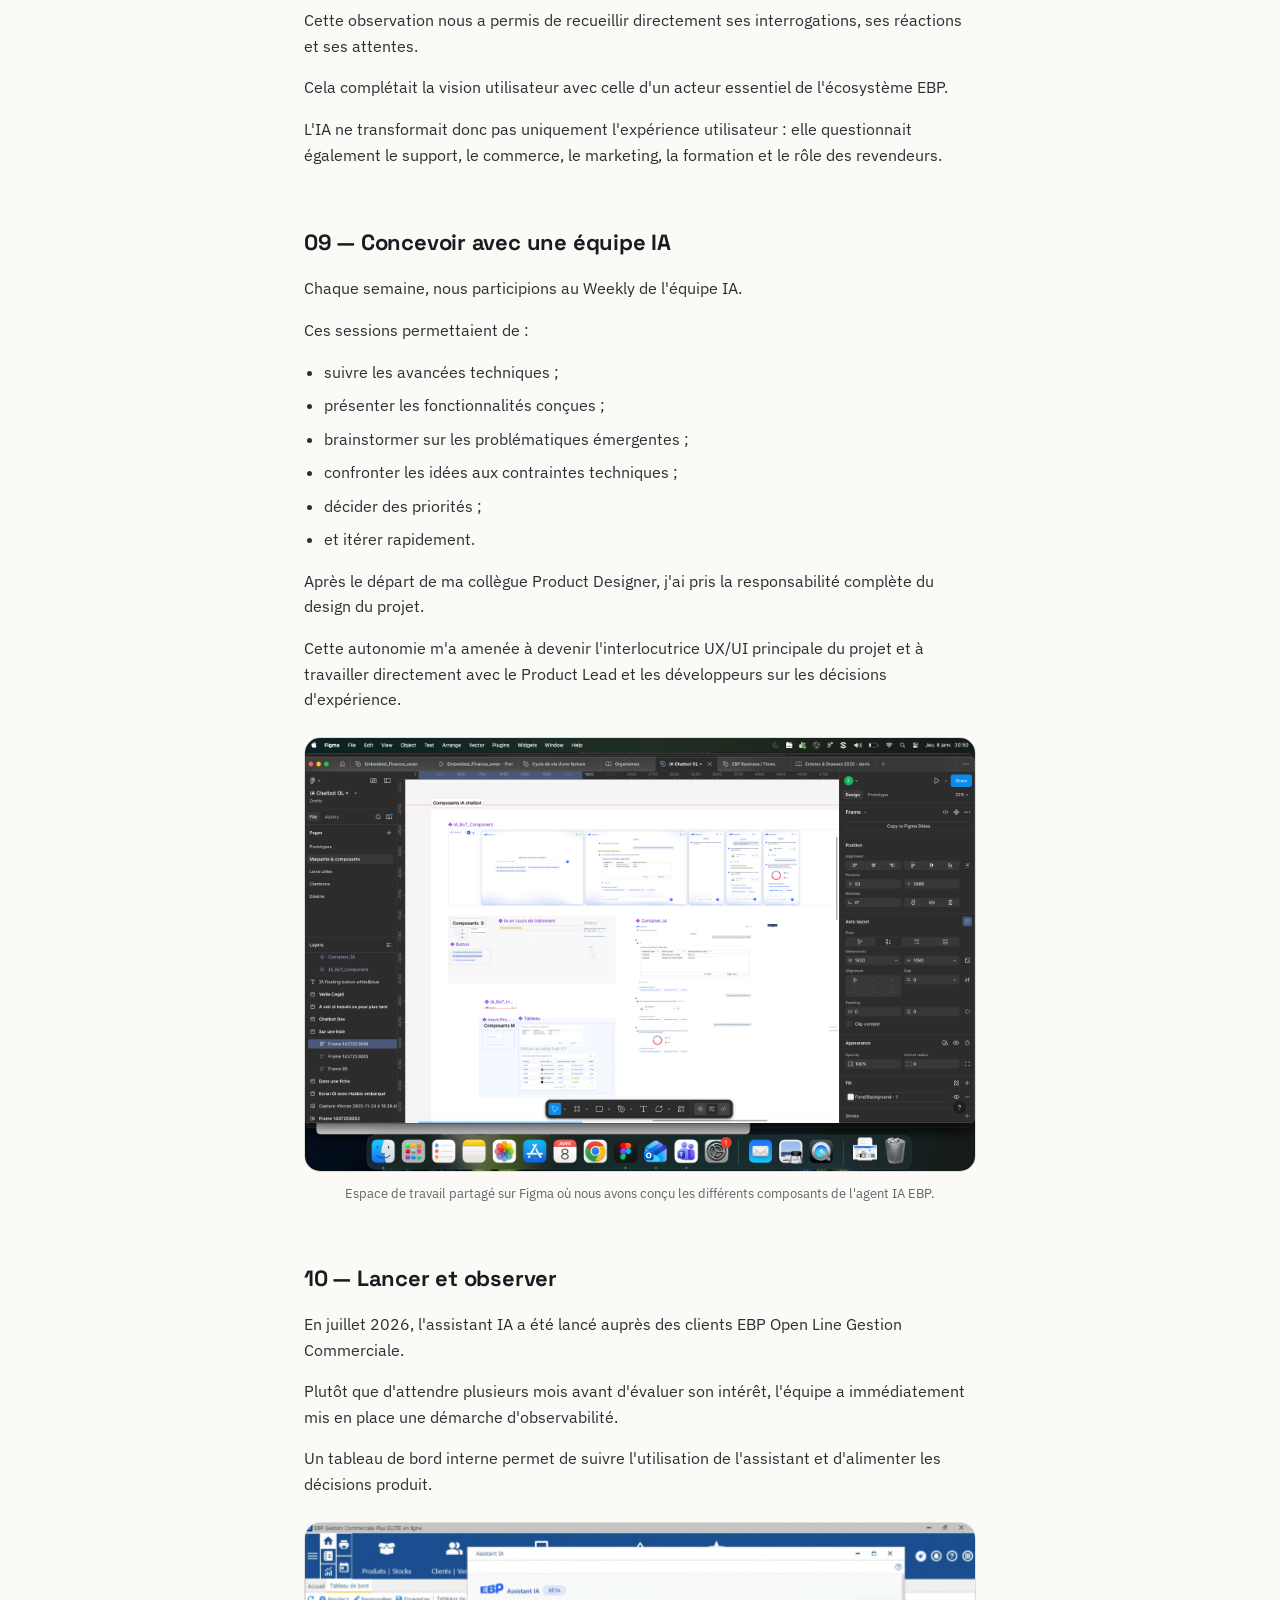
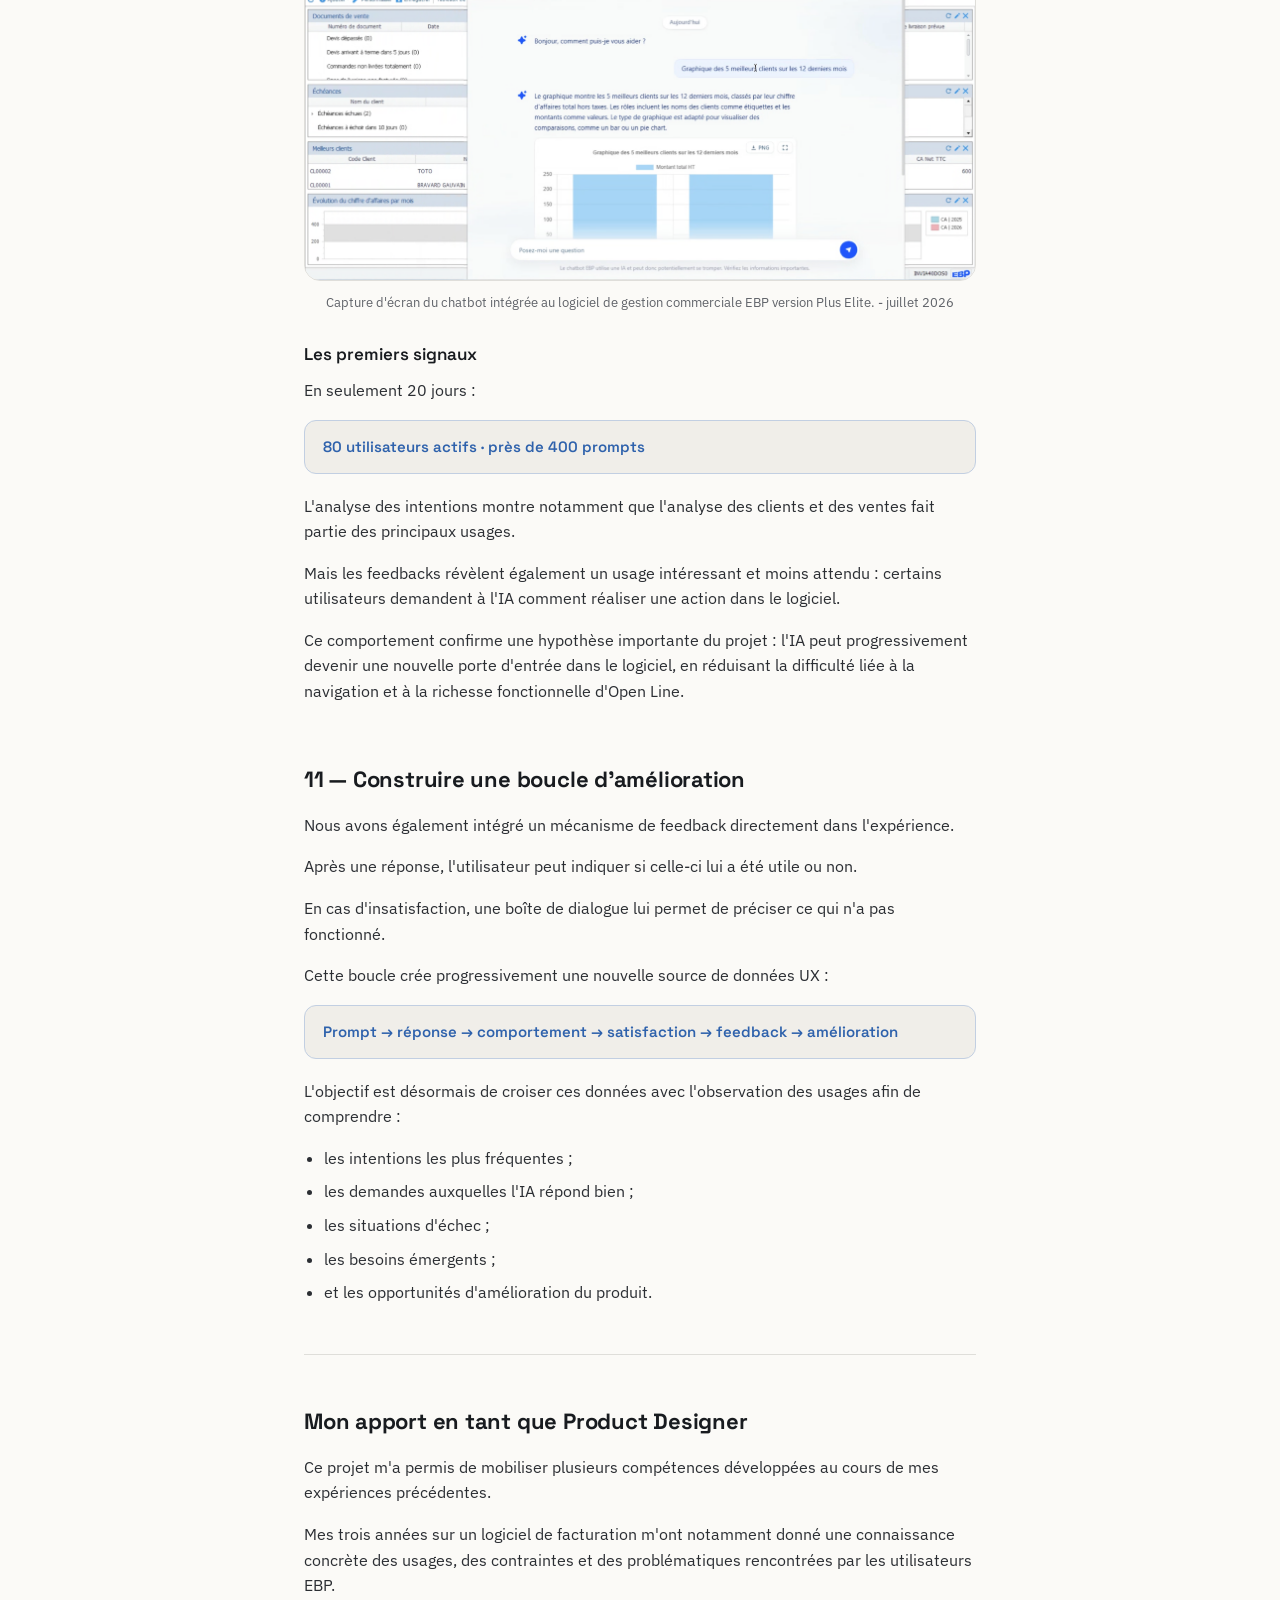
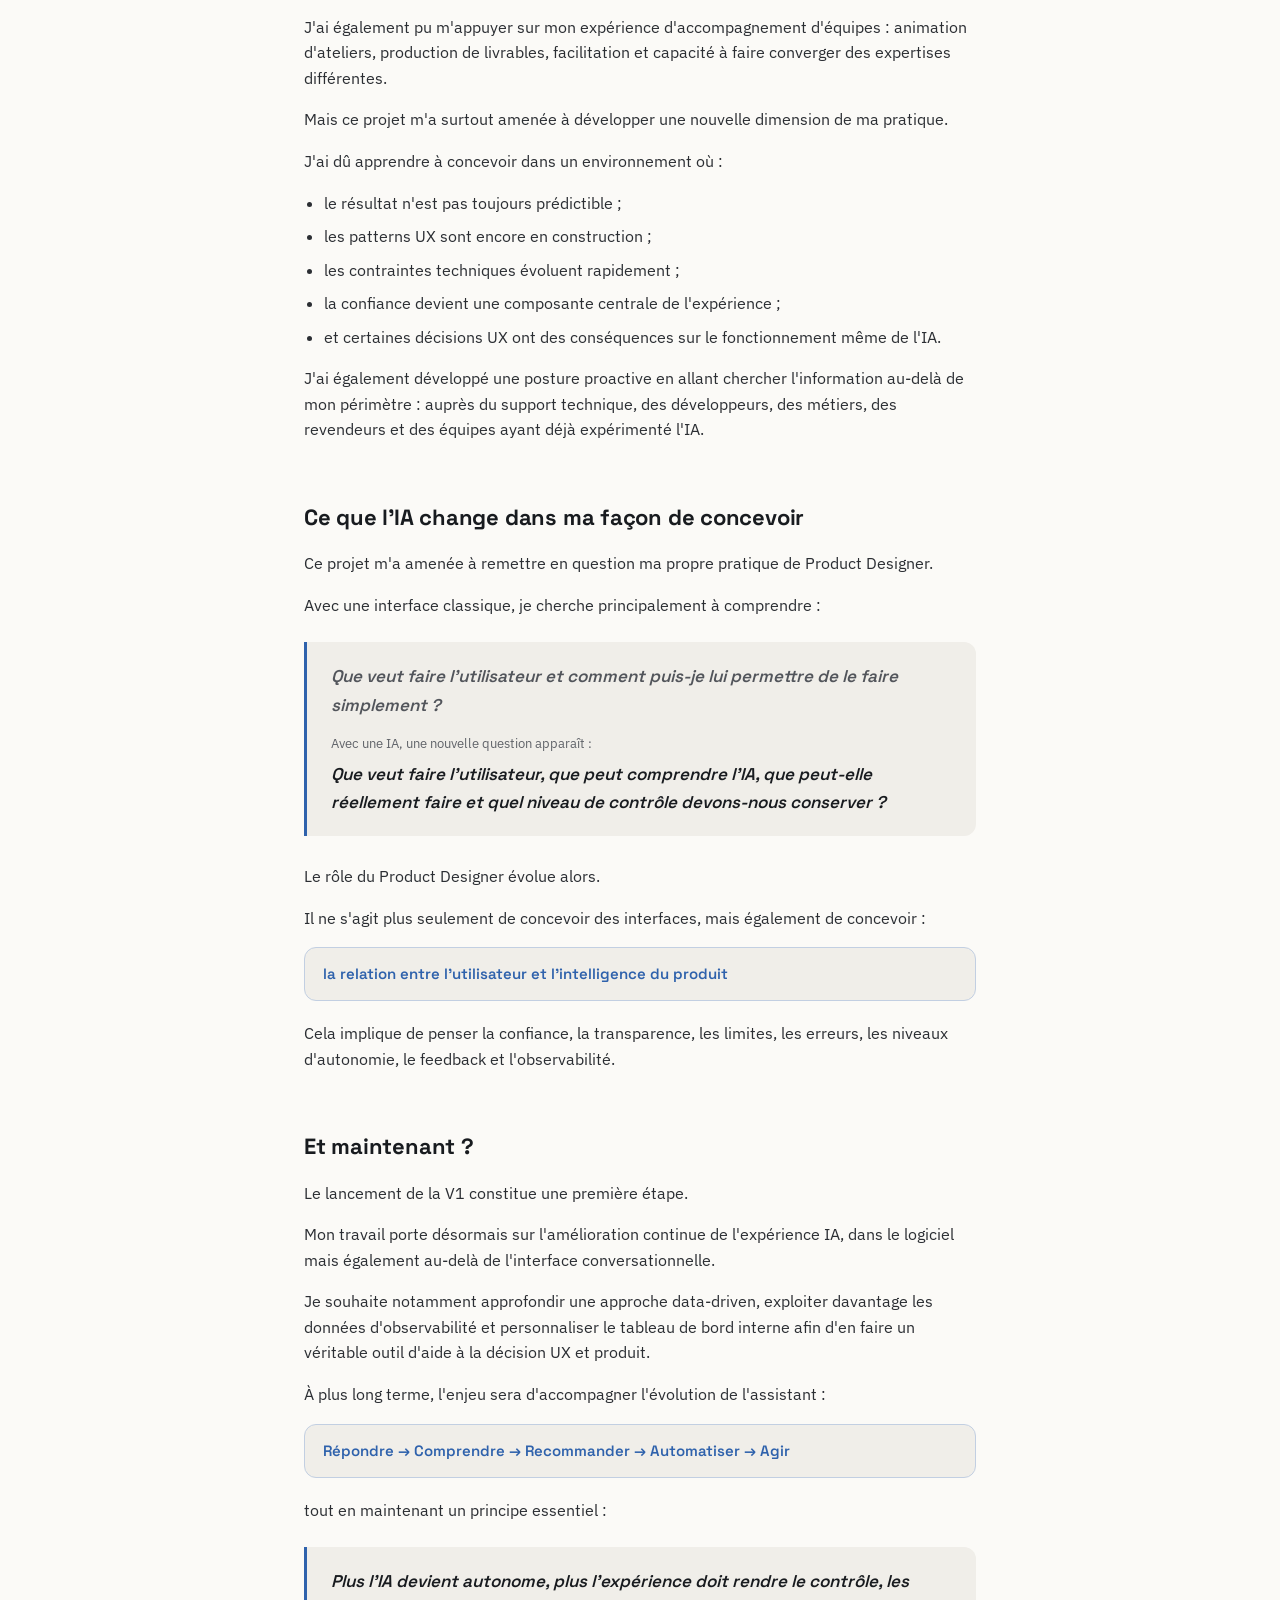
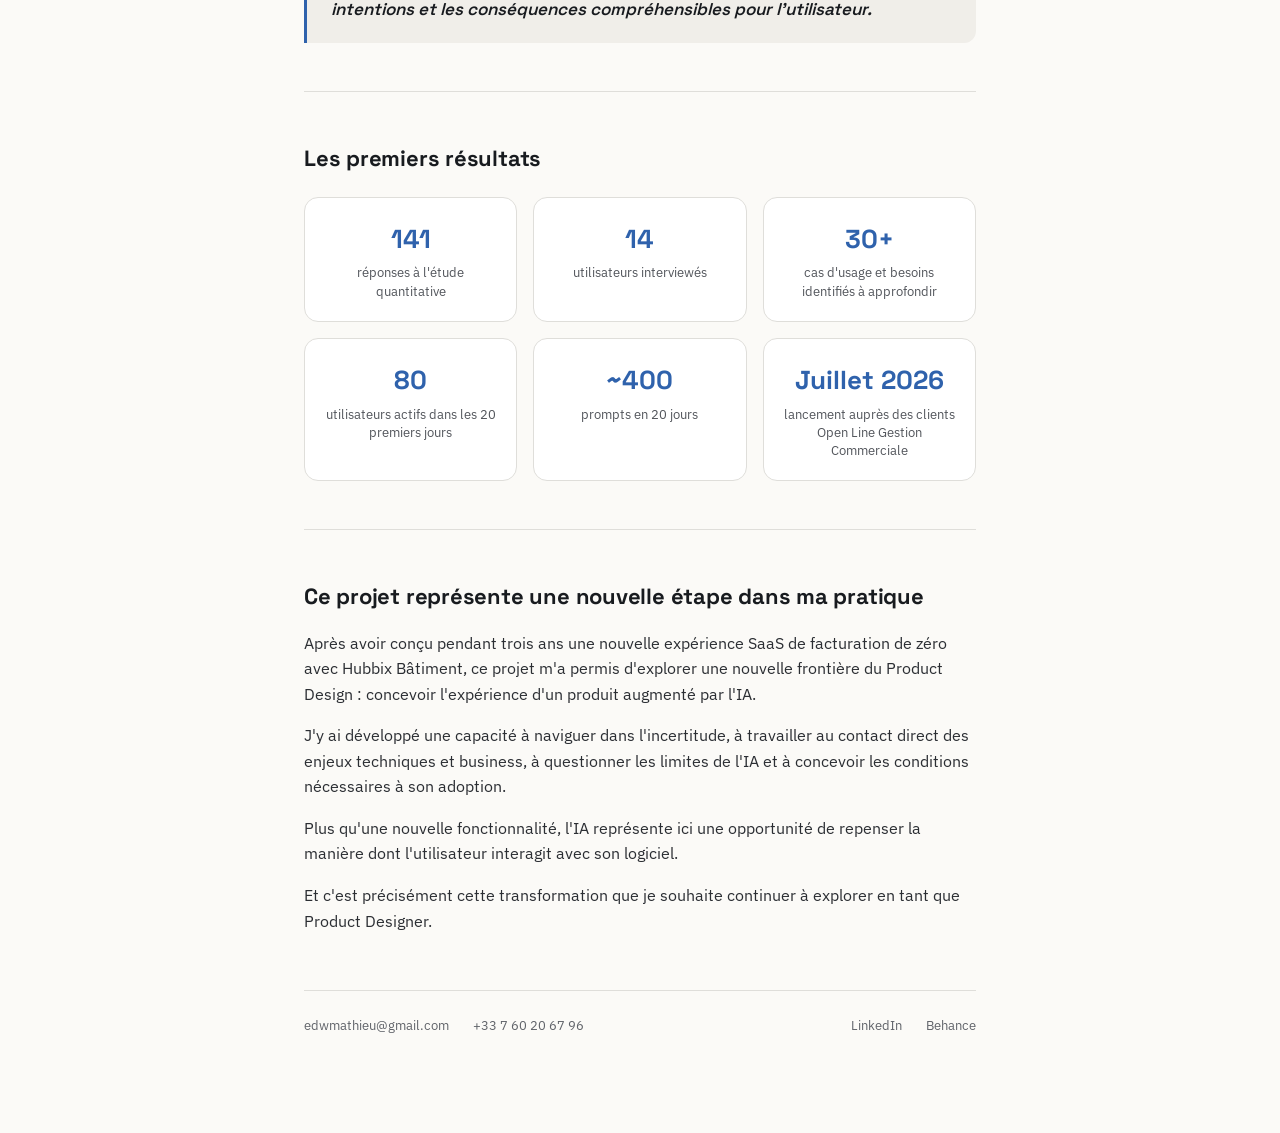
==== commit 10f419e5: "Sort les 3 dernières photos du carousel Assistant IA EBP et les intègre dans la page Le carousel est" ====
--- a/agent-ia-case-study.html
+++ b/agent-ia-case-study.html
@@ -45,18 +45,10 @@
   .subtitle { font-size: 19px; color: var(--text-muted); margin: 0 0 20px; }
   .meta-line { font-size: 14px; font-weight: 600; color: var(--text-main); margin-bottom: 8px; }
   .facts-line { font-size: 14px; color: var(--text-faint); margin-bottom: 40px; padding-bottom: 40px; border-bottom: 1px solid var(--border-light); }
-  .mini-carousel { position: relative; margin: 0 0 48px; }
-  .mini-carousel-viewport { position: relative; width: 100%; aspect-ratio: 16 / 9; background: #fff; border: 1px solid var(--border-light); border-radius: 16px; overflow: hidden; display: flex; align-items: center; justify-content: center; }
-  .mini-carousel-img { display: block; width: 100%; height: 100%; object-fit: cover; cursor: zoom-in; }
-  .mini-carousel-nav { position: absolute; top: 50%; transform: translateY(-50%); width: 40px; height: 40px; border-radius: 50%; border: 1px solid var(--border-light); background: white; color: var(--text-main); font-size: 20px; line-height: 1; cursor: pointer; display: flex; align-items: center; justify-content: center; box-shadow: 0 1px 6px rgba(0,0,0,.12); }
-  .mini-carousel-nav:hover { background: oklch(0.94 0.008 90); }
-  .mini-carousel-prev { left: 14px; }
-  .mini-carousel-next { right: 14px; }
-  .mini-carousel-caption { font-size: 13px; color: var(--text-faint); text-align: center; margin-top: 12px; line-height: 1.5; }
-  .mini-carousel-caption:empty { display: none; }
-  .mini-carousel-dots { display: flex; justify-content: center; gap: 6px; margin-top: 12px; }
-  .mini-carousel-dot { width: 6px; height: 6px; padding: 0; border: none; border-radius: 50%; background: var(--border-light); cursor: pointer; }
-  .mini-carousel-dot.is-active { background: var(--accent); transform: scale(1.4); }
+  .hero-photo { display: block; width: 100%; aspect-ratio: 16 / 9; object-fit: cover; border-radius: 16px; border: 1px solid var(--border-light); margin-bottom: 48px; cursor: zoom-in; }
+  .case-figure { margin: 24px 0 28px; }
+  .case-figure img { display: block; width: 100%; border-radius: 16px; border: 1px solid var(--border-light); cursor: zoom-in; }
+  .case-figure figcaption { font-size: 13px; color: var(--text-faint); text-align: center; margin-top: 12px; line-height: 1.5; }
   .lightbox { position: fixed; inset: 0; z-index: 2000; display: flex; align-items: center; justify-content: center; background: oklch(0.15 0.005 260 / 0.92); opacity: 0; visibility: hidden; transition: opacity .2s ease; }
   .lightbox.is-open { opacity: 1; visibility: visible; }
   .lightbox-viewport { max-width: 92vw; max-height: 92vh; overflow: auto; }
@@ -120,21 +112,7 @@
   <div class="meta-line">Product Designer · 2025–2026</div>
   <div class="facts-line">Projet 0→1 · Discovery → conception → lancement · 80 utilisateurs actifs en 20 jours</div>
 
-  <div class="mini-carousel" id="gal">
-    <div class="mini-carousel-viewport">
-      <img class="mini-carousel-img" id="gal-img" src="images/agent-ia-hero.png" alt="Assistant IA — EBP Open Line">
-    </div>
-    <button type="button" class="mini-carousel-nav mini-carousel-prev" aria-label="Image précédente">‹</button>
-    <button type="button" class="mini-carousel-nav mini-carousel-next" aria-label="Image suivante">›</button>
-    <div class="mini-carousel-caption" id="gal-caption"></div>
-    <div class="mini-carousel-dots"></div>
-    <div class="mini-carousel-data" hidden>
-      <button type="button" data-src="images/agent-ia-hero.png" data-alt="Assistant IA — un assistant conversationnel au cœur de vos logiciels EBP Open Line"></button>
-      <button type="button" data-src="images/agent-ia-openline.png" data-alt="Assistant IA — EBP Open Line" data-caption="Capture d'écran du chatbot intégrée au logiciel de gestion commerciale EBP version Plus Elite. - juillet 2026"></button>
-      <button type="button" data-src="images/agent-ia-figma.png" data-alt="Assistant IA — maquette Figma" data-caption="Espace de travail partagé sur Figma où nous avons conçu les différents composants de l'agent IA EBP."></button>
-      <button type="button" data-src="images/agent-ia-mobile.png" data-alt="Assistant IA — tableau et répartition public/privé" data-caption="Capture du chatbot IA replié en panneau latéral droit."></button>
-    </div>
-  </div>
+  <img class="hero-photo" src="images/agent-ia-hero.png" alt="Assistant IA — un assistant conversationnel au cœur de vos logiciels EBP Open Line">
 
   <section>
     <h2>Le contexte</h2>
@@ -305,6 +283,10 @@
     <p>Par exemple, certaines propositions impliquaient un coût élevé en tokens, tandis que d'autres nécessitaient d'interroger davantage de données, avec des conséquences potentielles sur les performances et le stockage.</p>
     <p>Mon rôle consistait alors à comprendre la contrainte technique, à en mesurer les conséquences sur l'expérience et à rechercher avec les développeurs une solution permettant de conserver le maximum de valeur utilisateur.</p>
     <p>Cette collaboration étroite avec la tech était indispensable pour concevoir une IA réellement intégrable dans le produit.</p>
+    <figure class="case-figure">
+      <img src="images/agent-ia-mobile.png" alt="Assistant IA — chatbot replié en panneau latéral droit">
+      <figcaption>Capture du chatbot IA replié en panneau latéral droit.</figcaption>
+    </figure>
   </section>
 
   <section>
@@ -362,6 +344,10 @@
     </ul>
     <p>Après le départ de ma collègue Product Designer, j'ai pris la responsabilité complète du design du projet.</p>
     <p>Cette autonomie m'a amenée à devenir l'interlocutrice UX/UI principale du projet et à travailler directement avec le Product Lead et les développeurs sur les décisions d'expérience.</p>
+    <figure class="case-figure">
+      <img src="images/agent-ia-figma.png" alt="Assistant IA — espace de travail Figma">
+      <figcaption>Espace de travail partagé sur Figma où nous avons conçu les différents composants de l'agent IA EBP.</figcaption>
+    </figure>
   </section>
 
   <section>
@@ -369,6 +355,10 @@
     <p>En juillet 2026, l'assistant IA a été lancé auprès des clients EBP Open Line Gestion Commerciale.</p>
     <p>Plutôt que d'attendre plusieurs mois avant d'évaluer son intérêt, l'équipe a immédiatement mis en place une démarche d'observabilité.</p>
     <p>Un tableau de bord interne permet de suivre l'utilisation de l'assistant et d'alimenter les décisions produit.</p>
+    <figure class="case-figure">
+      <img src="images/agent-ia-openline.png" alt="Assistant IA — chatbot intégré à EBP Gestion Commerciale">
+      <figcaption>Capture d'écran du chatbot intégrée au logiciel de gestion commerciale EBP version Plus Elite. - juillet 2026</figcaption>
+    </figure>
 
     <h3>Les premiers signaux</h3>
     <p>En seulement 20 jours :</p>
@@ -537,33 +527,7 @@
     zoomInBtn.addEventListener('click', function () { zoom = Math.min(4, zoom + 0.5); applyZoom(); });
     zoomOutBtn.addEventListener('click', function () { zoom = Math.max(1, zoom - 0.5); applyZoom(); });
 
-    document.querySelectorAll('.mini-carousel').forEach(function (carousel) {
-      var img = carousel.querySelector('.mini-carousel-img');
-      var caption = carousel.querySelector('.mini-carousel-caption');
-      var items = Array.prototype.slice.call(carousel.querySelectorAll('.mini-carousel-data button'));
-      var dotsWrap = carousel.querySelector('.mini-carousel-dots');
-      var prevBtn = carousel.querySelector('.mini-carousel-prev');
-      var nextBtn = carousel.querySelector('.mini-carousel-next');
-      var current = 0;
-      var dots = items.map(function (item, i) {
-        var dot = document.createElement('button');
-        dot.type = 'button';
-        dot.className = 'mini-carousel-dot' + (i === 0 ? ' is-active' : '');
-        dot.setAttribute('aria-label', 'Photo ' + (i + 1) + ' sur ' + items.length);
-        dot.addEventListener('click', function () { showIndex(i); });
-        dotsWrap.appendChild(dot);
-        return dot;
-      });
-      function showIndex(i) {
-        current = (i + items.length) % items.length;
-        var item = items[current];
-        img.src = item.dataset.src; img.alt = item.dataset.alt || '';
-        if (caption) caption.textContent = item.dataset.caption || '';
-        dots.forEach(function (d, i2) { d.classList.toggle('is-active', i2 === current); });
-      }
-      if (caption) caption.textContent = items[0] ? (items[0].dataset.caption || '') : '';
-      prevBtn.addEventListener('click', function () { showIndex(current - 1); });
-      nextBtn.addEventListener('click', function () { showIndex(current + 1); });
+    document.querySelectorAll('.hero-photo, .case-figure img').forEach(function (img) {
       img.addEventListener('click', function () { openLightbox(img.src, img.alt); });
     });
 
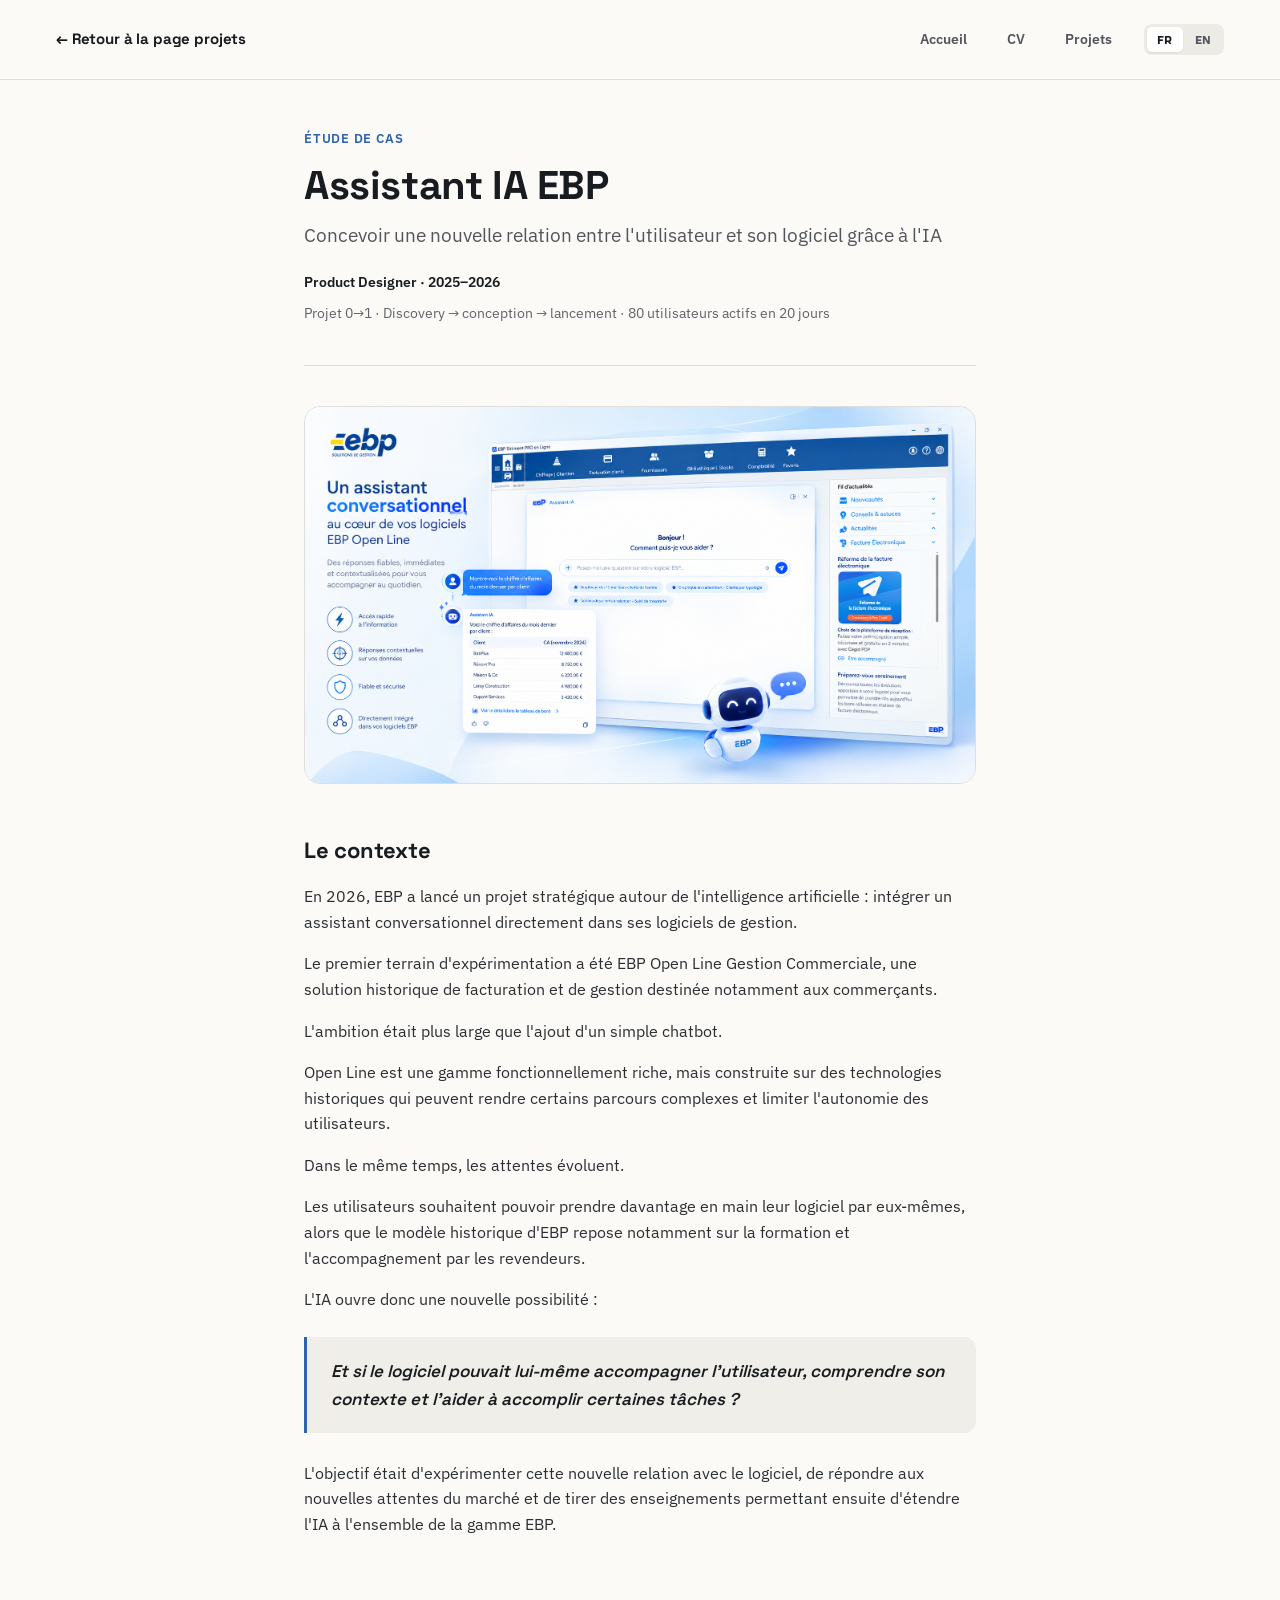
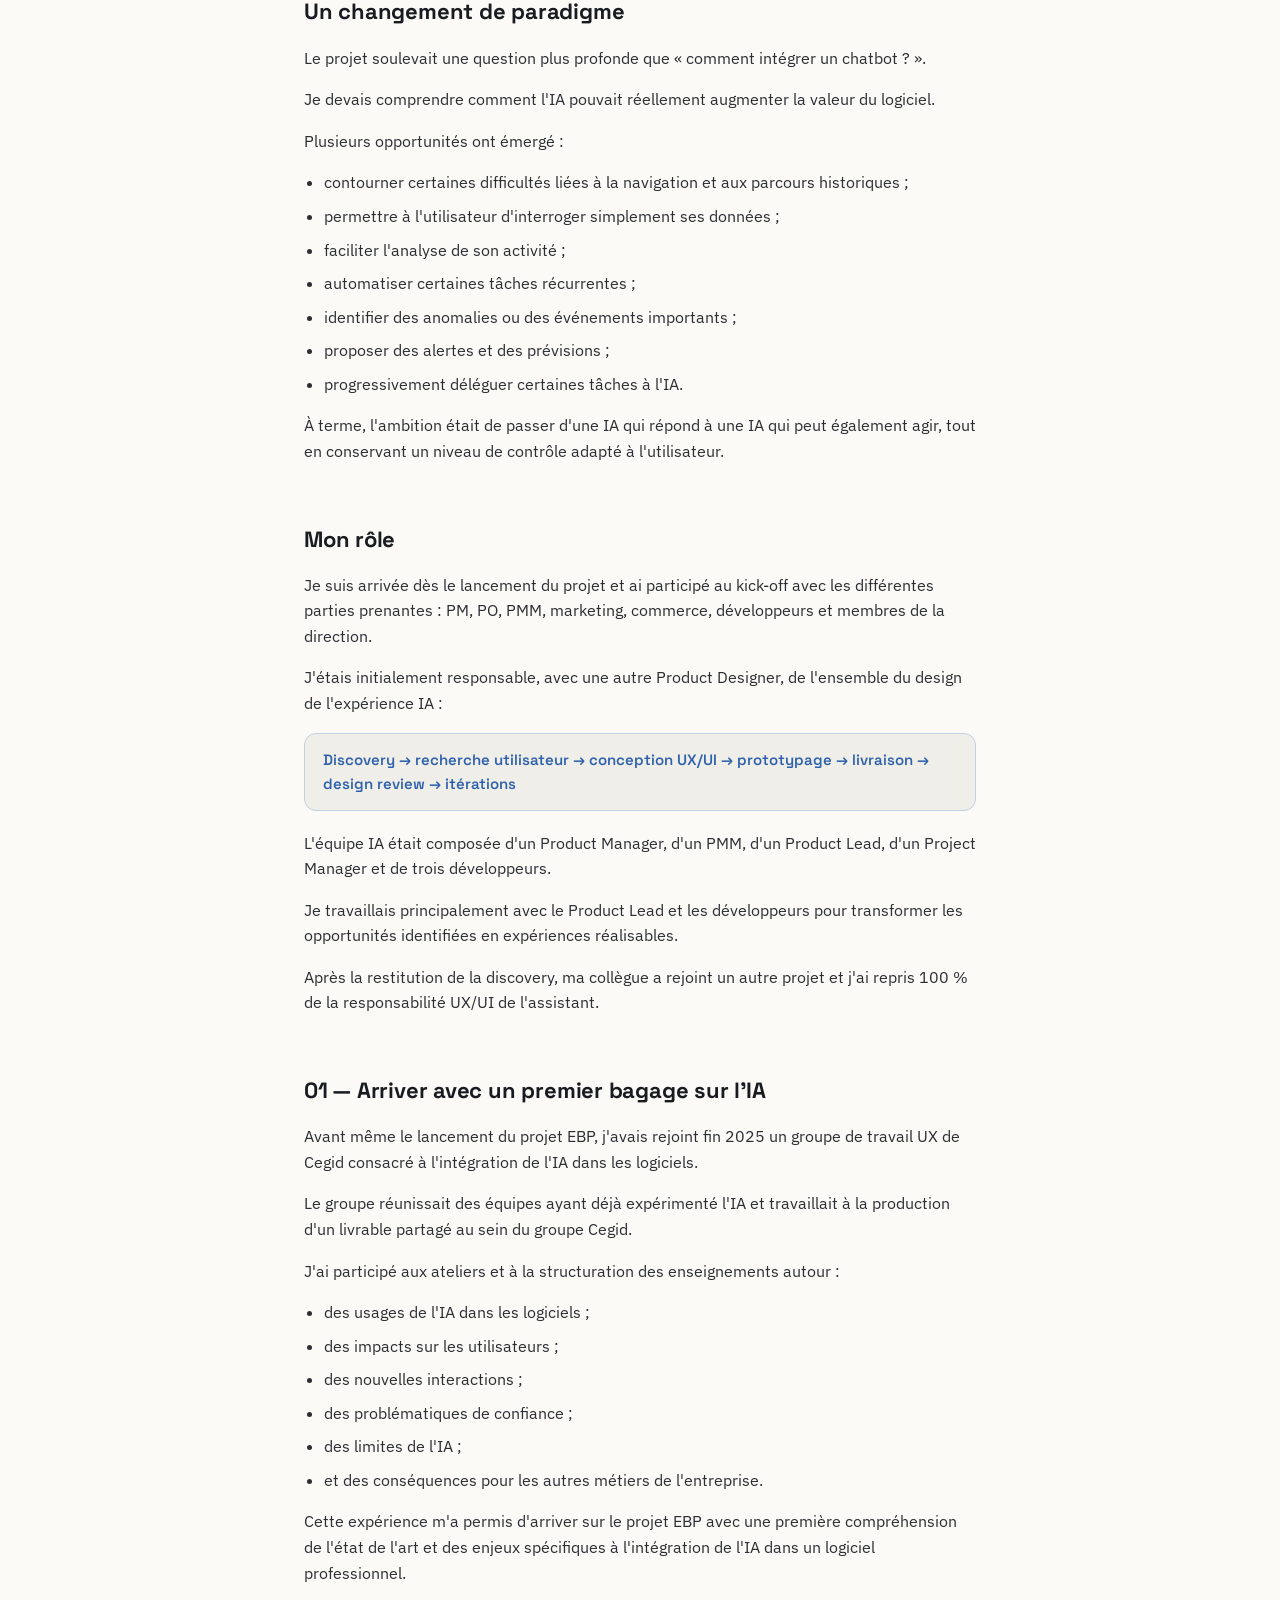
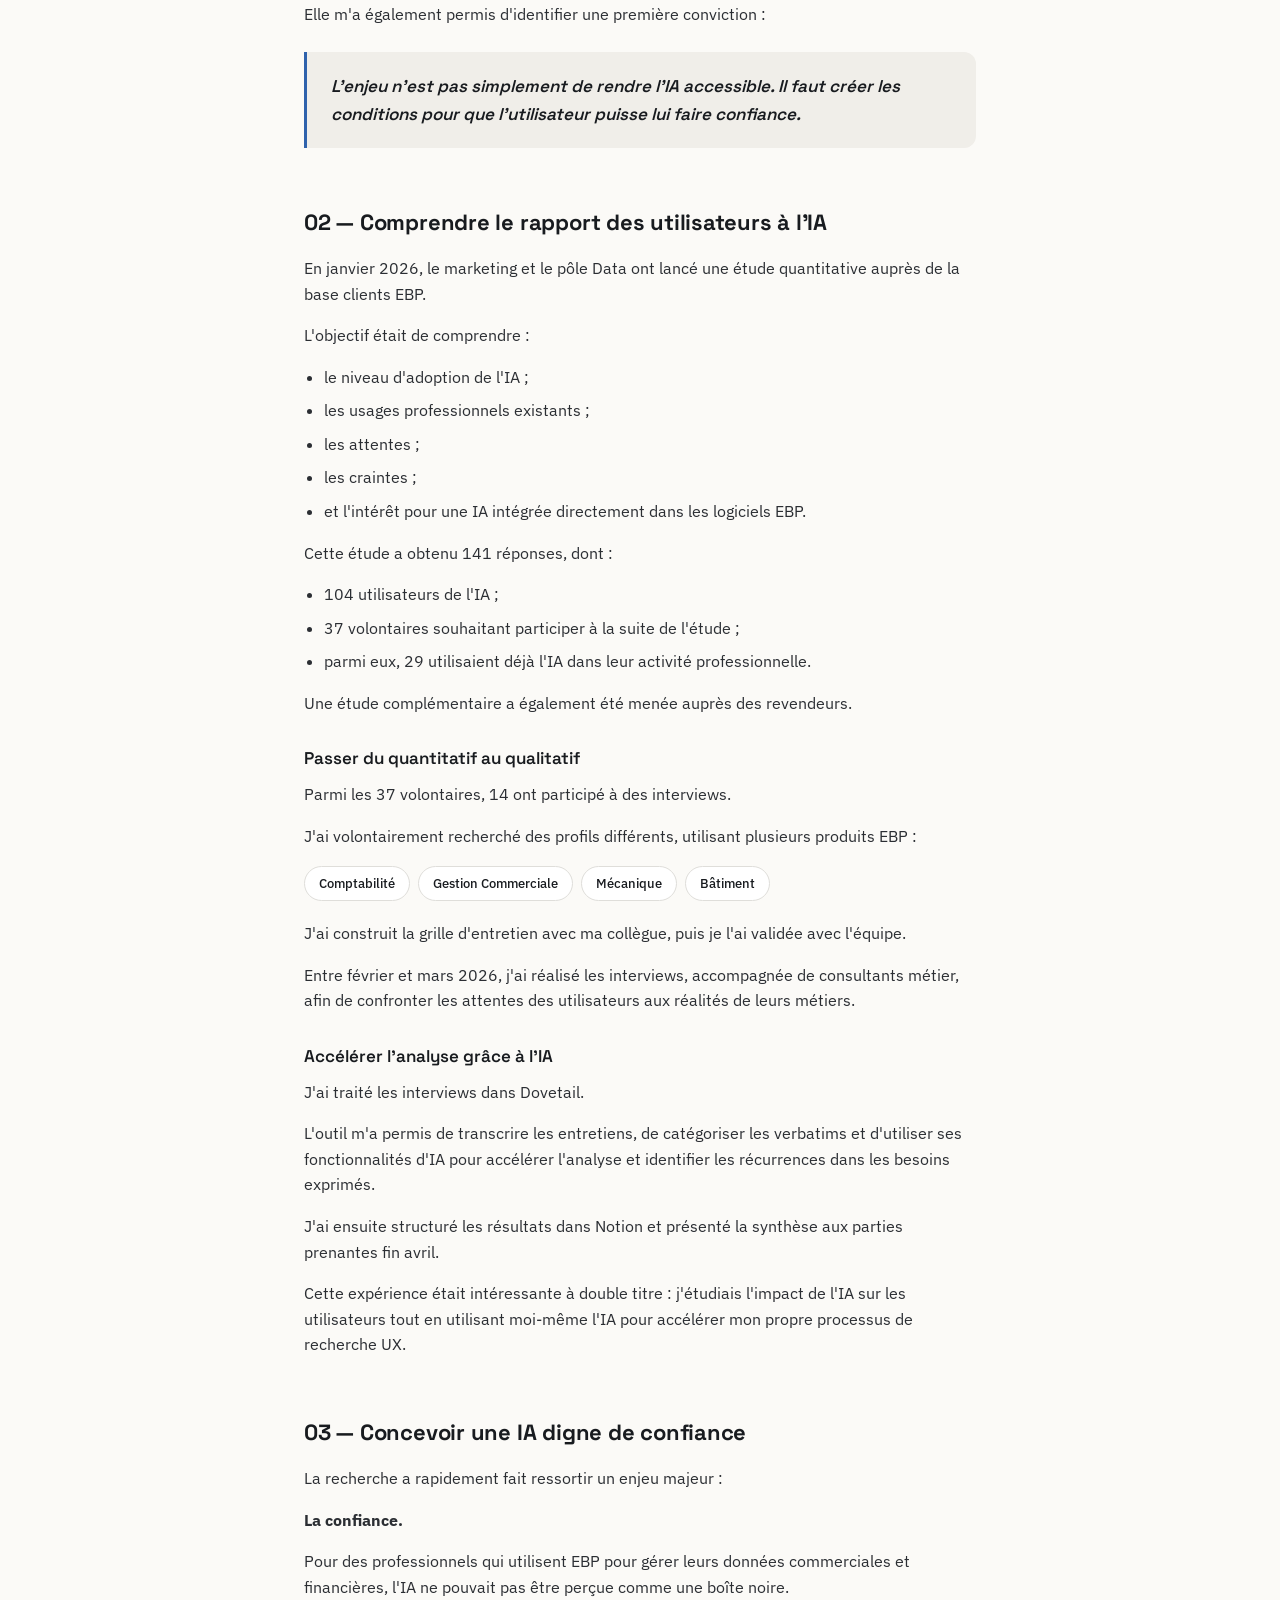
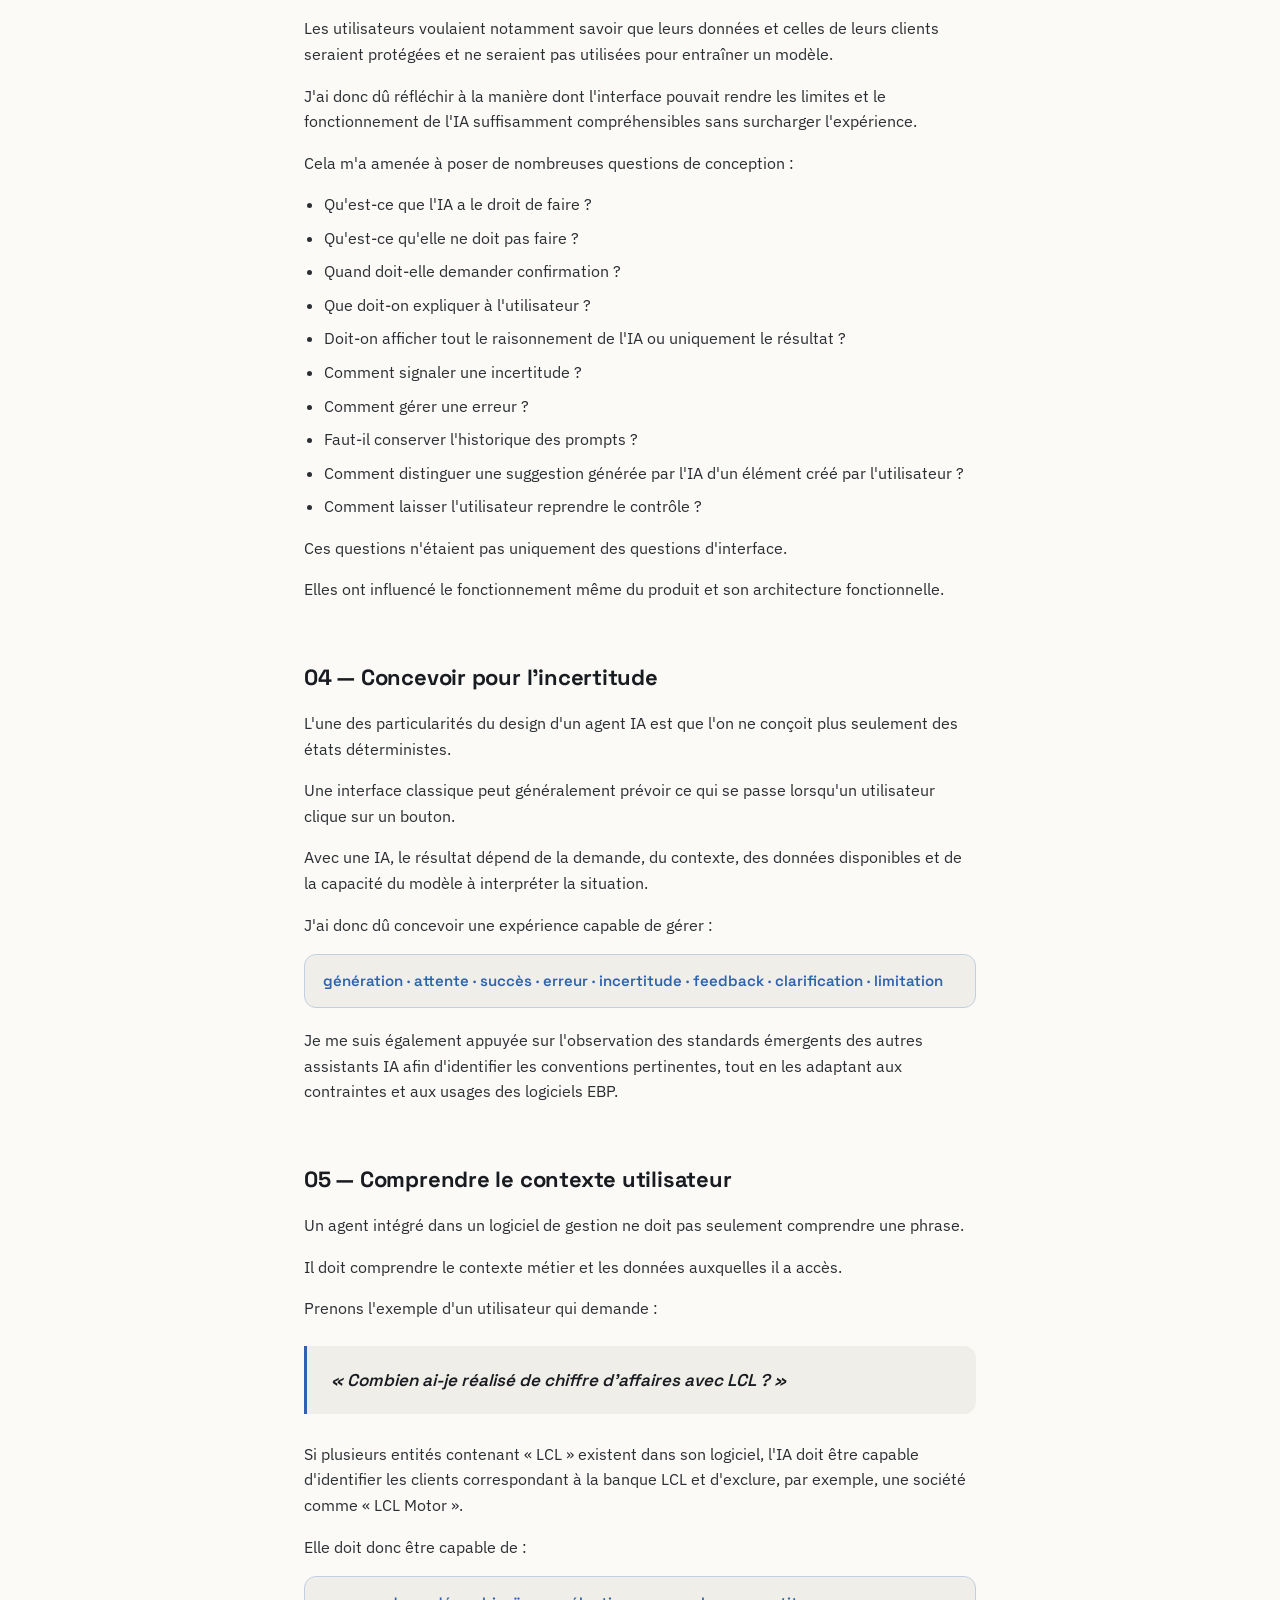
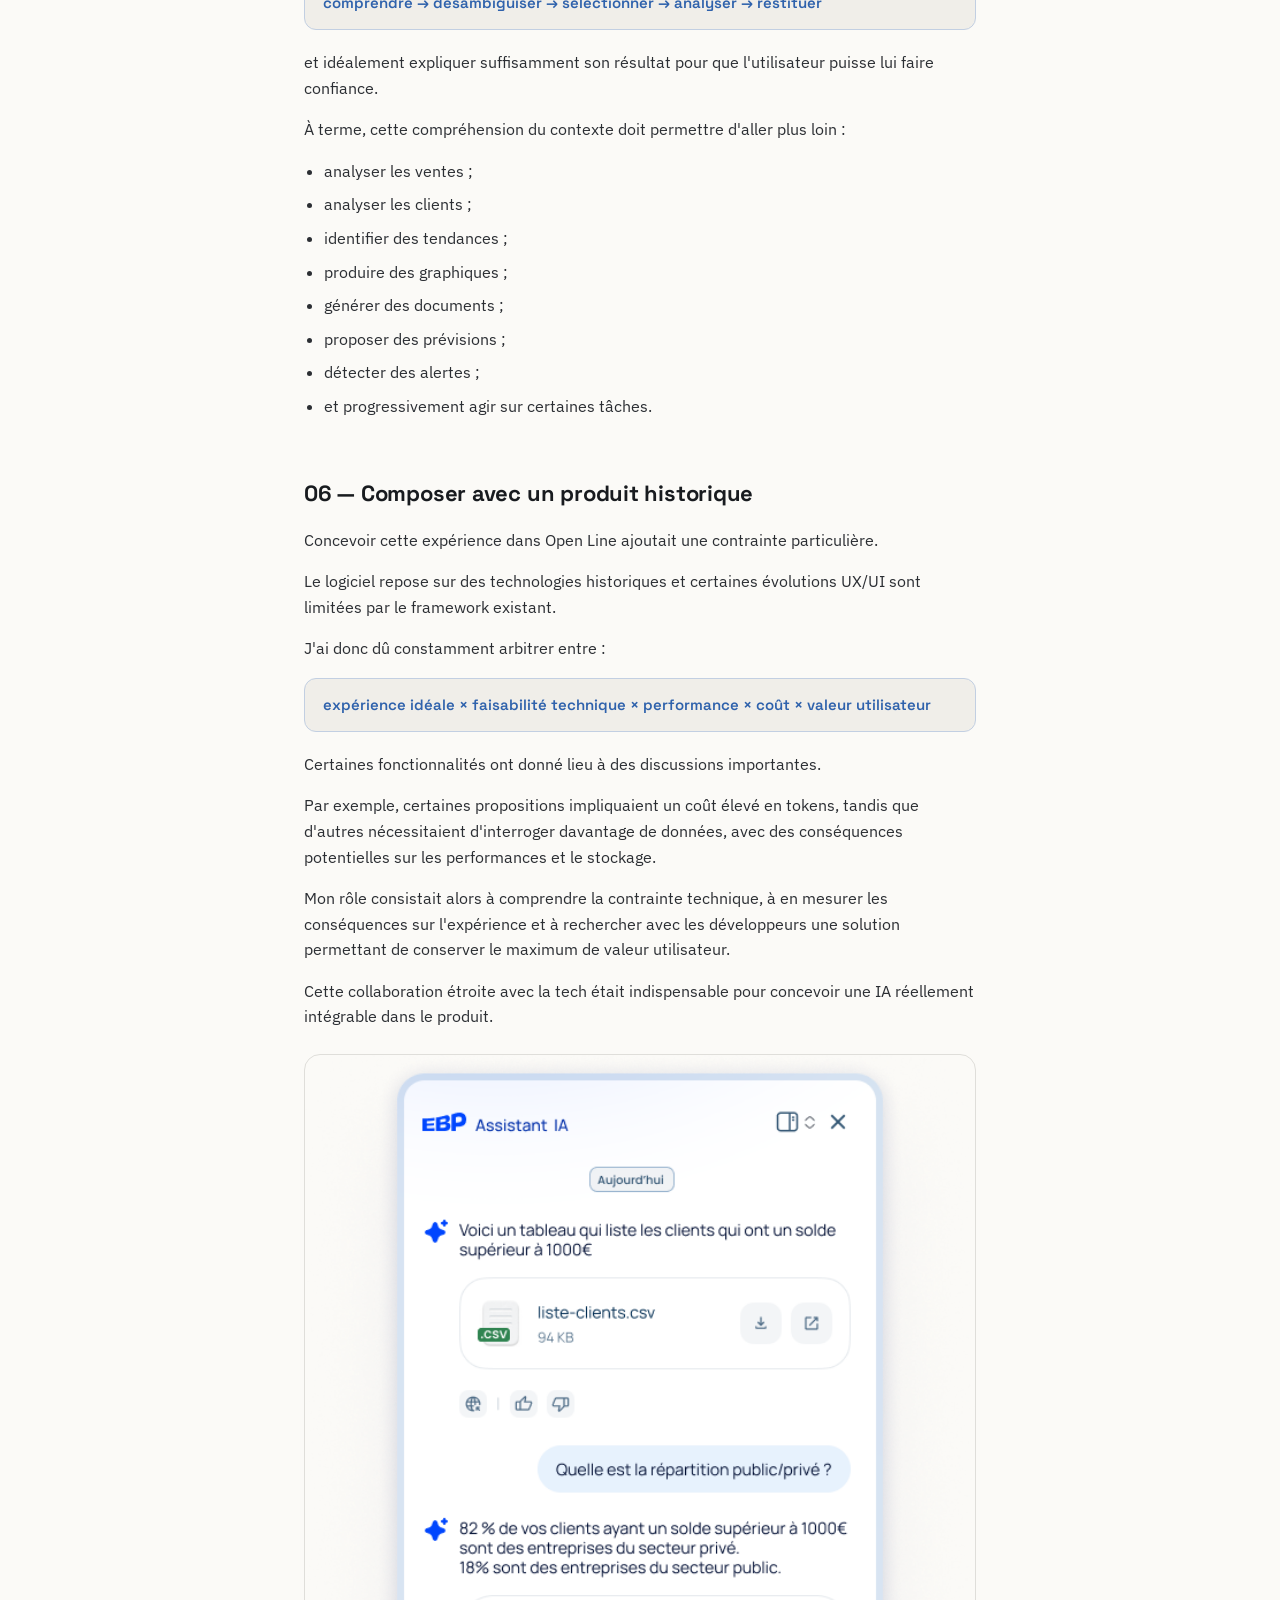
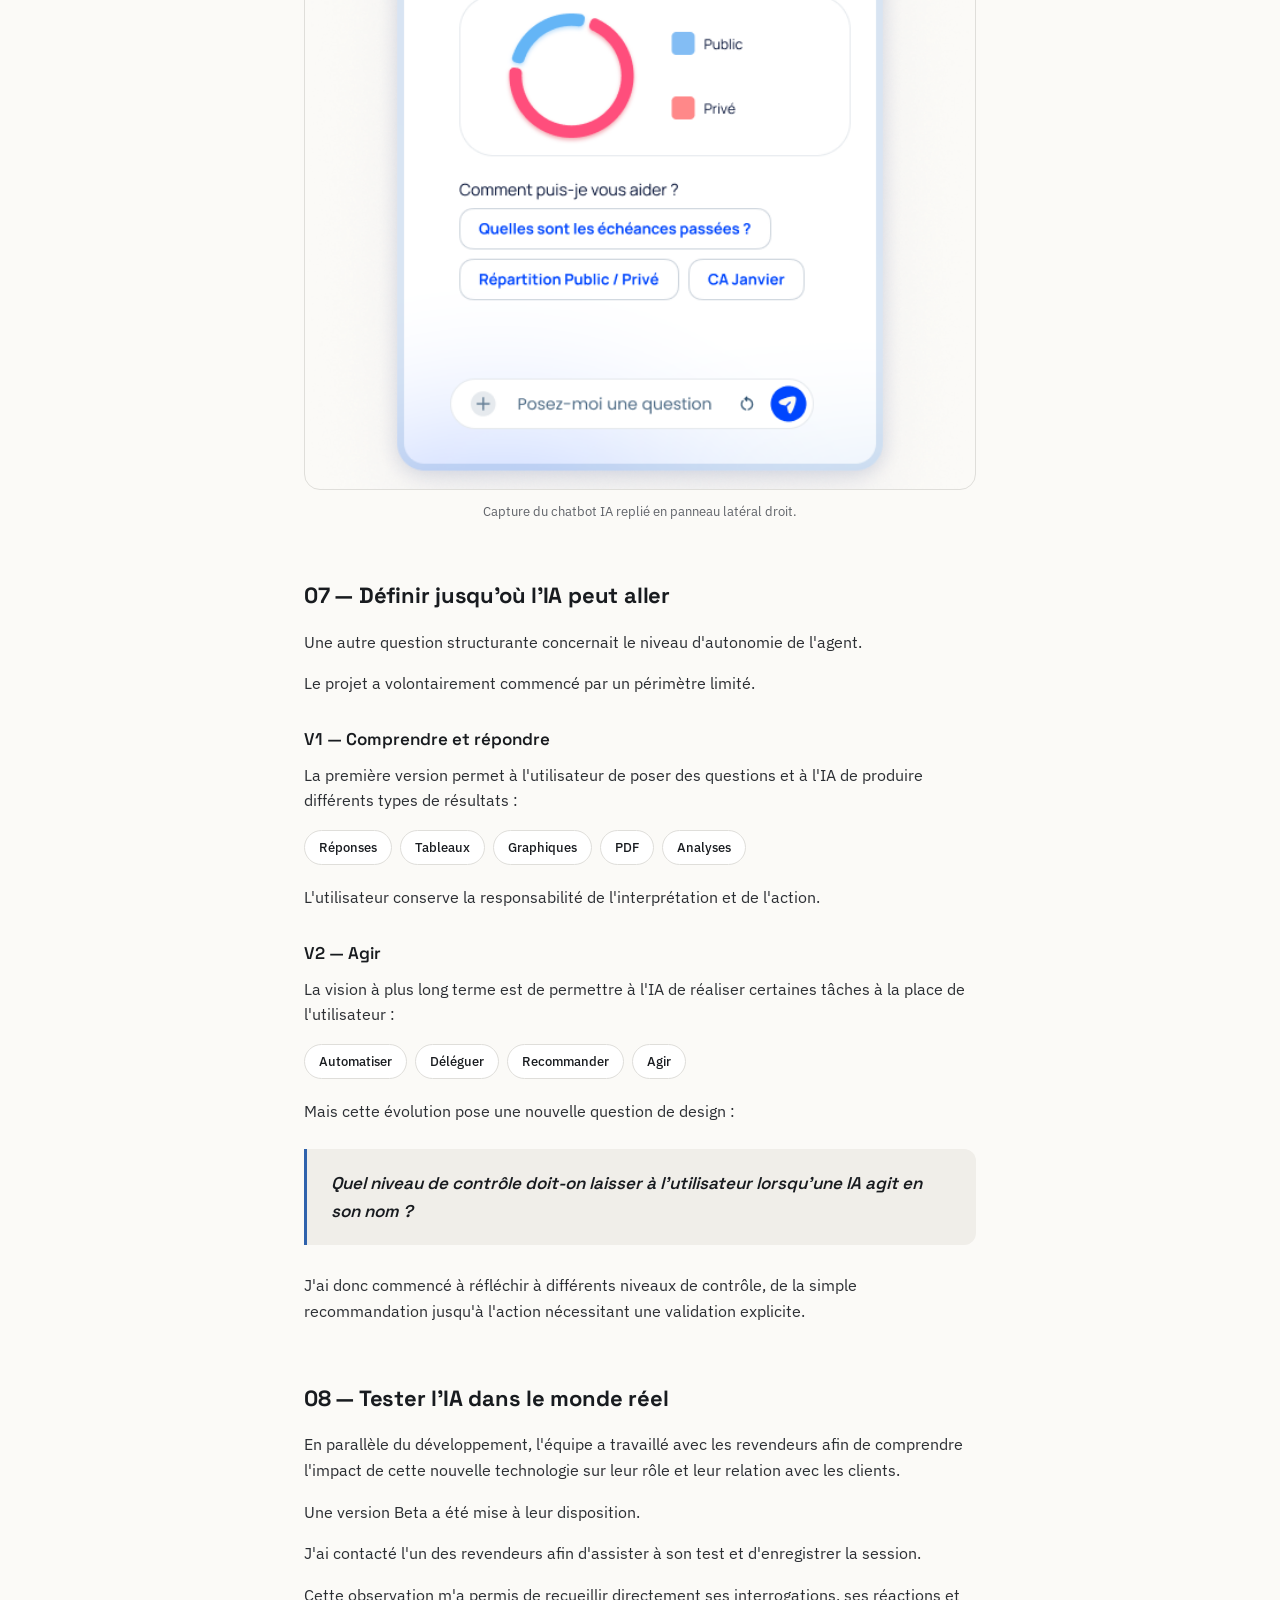
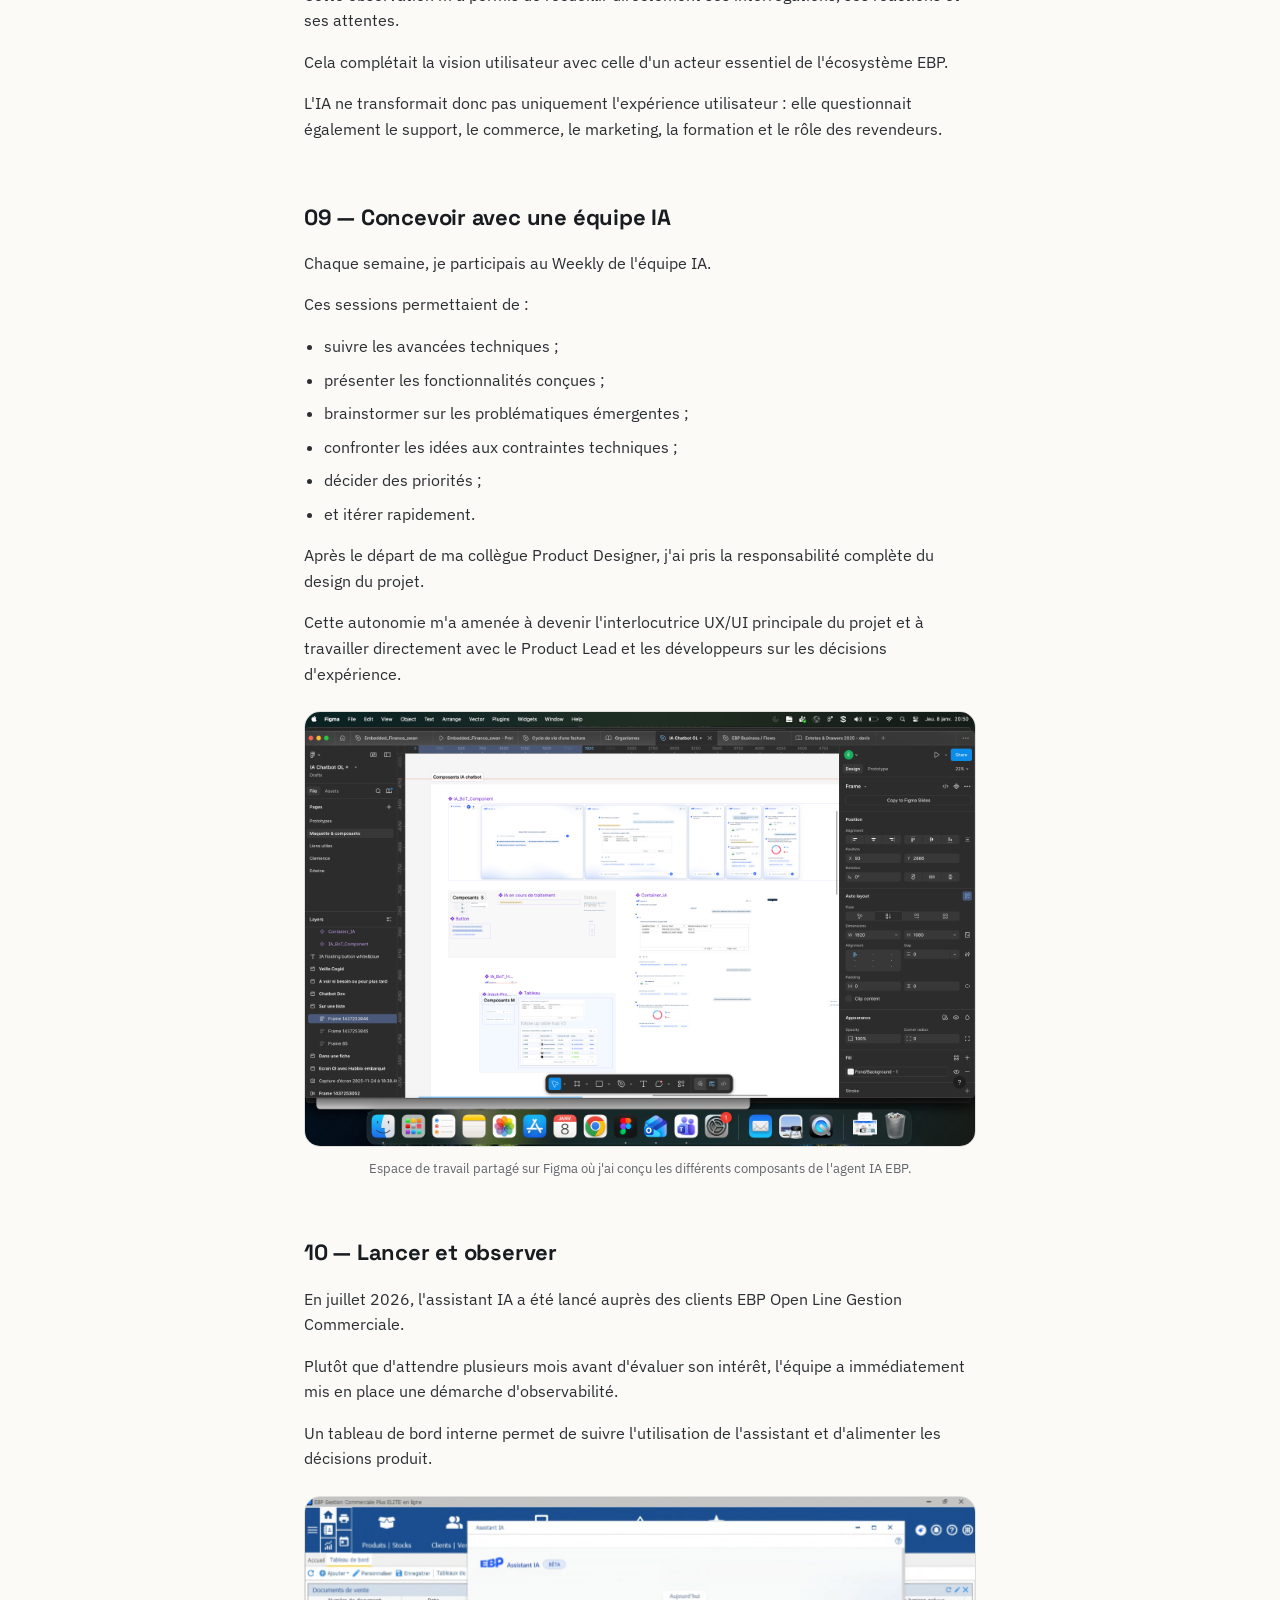
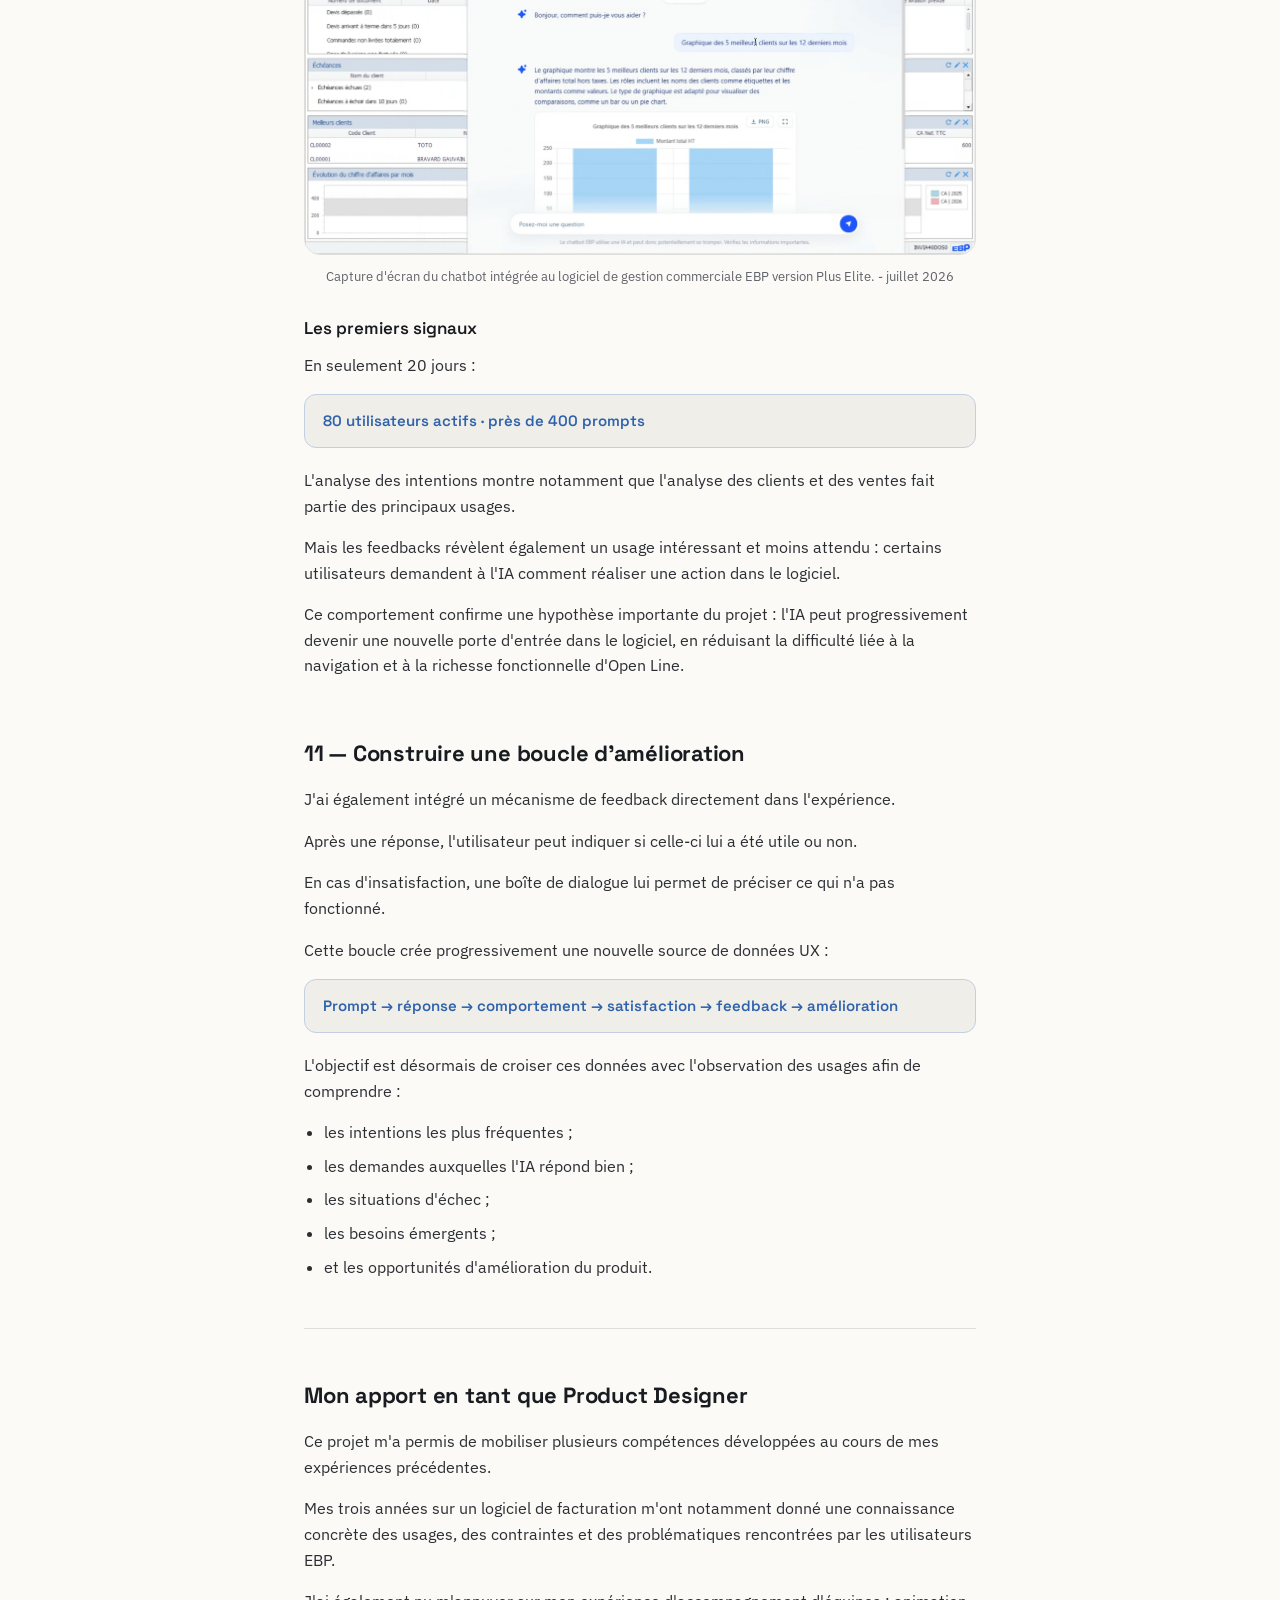
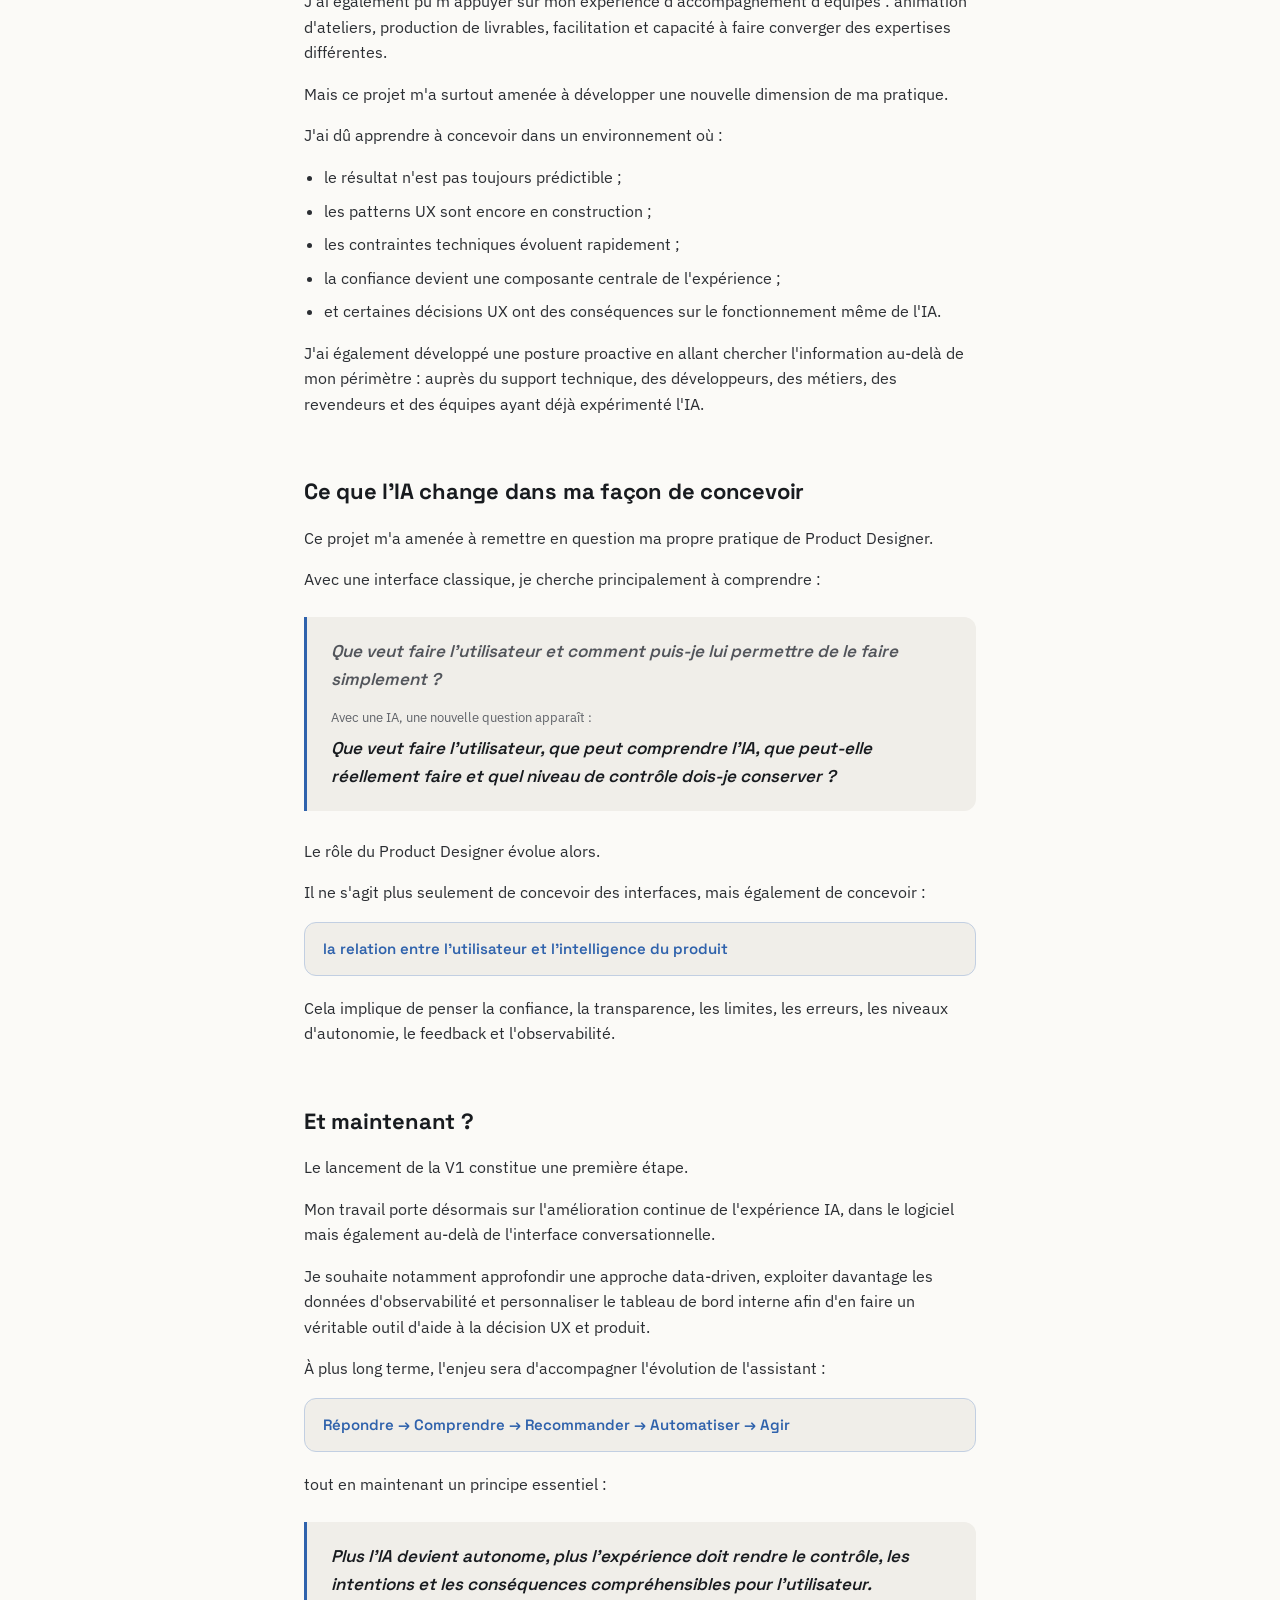
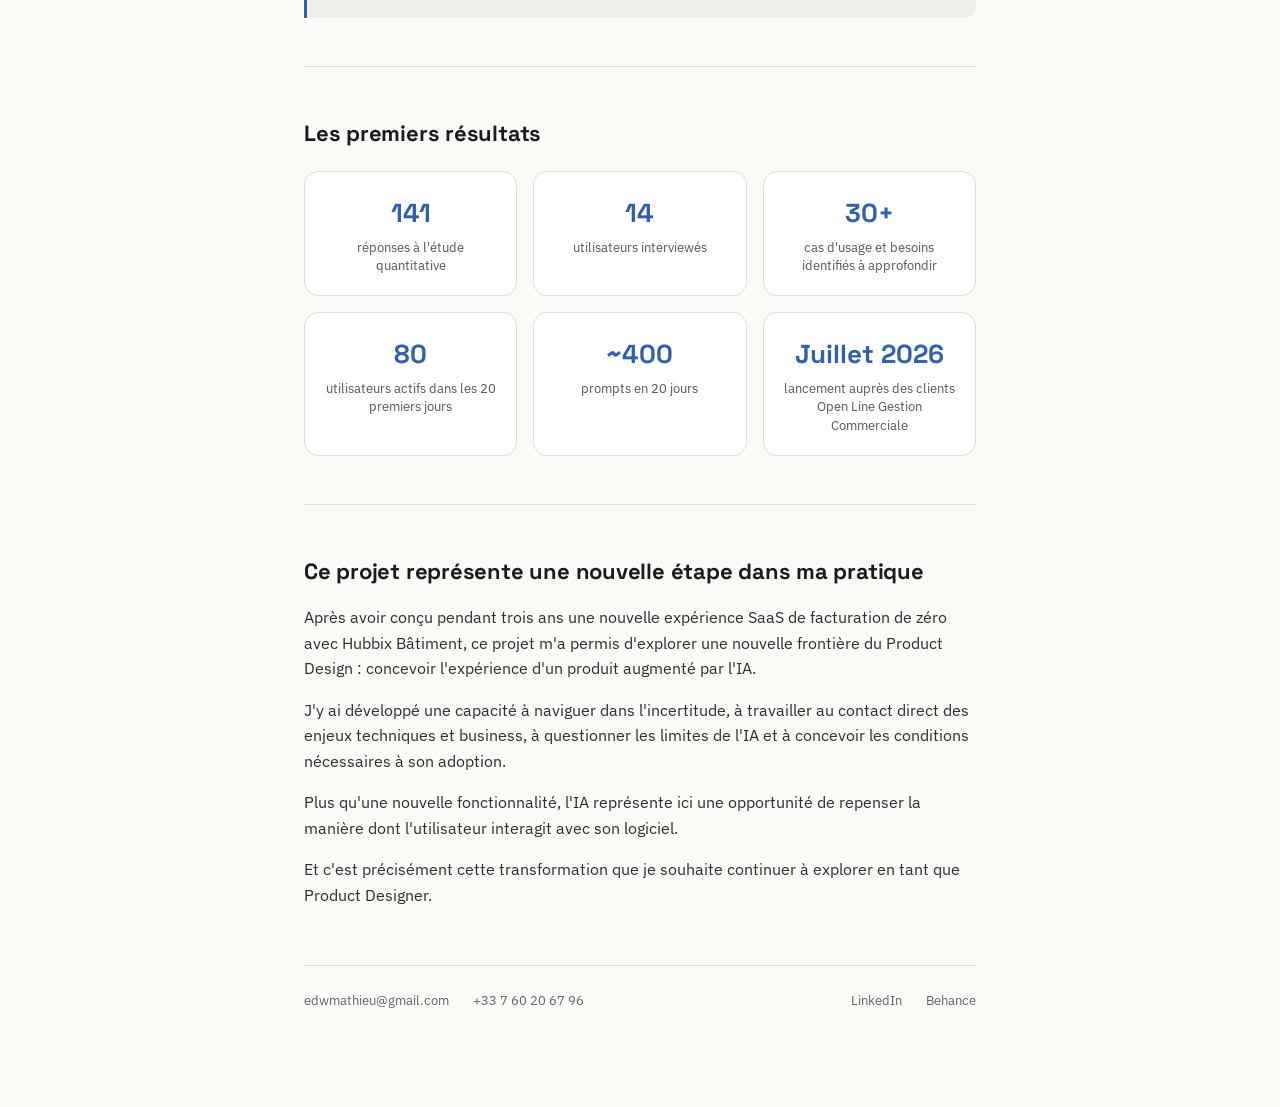
==== commit cce08ebd: "Reformule les « nous » en première personne dans les études de cas Assistant IA EBP, EBP Open Line e" ====
--- a/agent-ia-case-study.html
+++ b/agent-ia-case-study.html
@@ -132,7 +132,7 @@
   <section>
     <h2>Un changement de paradigme</h2>
     <p>Le projet soulevait une question plus profonde que « comment intégrer un chatbot ? ».</p>
-    <p>Nous devions comprendre comment l'IA pouvait réellement augmenter la valeur du logiciel.</p>
+    <p>Je devais comprendre comment l'IA pouvait réellement augmenter la valeur du logiciel.</p>
     <p>Plusieurs opportunités ont émergé :</p>
     <ul class="bullets">
       <li>contourner certaines difficultés liées à la navigation et aux parcours historiques ;</li>
@@ -149,7 +149,7 @@
   <section>
     <h2>Mon rôle</h2>
     <p>Je suis arrivée dès le lancement du projet et ai participé au kick-off avec les différentes parties prenantes : PM, PO, PMM, marketing, commerce, développeurs et membres de la direction.</p>
-    <p>Avec une autre Product Designer, nous étions initialement responsables de l'ensemble du design de l'expérience IA :</p>
+    <p>J'étais initialement responsable, avec une autre Product Designer, de l'ensemble du design de l'expérience IA :</p>
     <div class="flow-line">Discovery → recherche utilisateur → conception UX/UI → prototypage → livraison → design review → itérations</div>
     <p>L'équipe IA était composée d'un Product Manager, d'un PMM, d'un Product Lead, d'un Project Manager et de trois développeurs.</p>
     <p>Je travaillais principalement avec le Product Lead et les développeurs pour transformer les opportunités identifiées en expériences réalisables.</p>
@@ -187,7 +187,7 @@
       <li>les craintes ;</li>
       <li>et l'intérêt pour une IA intégrée directement dans les logiciels EBP.</li>
     </ul>
-    <p>Nous avons obtenu 141 réponses, dont :</p>
+    <p>Cette étude a obtenu 141 réponses, dont :</p>
     <ul class="bullets">
       <li>104 utilisateurs de l'IA ;</li>
       <li>37 volontaires souhaitant participer à la suite de l'étude ;</li>
@@ -197,21 +197,21 @@
 
     <h3>Passer du quantitatif au qualitatif</h3>
     <p>Parmi les 37 volontaires, 14 ont participé à des interviews.</p>
-    <p>Nous avons volontairement recherché des profils différents, utilisant plusieurs produits EBP :</p>
+    <p>J'ai volontairement recherché des profils différents, utilisant plusieurs produits EBP :</p>
     <div class="pill-row">
       <span class="pill">Comptabilité</span>
       <span class="pill">Gestion Commerciale</span>
       <span class="pill">Mécanique</span>
       <span class="pill">Bâtiment</span>
     </div>
-    <p>Avec ma collègue, nous avons construit la grille d'entretien puis l'avons validée avec l'équipe.</p>
-    <p>Entre février et mars 2026, nous avons réalisé les interviews accompagnées de consultants métier afin de confronter les attentes des utilisateurs aux réalités de leurs métiers.</p>
+    <p>J'ai construit la grille d'entretien avec ma collègue, puis je l'ai validée avec l'équipe.</p>
+    <p>Entre février et mars 2026, j'ai réalisé les interviews, accompagnée de consultants métier, afin de confronter les attentes des utilisateurs aux réalités de leurs métiers.</p>
 
     <h3>Accélérer l'analyse grâce à l'IA</h3>
-    <p>Nous avons traité les interviews dans Dovetail.</p>
-    <p>L'outil nous a permis de transcrire les entretiens, de catégoriser les verbatims et d'utiliser ses fonctionnalités d'IA pour accélérer l'analyse et identifier les récurrences dans les besoins exprimés.</p>
-    <p>Nous avons ensuite structuré les résultats dans Notion et présenté la synthèse aux parties prenantes fin avril.</p>
-    <p>Cette expérience était intéressante à double titre : nous étudiions l'impact de l'IA sur les utilisateurs tout en utilisant nous-mêmes l'IA pour accélérer notre propre processus de recherche UX.</p>
+    <p>J'ai traité les interviews dans Dovetail.</p>
+    <p>L'outil m'a permis de transcrire les entretiens, de catégoriser les verbatims et d'utiliser ses fonctionnalités d'IA pour accélérer l'analyse et identifier les récurrences dans les besoins exprimés.</p>
+    <p>J'ai ensuite structuré les résultats dans Notion et présenté la synthèse aux parties prenantes fin avril.</p>
+    <p>Cette expérience était intéressante à double titre : j'étudiais l'impact de l'IA sur les utilisateurs tout en utilisant moi-même l'IA pour accélérer mon propre processus de recherche UX.</p>
   </section>
 
   <section>
@@ -220,8 +220,8 @@
     <p><strong>La confiance.</strong></p>
     <p>Pour des professionnels qui utilisent EBP pour gérer leurs données commerciales et financières, l'IA ne pouvait pas être perçue comme une boîte noire.</p>
     <p>Les utilisateurs voulaient notamment savoir que leurs données et celles de leurs clients seraient protégées et ne seraient pas utilisées pour entraîner un modèle.</p>
-    <p>Nous avons donc dû réfléchir à la manière dont l'interface pouvait rendre les limites et le fonctionnement de l'IA suffisamment compréhensibles sans surcharger l'expérience.</p>
-    <p>Cela nous a amenés à poser de nombreuses questions de conception :</p>
+    <p>J'ai donc dû réfléchir à la manière dont l'interface pouvait rendre les limites et le fonctionnement de l'IA suffisamment compréhensibles sans surcharger l'expérience.</p>
+    <p>Cela m'a amenée à poser de nombreuses questions de conception :</p>
     <ul class="bullets">
       <li>Qu'est-ce que l'IA a le droit de faire ?</li>
       <li>Qu'est-ce qu'elle ne doit pas faire ?</li>
@@ -243,16 +243,16 @@
     <p>L'une des particularités du design d'un agent IA est que l'on ne conçoit plus seulement des états déterministes.</p>
     <p>Une interface classique peut généralement prévoir ce qui se passe lorsqu'un utilisateur clique sur un bouton.</p>
     <p>Avec une IA, le résultat dépend de la demande, du contexte, des données disponibles et de la capacité du modèle à interpréter la situation.</p>
-    <p>Nous avons donc dû concevoir une expérience capable de gérer :</p>
+    <p>J'ai donc dû concevoir une expérience capable de gérer :</p>
     <div class="flow-line">génération · attente · succès · erreur · incertitude · feedback · clarification · limitation</div>
-    <p>Nous nous sommes également appuyés sur l'observation des standards émergents des autres assistants IA afin d'identifier les conventions pertinentes, tout en les adaptant aux contraintes et aux usages des logiciels EBP.</p>
+    <p>Je me suis également appuyée sur l'observation des standards émergents des autres assistants IA afin d'identifier les conventions pertinentes, tout en les adaptant aux contraintes et aux usages des logiciels EBP.</p>
   </section>
 
   <section>
     <h2>05 — Comprendre le contexte utilisateur</h2>
     <p>Un agent intégré dans un logiciel de gestion ne doit pas seulement comprendre une phrase.</p>
     <p>Il doit comprendre le contexte métier et les données auxquelles il a accès.</p>
-    <p>Imaginons qu'un utilisateur demande :</p>
+    <p>Prenons l'exemple d'un utilisateur qui demande :</p>
     <div class="quote-shift">
       <blockquote>« Combien ai-je réalisé de chiffre d'affaires avec LCL ? »</blockquote>
     </div>
@@ -277,7 +277,7 @@
     <h2>06 — Composer avec un produit historique</h2>
     <p>Concevoir cette expérience dans Open Line ajoutait une contrainte particulière.</p>
     <p>Le logiciel repose sur des technologies historiques et certaines évolutions UX/UI sont limitées par le framework existant.</p>
-    <p>Nous avons donc dû constamment arbitrer entre :</p>
+    <p>J'ai donc dû constamment arbitrer entre :</p>
     <div class="flow-line">expérience idéale × faisabilité technique × performance × coût × valeur utilisateur</div>
     <p>Certaines fonctionnalités ont donné lieu à des discussions importantes.</p>
     <p>Par exemple, certaines propositions impliquaient un coût élevé en tokens, tandis que d'autres nécessitaient d'interroger davantage de données, avec des conséquences potentielles sur les performances et le stockage.</p>
@@ -292,7 +292,7 @@
   <section>
     <h2>07 — Définir jusqu'où l'IA peut aller</h2>
     <p>Une autre question structurante concernait le niveau d'autonomie de l'agent.</p>
-    <p>Nous avons volontairement commencé par un périmètre limité.</p>
+    <p>Le projet a volontairement commencé par un périmètre limité.</p>
 
     <h3>V1 — Comprendre et répondre</h3>
     <p>La première version permet à l'utilisateur de poser des questions et à l'IA de produire différents types de résultats :</p>
@@ -317,7 +317,7 @@
     <div class="quote-shift">
       <blockquote>Quel niveau de contrôle doit-on laisser à l'utilisateur lorsqu'une IA agit en son nom ?</blockquote>
     </div>
-    <p>Nous avons donc commencé à réfléchir à différents niveaux de contrôle, de la simple recommandation jusqu'à l'action nécessitant une validation explicite.</p>
+    <p>J'ai donc commencé à réfléchir à différents niveaux de contrôle, de la simple recommandation jusqu'à l'action nécessitant une validation explicite.</p>
   </section>
 
   <section>
@@ -325,14 +325,14 @@
     <p>En parallèle du développement, l'équipe a travaillé avec les revendeurs afin de comprendre l'impact de cette nouvelle technologie sur leur rôle et leur relation avec les clients.</p>
     <p>Une version Beta a été mise à leur disposition.</p>
     <p>J'ai contacté l'un des revendeurs afin d'assister à son test et d'enregistrer la session.</p>
-    <p>Cette observation nous a permis de recueillir directement ses interrogations, ses réactions et ses attentes.</p>
+    <p>Cette observation m'a permis de recueillir directement ses interrogations, ses réactions et ses attentes.</p>
     <p>Cela complétait la vision utilisateur avec celle d'un acteur essentiel de l'écosystème EBP.</p>
     <p>L'IA ne transformait donc pas uniquement l'expérience utilisateur : elle questionnait également le support, le commerce, le marketing, la formation et le rôle des revendeurs.</p>
   </section>
 
   <section>
     <h2>09 — Concevoir avec une équipe IA</h2>
-    <p>Chaque semaine, nous participions au Weekly de l'équipe IA.</p>
+    <p>Chaque semaine, je participais au Weekly de l'équipe IA.</p>
     <p>Ces sessions permettaient de :</p>
     <ul class="bullets">
       <li>suivre les avancées techniques ;</li>
@@ -346,7 +346,7 @@
     <p>Cette autonomie m'a amenée à devenir l'interlocutrice UX/UI principale du projet et à travailler directement avec le Product Lead et les développeurs sur les décisions d'expérience.</p>
     <figure class="case-figure">
       <img src="images/agent-ia-figma.png" alt="Assistant IA — espace de travail Figma">
-      <figcaption>Espace de travail partagé sur Figma où nous avons conçu les différents composants de l'agent IA EBP.</figcaption>
+      <figcaption>Espace de travail partagé sur Figma où j'ai conçu les différents composants de l'agent IA EBP.</figcaption>
     </figure>
   </section>
 
@@ -370,7 +370,7 @@
 
   <section>
     <h2>11 — Construire une boucle d'amélioration</h2>
-    <p>Nous avons également intégré un mécanisme de feedback directement dans l'expérience.</p>
+    <p>J'ai également intégré un mécanisme de feedback directement dans l'expérience.</p>
     <p>Après une réponse, l'utilisateur peut indiquer si celle-ci lui a été utile ou non.</p>
     <p>En cas d'insatisfaction, une boîte de dialogue lui permet de préciser ce qui n'a pas fonctionné.</p>
     <p>Cette boucle crée progressivement une nouvelle source de données UX :</p>
@@ -411,7 +411,7 @@
     <div class="quote-shift">
       <blockquote>Que veut faire l'utilisateur et comment puis-je lui permettre de le faire simplement ?</blockquote>
       <div class="quote-label">Avec une IA, une nouvelle question apparaît :</div>
-      <blockquote>Que veut faire l'utilisateur, que peut comprendre l'IA, que peut-elle réellement faire et quel niveau de contrôle devons-nous conserver ?</blockquote>
+      <blockquote>Que veut faire l'utilisateur, que peut comprendre l'IA, que peut-elle réellement faire et quel niveau de contrôle dois-je conserver ?</blockquote>
     </div>
     <p>Le rôle du Product Designer évolue alors.</p>
     <p>Il ne s'agit plus seulement de concevoir des interfaces, mais également de concevoir :</p>
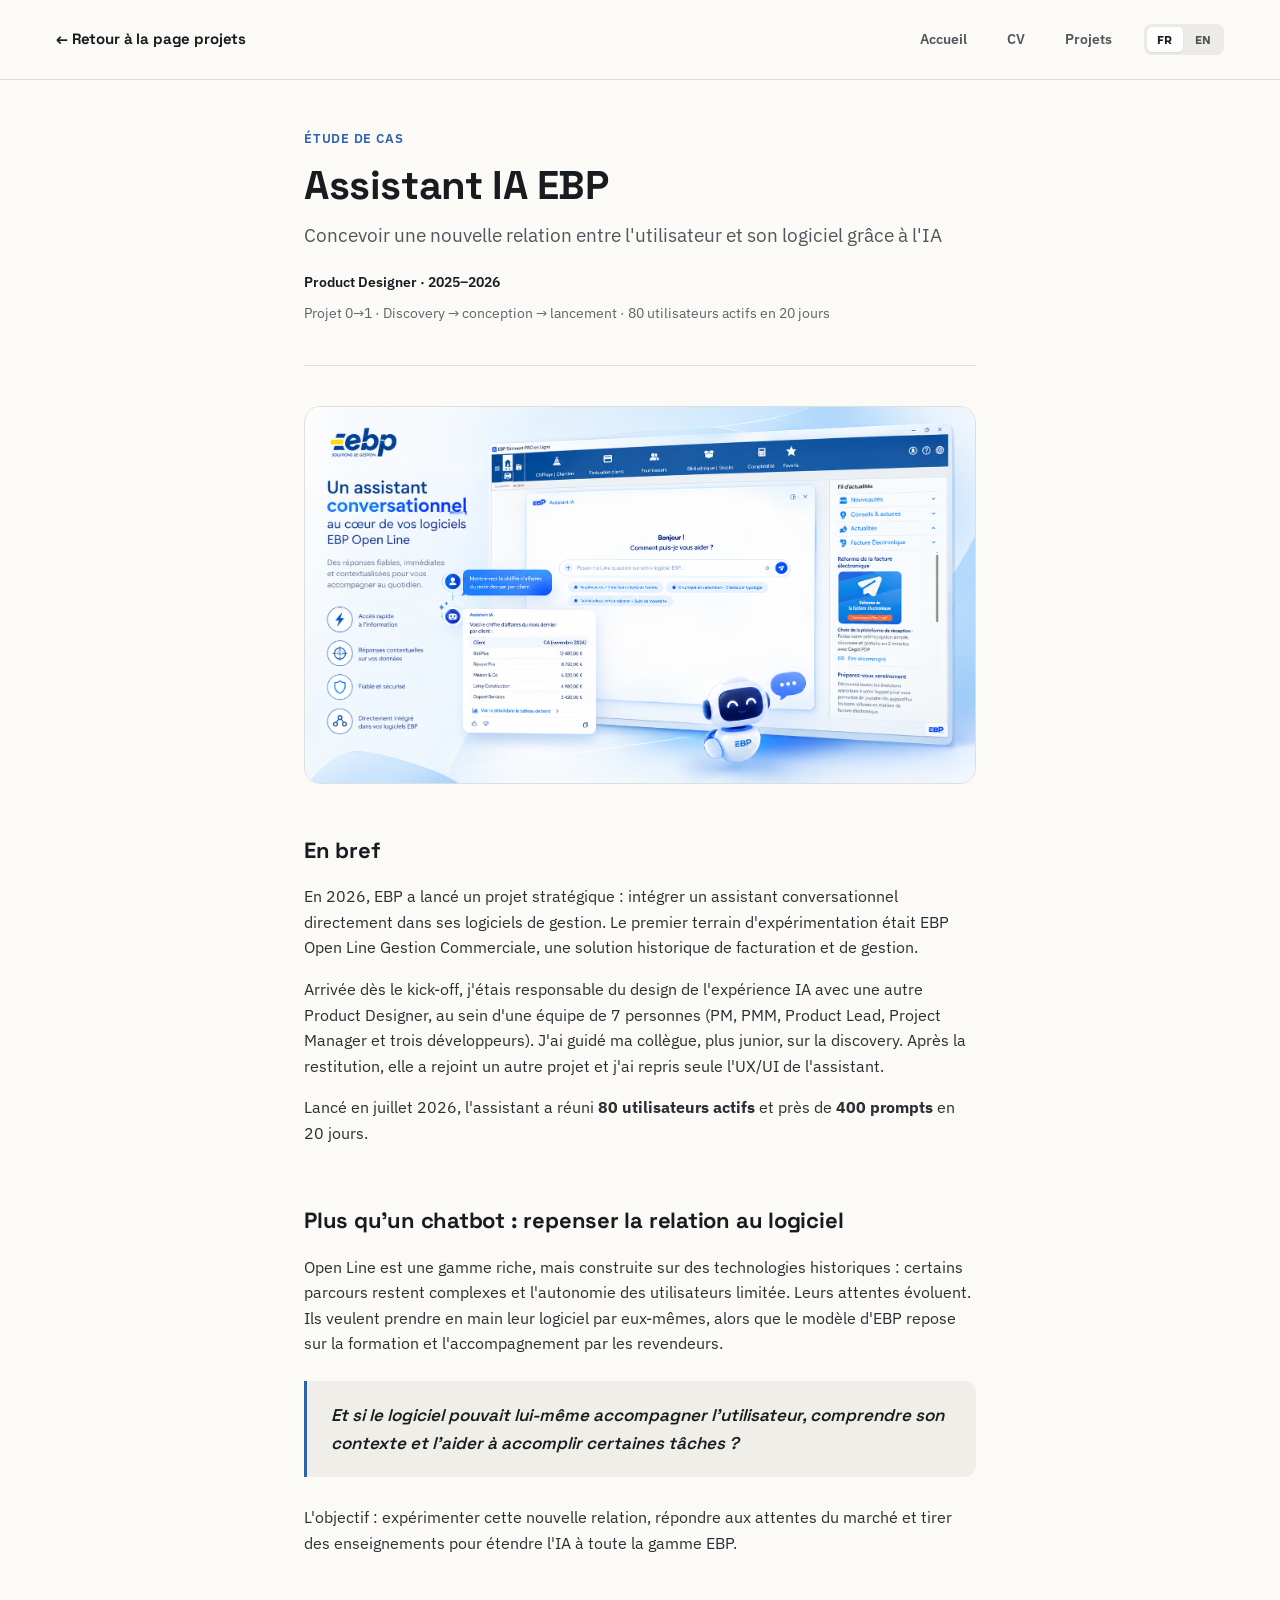
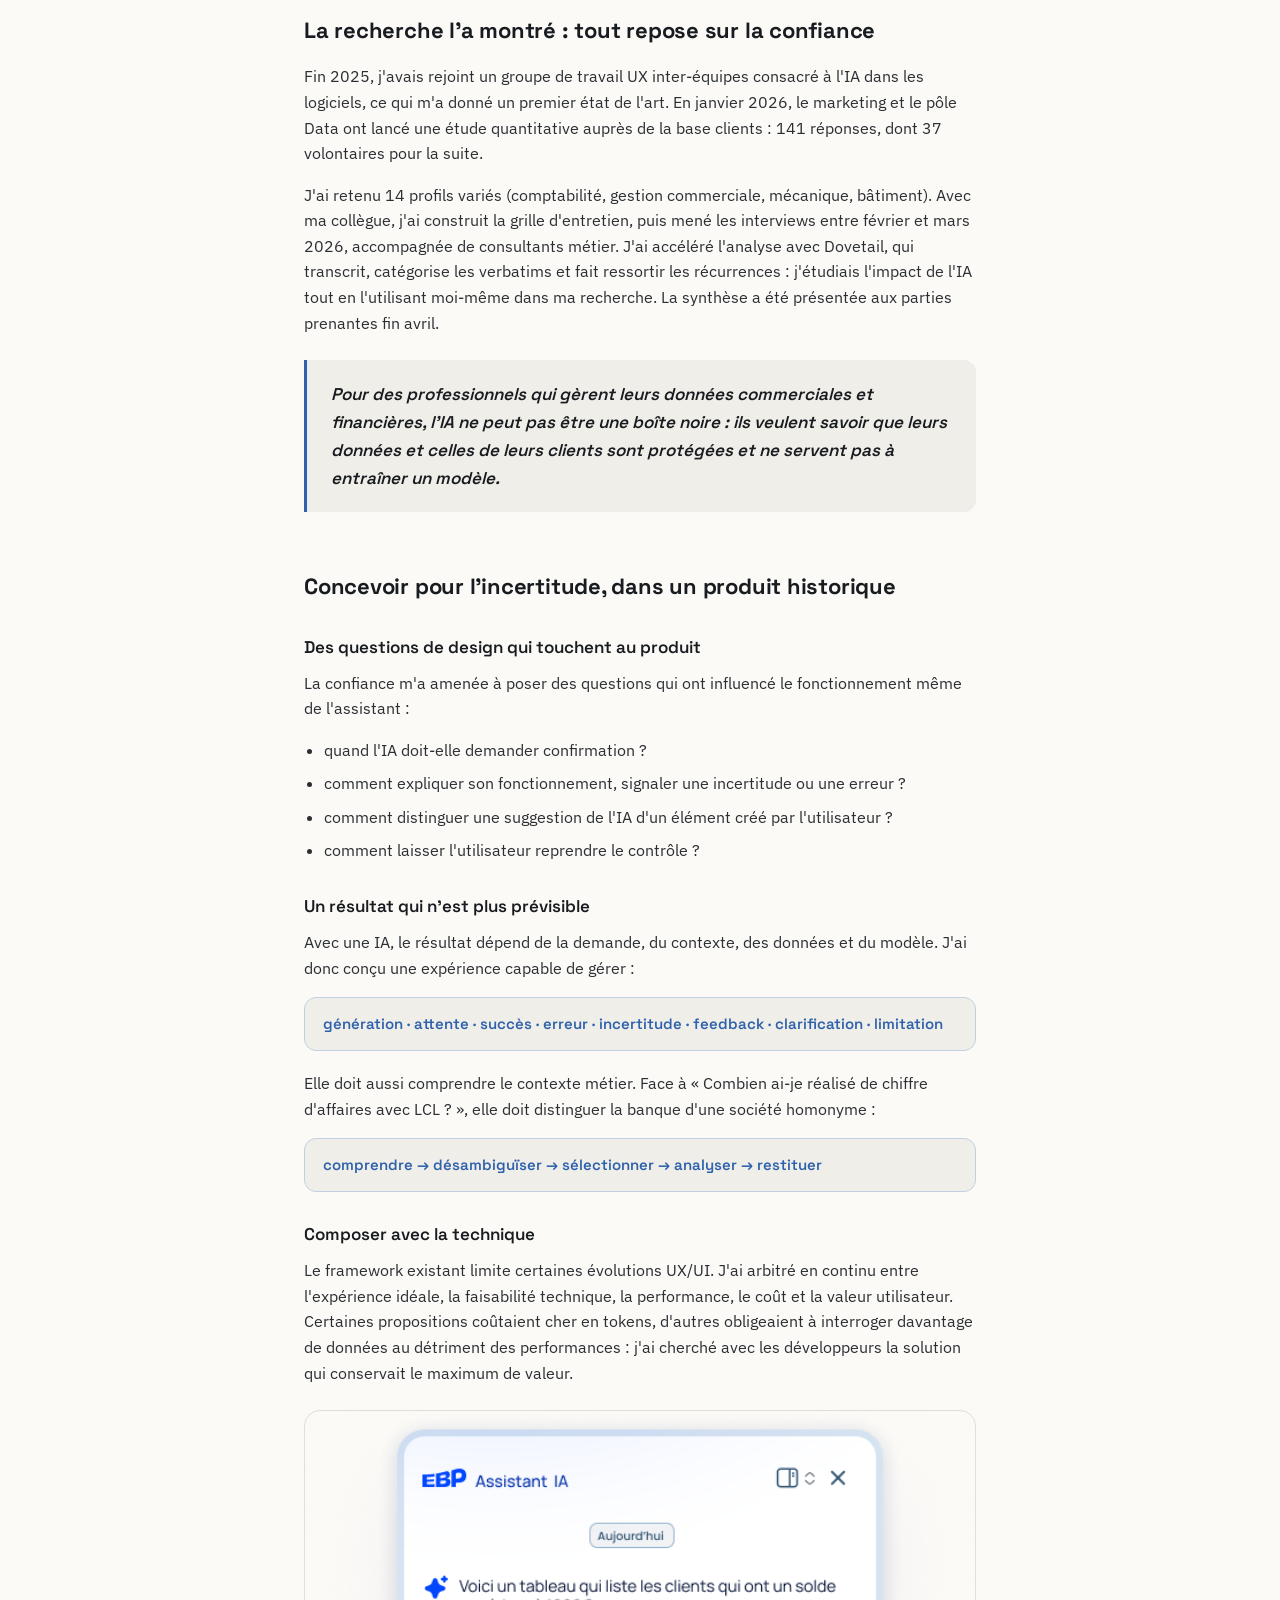
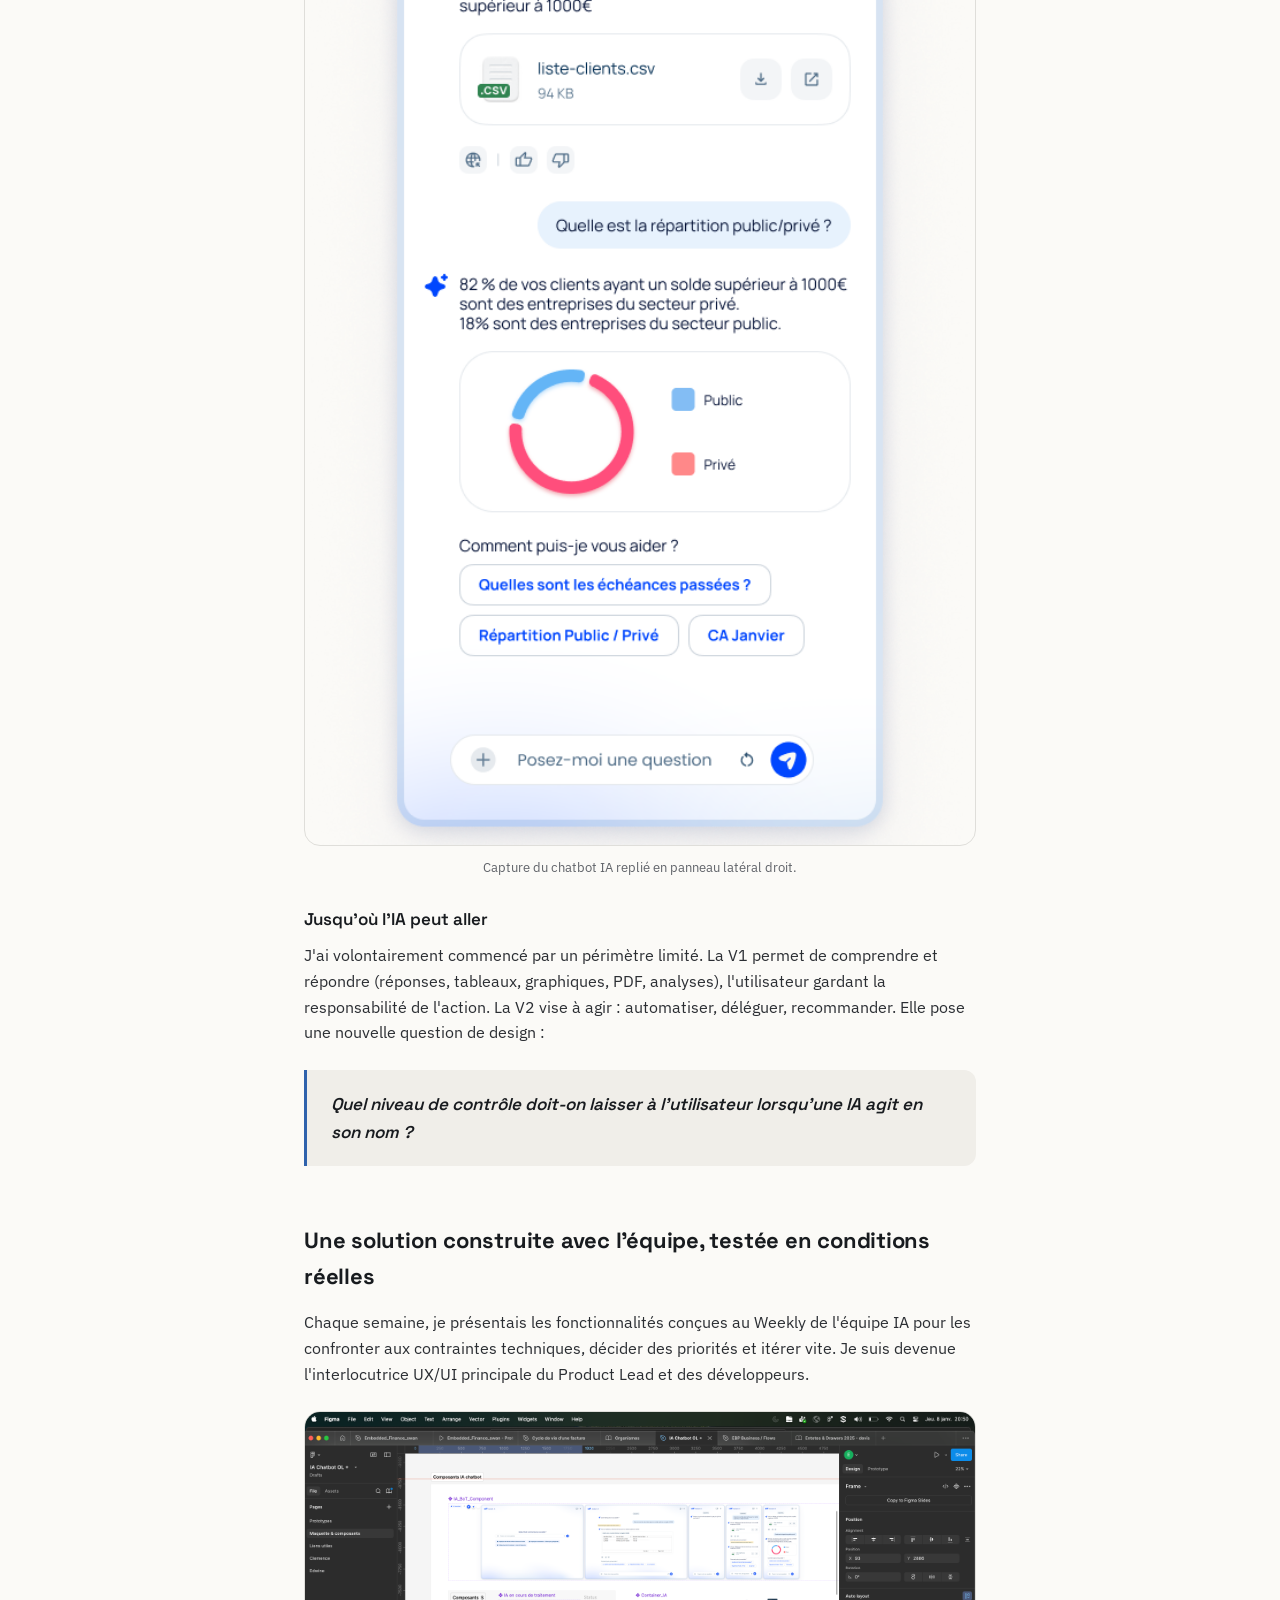
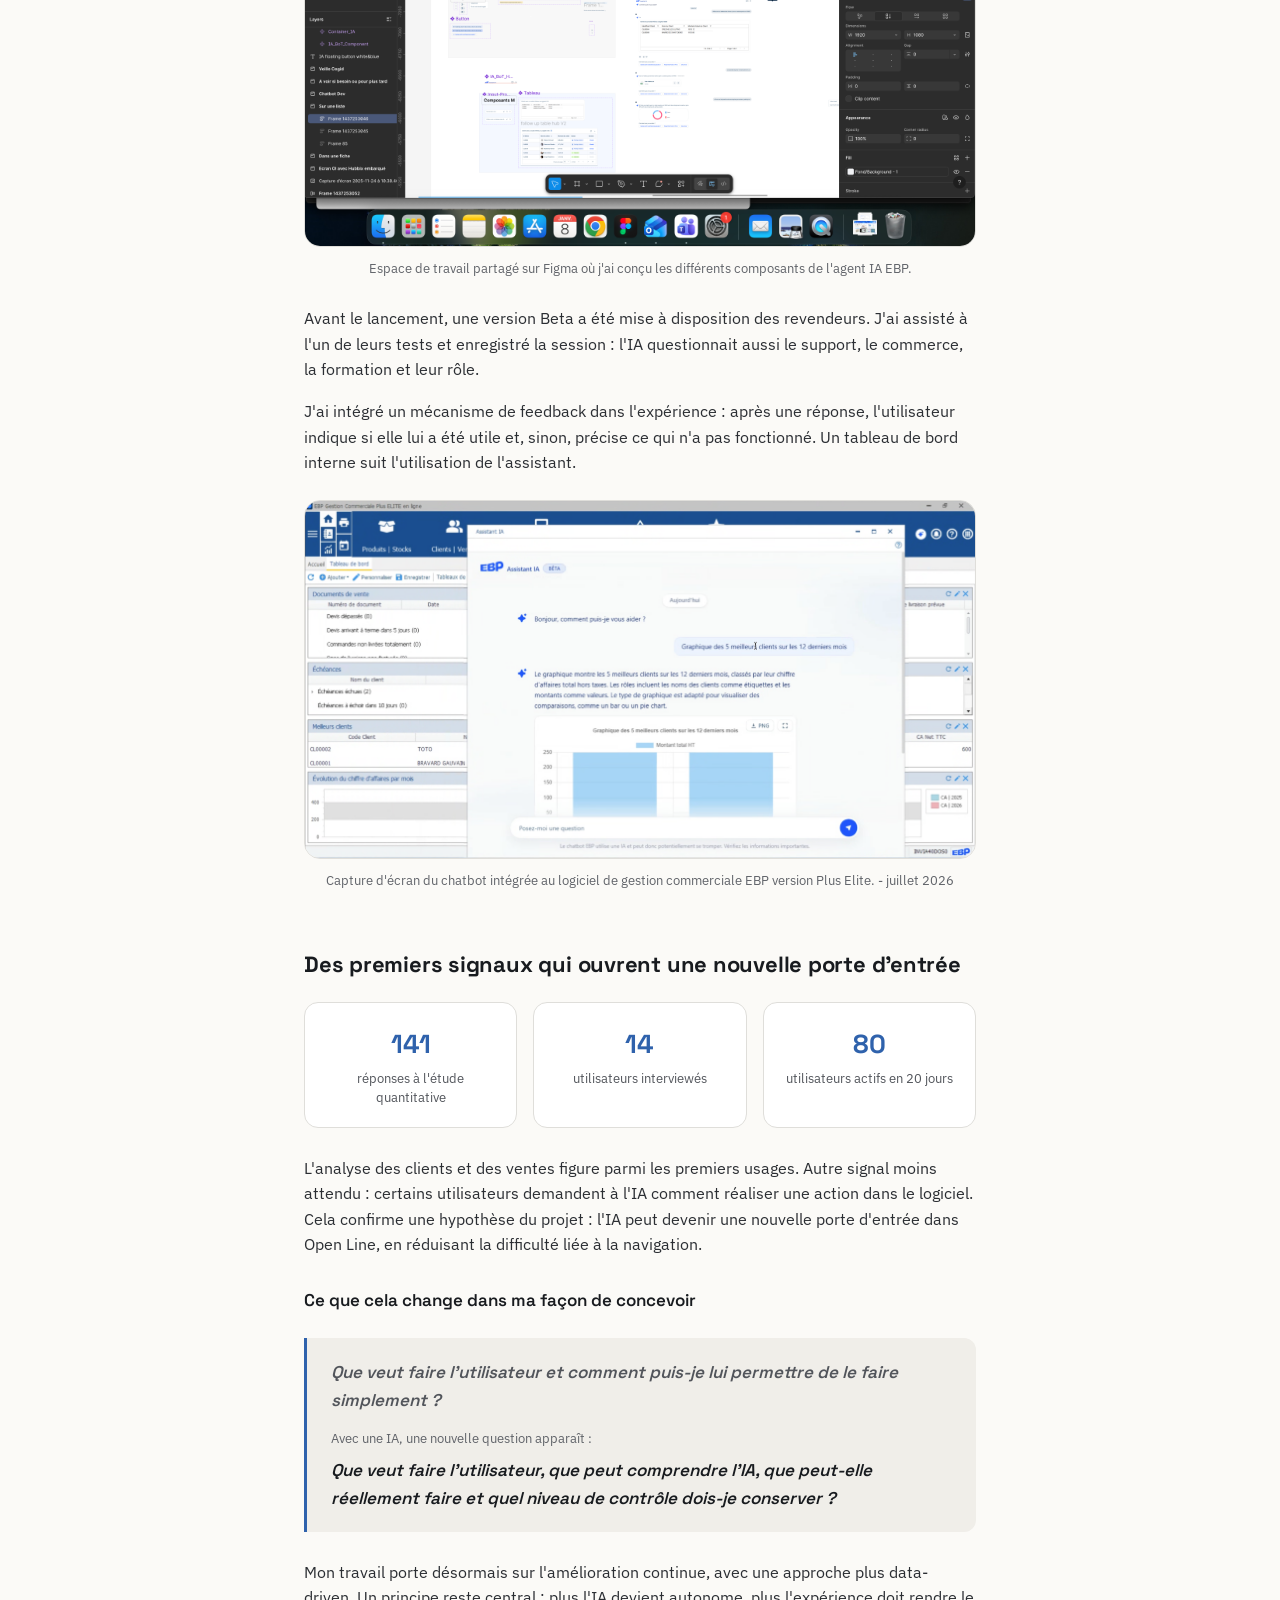
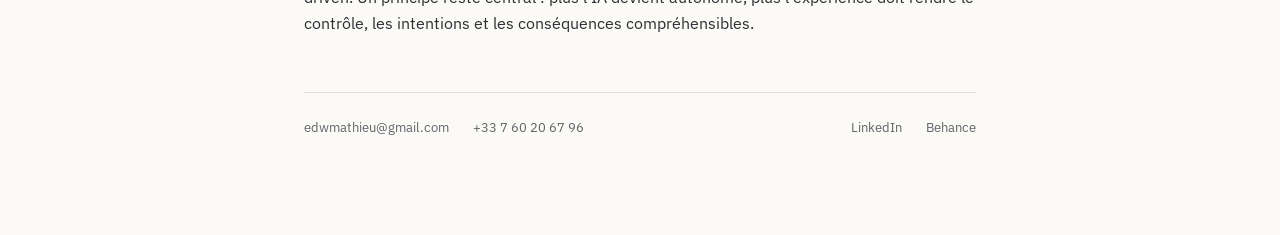
==== commit 5a1fb90b: "Condense Assistant IA EBP et EBP Open Line sur la trame des études de cas et retire la photo pleine " ====
--- a/agent-ia-case-study.html
+++ b/agent-ia-case-study.html
@@ -115,327 +115,79 @@
   <img class="hero-photo" src="images/agent-ia-hero.png" alt="Assistant IA — un assistant conversationnel au cœur de vos logiciels EBP Open Line">
 
   <section>
-    <h2>Le contexte</h2>
-    <p>En 2026, EBP a lancé un projet stratégique autour de l'intelligence artificielle : intégrer un assistant conversationnel directement dans ses logiciels de gestion.</p>
-    <p>Le premier terrain d'expérimentation a été EBP Open Line Gestion Commerciale, une solution historique de facturation et de gestion destinée notamment aux commerçants.</p>
-    <p>L'ambition était plus large que l'ajout d'un simple chatbot.</p>
-    <p>Open Line est une gamme fonctionnellement riche, mais construite sur des technologies historiques qui peuvent rendre certains parcours complexes et limiter l'autonomie des utilisateurs.</p>
-    <p>Dans le même temps, les attentes évoluent.</p>
-    <p>Les utilisateurs souhaitent pouvoir prendre davantage en main leur logiciel par eux-mêmes, alors que le modèle historique d'EBP repose notamment sur la formation et l'accompagnement par les revendeurs.</p>
-    <p>L'IA ouvre donc une nouvelle possibilité :</p>
+    <h2>En bref</h2>
+    <p>En 2026, EBP a lancé un projet stratégique : intégrer un assistant conversationnel directement dans ses logiciels de gestion. Le premier terrain d'expérimentation était EBP Open Line Gestion Commerciale, une solution historique de facturation et de gestion.</p>
+    <p>Arrivée dès le kick-off, j'étais responsable du design de l'expérience IA avec une autre Product Designer, au sein d'une équipe de 7 personnes (PM, PMM, Product Lead, Project Manager et trois développeurs). J'ai guidé ma collègue, plus junior, sur la discovery. Après la restitution, elle a rejoint un autre projet et j'ai repris seule l'UX/UI de l'assistant.</p>
+    <p>Lancé en juillet 2026, l'assistant a réuni <strong>80 utilisateurs actifs</strong> et près de <strong>400 prompts</strong> en 20 jours.</p>
+  </section>
+
+  <section>
+    <h2>Plus qu'un chatbot : repenser la relation au logiciel</h2>
+    <p>Open Line est une gamme riche, mais construite sur des technologies historiques : certains parcours restent complexes et l'autonomie des utilisateurs limitée. Leurs attentes évoluent. Ils veulent prendre en main leur logiciel par eux-mêmes, alors que le modèle d'EBP repose sur la formation et l'accompagnement par les revendeurs.</p>
     <div class="quote-shift">
       <blockquote>Et si le logiciel pouvait lui-même accompagner l'utilisateur, comprendre son contexte et l'aider à accomplir certaines tâches ?</blockquote>
     </div>
-    <p>L'objectif était d'expérimenter cette nouvelle relation avec le logiciel, de répondre aux nouvelles attentes du marché et de tirer des enseignements permettant ensuite d'étendre l'IA à l'ensemble de la gamme EBP.</p>
-  </section>
-
-  <section>
-    <h2>Un changement de paradigme</h2>
-    <p>Le projet soulevait une question plus profonde que « comment intégrer un chatbot ? ».</p>
-    <p>Je devais comprendre comment l'IA pouvait réellement augmenter la valeur du logiciel.</p>
-    <p>Plusieurs opportunités ont émergé :</p>
+    <p>L'objectif : expérimenter cette nouvelle relation, répondre aux attentes du marché et tirer des enseignements pour étendre l'IA à toute la gamme EBP.</p>
+  </section>
+
+  <section>
+    <h2>La recherche l'a montré : tout repose sur la confiance</h2>
+    <p>Fin 2025, j'avais rejoint un groupe de travail UX inter-équipes consacré à l'IA dans les logiciels, ce qui m'a donné un premier état de l'art. En janvier 2026, le marketing et le pôle Data ont lancé une étude quantitative auprès de la base clients : 141 réponses, dont 37 volontaires pour la suite.</p>
+    <p>J'ai retenu 14 profils variés (comptabilité, gestion commerciale, mécanique, bâtiment). Avec ma collègue, j'ai construit la grille d'entretien, puis mené les interviews entre février et mars 2026, accompagnée de consultants métier. J'ai accéléré l'analyse avec Dovetail, qui transcrit, catégorise les verbatims et fait ressortir les récurrences : j'étudiais l'impact de l'IA tout en l'utilisant moi-même dans ma recherche. La synthèse a été présentée aux parties prenantes fin avril.</p>
+    <div class="quote-shift">
+      <blockquote>Pour des professionnels qui gèrent leurs données commerciales et financières, l'IA ne peut pas être une boîte noire : ils veulent savoir que leurs données et celles de leurs clients sont protégées et ne servent pas à entraîner un modèle.</blockquote>
+    </div>
+  </section>
+
+  <section>
+    <h2>Concevoir pour l'incertitude, dans un produit historique</h2>
+
+    <h3>Des questions de design qui touchent au produit</h3>
+    <p>La confiance m'a amenée à poser des questions qui ont influencé le fonctionnement même de l'assistant :</p>
     <ul class="bullets">
-      <li>contourner certaines difficultés liées à la navigation et aux parcours historiques ;</li>
-      <li>permettre à l'utilisateur d'interroger simplement ses données ;</li>
-      <li>faciliter l'analyse de son activité ;</li>
-      <li>automatiser certaines tâches récurrentes ;</li>
-      <li>identifier des anomalies ou des événements importants ;</li>
-      <li>proposer des alertes et des prévisions ;</li>
-      <li>progressivement déléguer certaines tâches à l'IA.</li>
+      <li>quand l'IA doit-elle demander confirmation ?</li>
+      <li>comment expliquer son fonctionnement, signaler une incertitude ou une erreur ?</li>
+      <li>comment distinguer une suggestion de l'IA d'un élément créé par l'utilisateur ?</li>
+      <li>comment laisser l'utilisateur reprendre le contrôle ?</li>
     </ul>
-    <p>À terme, l'ambition était de passer d'une IA qui répond à une IA qui peut également agir, tout en conservant un niveau de contrôle adapté à l'utilisateur.</p>
-  </section>
-
-  <section>
-    <h2>Mon rôle</h2>
-    <p>Je suis arrivée dès le lancement du projet et ai participé au kick-off avec les différentes parties prenantes : PM, PO, PMM, marketing, commerce, développeurs et membres de la direction.</p>
-    <p>J'étais initialement responsable, avec une autre Product Designer, de l'ensemble du design de l'expérience IA :</p>
-    <div class="flow-line">Discovery → recherche utilisateur → conception UX/UI → prototypage → livraison → design review → itérations</div>
-    <p>L'équipe IA était composée d'un Product Manager, d'un PMM, d'un Product Lead, d'un Project Manager et de trois développeurs.</p>
-    <p>Je travaillais principalement avec le Product Lead et les développeurs pour transformer les opportunités identifiées en expériences réalisables.</p>
-    <p>Après la restitution de la discovery, ma collègue a rejoint un autre projet et j'ai repris 100 % de la responsabilité UX/UI de l'assistant.</p>
-  </section>
-
-  <section>
-    <h2>01 — Arriver avec un premier bagage sur l'IA</h2>
-    <p>Avant même le lancement du projet EBP, j'avais rejoint fin 2025 un groupe de travail UX de Cegid consacré à l'intégration de l'IA dans les logiciels.</p>
-    <p>Le groupe réunissait des équipes ayant déjà expérimenté l'IA et travaillait à la production d'un livrable partagé au sein du groupe Cegid.</p>
-    <p>J'ai participé aux ateliers et à la structuration des enseignements autour :</p>
-    <ul class="bullets">
-      <li>des usages de l'IA dans les logiciels ;</li>
-      <li>des impacts sur les utilisateurs ;</li>
-      <li>des nouvelles interactions ;</li>
-      <li>des problématiques de confiance ;</li>
-      <li>des limites de l'IA ;</li>
-      <li>et des conséquences pour les autres métiers de l'entreprise.</li>
-    </ul>
-    <p>Cette expérience m'a permis d'arriver sur le projet EBP avec une première compréhension de l'état de l'art et des enjeux spécifiques à l'intégration de l'IA dans un logiciel professionnel.</p>
-    <p>Elle m'a également permis d'identifier une première conviction :</p>
-    <div class="quote-shift">
-      <blockquote>L'enjeu n'est pas simplement de rendre l'IA accessible. Il faut créer les conditions pour que l'utilisateur puisse lui faire confiance.</blockquote>
-    </div>
-  </section>
-
-  <section>
-    <h2>02 — Comprendre le rapport des utilisateurs à l'IA</h2>
-    <p>En janvier 2026, le marketing et le pôle Data ont lancé une étude quantitative auprès de la base clients EBP.</p>
-    <p>L'objectif était de comprendre :</p>
-    <ul class="bullets">
-      <li>le niveau d'adoption de l'IA ;</li>
-      <li>les usages professionnels existants ;</li>
-      <li>les attentes ;</li>
-      <li>les craintes ;</li>
-      <li>et l'intérêt pour une IA intégrée directement dans les logiciels EBP.</li>
-    </ul>
-    <p>Cette étude a obtenu 141 réponses, dont :</p>
-    <ul class="bullets">
-      <li>104 utilisateurs de l'IA ;</li>
-      <li>37 volontaires souhaitant participer à la suite de l'étude ;</li>
-      <li>parmi eux, 29 utilisaient déjà l'IA dans leur activité professionnelle.</li>
-    </ul>
-    <p>Une étude complémentaire a également été menée auprès des revendeurs.</p>
-
-    <h3>Passer du quantitatif au qualitatif</h3>
-    <p>Parmi les 37 volontaires, 14 ont participé à des interviews.</p>
-    <p>J'ai volontairement recherché des profils différents, utilisant plusieurs produits EBP :</p>
-    <div class="pill-row">
-      <span class="pill">Comptabilité</span>
-      <span class="pill">Gestion Commerciale</span>
-      <span class="pill">Mécanique</span>
-      <span class="pill">Bâtiment</span>
-    </div>
-    <p>J'ai construit la grille d'entretien avec ma collègue, puis je l'ai validée avec l'équipe.</p>
-    <p>Entre février et mars 2026, j'ai réalisé les interviews, accompagnée de consultants métier, afin de confronter les attentes des utilisateurs aux réalités de leurs métiers.</p>
-
-    <h3>Accélérer l'analyse grâce à l'IA</h3>
-    <p>J'ai traité les interviews dans Dovetail.</p>
-    <p>L'outil m'a permis de transcrire les entretiens, de catégoriser les verbatims et d'utiliser ses fonctionnalités d'IA pour accélérer l'analyse et identifier les récurrences dans les besoins exprimés.</p>
-    <p>J'ai ensuite structuré les résultats dans Notion et présenté la synthèse aux parties prenantes fin avril.</p>
-    <p>Cette expérience était intéressante à double titre : j'étudiais l'impact de l'IA sur les utilisateurs tout en utilisant moi-même l'IA pour accélérer mon propre processus de recherche UX.</p>
-  </section>
-
-  <section>
-    <h2>03 — Concevoir une IA digne de confiance</h2>
-    <p>La recherche a rapidement fait ressortir un enjeu majeur :</p>
-    <p><strong>La confiance.</strong></p>
-    <p>Pour des professionnels qui utilisent EBP pour gérer leurs données commerciales et financières, l'IA ne pouvait pas être perçue comme une boîte noire.</p>
-    <p>Les utilisateurs voulaient notamment savoir que leurs données et celles de leurs clients seraient protégées et ne seraient pas utilisées pour entraîner un modèle.</p>
-    <p>J'ai donc dû réfléchir à la manière dont l'interface pouvait rendre les limites et le fonctionnement de l'IA suffisamment compréhensibles sans surcharger l'expérience.</p>
-    <p>Cela m'a amenée à poser de nombreuses questions de conception :</p>
-    <ul class="bullets">
-      <li>Qu'est-ce que l'IA a le droit de faire ?</li>
-      <li>Qu'est-ce qu'elle ne doit pas faire ?</li>
-      <li>Quand doit-elle demander confirmation ?</li>
-      <li>Que doit-on expliquer à l'utilisateur ?</li>
-      <li>Doit-on afficher tout le raisonnement de l'IA ou uniquement le résultat ?</li>
-      <li>Comment signaler une incertitude ?</li>
-      <li>Comment gérer une erreur ?</li>
-      <li>Faut-il conserver l'historique des prompts ?</li>
-      <li>Comment distinguer une suggestion générée par l'IA d'un élément créé par l'utilisateur ?</li>
-      <li>Comment laisser l'utilisateur reprendre le contrôle ?</li>
-    </ul>
-    <p>Ces questions n'étaient pas uniquement des questions d'interface.</p>
-    <p>Elles ont influencé le fonctionnement même du produit et son architecture fonctionnelle.</p>
-  </section>
-
-  <section>
-    <h2>04 — Concevoir pour l'incertitude</h2>
-    <p>L'une des particularités du design d'un agent IA est que l'on ne conçoit plus seulement des états déterministes.</p>
-    <p>Une interface classique peut généralement prévoir ce qui se passe lorsqu'un utilisateur clique sur un bouton.</p>
-    <p>Avec une IA, le résultat dépend de la demande, du contexte, des données disponibles et de la capacité du modèle à interpréter la situation.</p>
-    <p>J'ai donc dû concevoir une expérience capable de gérer :</p>
+
+    <h3>Un résultat qui n'est plus prévisible</h3>
+    <p>Avec une IA, le résultat dépend de la demande, du contexte, des données et du modèle. J'ai donc conçu une expérience capable de gérer :</p>
     <div class="flow-line">génération · attente · succès · erreur · incertitude · feedback · clarification · limitation</div>
-    <p>Je me suis également appuyée sur l'observation des standards émergents des autres assistants IA afin d'identifier les conventions pertinentes, tout en les adaptant aux contraintes et aux usages des logiciels EBP.</p>
-  </section>
-
-  <section>
-    <h2>05 — Comprendre le contexte utilisateur</h2>
-    <p>Un agent intégré dans un logiciel de gestion ne doit pas seulement comprendre une phrase.</p>
-    <p>Il doit comprendre le contexte métier et les données auxquelles il a accès.</p>
-    <p>Prenons l'exemple d'un utilisateur qui demande :</p>
-    <div class="quote-shift">
-      <blockquote>« Combien ai-je réalisé de chiffre d'affaires avec LCL ? »</blockquote>
-    </div>
-    <p>Si plusieurs entités contenant « LCL » existent dans son logiciel, l'IA doit être capable d'identifier les clients correspondant à la banque LCL et d'exclure, par exemple, une société comme « LCL Motor ».</p>
-    <p>Elle doit donc être capable de :</p>
+    <p>Elle doit aussi comprendre le contexte métier. Face à « Combien ai-je réalisé de chiffre d'affaires avec LCL ? », elle doit distinguer la banque d'une société homonyme :</p>
     <div class="flow-line">comprendre → désambiguïser → sélectionner → analyser → restituer</div>
-    <p>et idéalement expliquer suffisamment son résultat pour que l'utilisateur puisse lui faire confiance.</p>
-    <p>À terme, cette compréhension du contexte doit permettre d'aller plus loin :</p>
-    <ul class="bullets">
-      <li>analyser les ventes ;</li>
-      <li>analyser les clients ;</li>
-      <li>identifier des tendances ;</li>
-      <li>produire des graphiques ;</li>
-      <li>générer des documents ;</li>
-      <li>proposer des prévisions ;</li>
-      <li>détecter des alertes ;</li>
-      <li>et progressivement agir sur certaines tâches.</li>
-    </ul>
-  </section>
-
-  <section>
-    <h2>06 — Composer avec un produit historique</h2>
-    <p>Concevoir cette expérience dans Open Line ajoutait une contrainte particulière.</p>
-    <p>Le logiciel repose sur des technologies historiques et certaines évolutions UX/UI sont limitées par le framework existant.</p>
-    <p>J'ai donc dû constamment arbitrer entre :</p>
-    <div class="flow-line">expérience idéale × faisabilité technique × performance × coût × valeur utilisateur</div>
-    <p>Certaines fonctionnalités ont donné lieu à des discussions importantes.</p>
-    <p>Par exemple, certaines propositions impliquaient un coût élevé en tokens, tandis que d'autres nécessitaient d'interroger davantage de données, avec des conséquences potentielles sur les performances et le stockage.</p>
-    <p>Mon rôle consistait alors à comprendre la contrainte technique, à en mesurer les conséquences sur l'expérience et à rechercher avec les développeurs une solution permettant de conserver le maximum de valeur utilisateur.</p>
-    <p>Cette collaboration étroite avec la tech était indispensable pour concevoir une IA réellement intégrable dans le produit.</p>
+
+    <h3>Composer avec la technique</h3>
+    <p>Le framework existant limite certaines évolutions UX/UI. J'ai arbitré en continu entre l'expérience idéale, la faisabilité technique, la performance, le coût et la valeur utilisateur. Certaines propositions coûtaient cher en tokens, d'autres obligeaient à interroger davantage de données au détriment des performances : j'ai cherché avec les développeurs la solution qui conservait le maximum de valeur.</p>
     <figure class="case-figure">
       <img src="images/agent-ia-mobile.png" alt="Assistant IA — chatbot replié en panneau latéral droit">
       <figcaption>Capture du chatbot IA replié en panneau latéral droit.</figcaption>
     </figure>
-  </section>
-
-  <section>
-    <h2>07 — Définir jusqu'où l'IA peut aller</h2>
-    <p>Une autre question structurante concernait le niveau d'autonomie de l'agent.</p>
-    <p>Le projet a volontairement commencé par un périmètre limité.</p>
-
-    <h3>V1 — Comprendre et répondre</h3>
-    <p>La première version permet à l'utilisateur de poser des questions et à l'IA de produire différents types de résultats :</p>
-    <div class="pill-row">
-      <span class="pill">Réponses</span>
-      <span class="pill">Tableaux</span>
-      <span class="pill">Graphiques</span>
-      <span class="pill">PDF</span>
-      <span class="pill">Analyses</span>
-    </div>
-    <p>L'utilisateur conserve la responsabilité de l'interprétation et de l'action.</p>
-
-    <h3>V2 — Agir</h3>
-    <p>La vision à plus long terme est de permettre à l'IA de réaliser certaines tâches à la place de l'utilisateur :</p>
-    <div class="pill-row">
-      <span class="pill">Automatiser</span>
-      <span class="pill">Déléguer</span>
-      <span class="pill">Recommander</span>
-      <span class="pill">Agir</span>
-    </div>
-    <p>Mais cette évolution pose une nouvelle question de design :</p>
+
+    <h3>Jusqu'où l'IA peut aller</h3>
+    <p>J'ai volontairement commencé par un périmètre limité. La V1 permet de comprendre et répondre (réponses, tableaux, graphiques, PDF, analyses), l'utilisateur gardant la responsabilité de l'action. La V2 vise à agir : automatiser, déléguer, recommander. Elle pose une nouvelle question de design :</p>
     <div class="quote-shift">
       <blockquote>Quel niveau de contrôle doit-on laisser à l'utilisateur lorsqu'une IA agit en son nom ?</blockquote>
     </div>
-    <p>J'ai donc commencé à réfléchir à différents niveaux de contrôle, de la simple recommandation jusqu'à l'action nécessitant une validation explicite.</p>
-  </section>
-
-  <section>
-    <h2>08 — Tester l'IA dans le monde réel</h2>
-    <p>En parallèle du développement, l'équipe a travaillé avec les revendeurs afin de comprendre l'impact de cette nouvelle technologie sur leur rôle et leur relation avec les clients.</p>
-    <p>Une version Beta a été mise à leur disposition.</p>
-    <p>J'ai contacté l'un des revendeurs afin d'assister à son test et d'enregistrer la session.</p>
-    <p>Cette observation m'a permis de recueillir directement ses interrogations, ses réactions et ses attentes.</p>
-    <p>Cela complétait la vision utilisateur avec celle d'un acteur essentiel de l'écosystème EBP.</p>
-    <p>L'IA ne transformait donc pas uniquement l'expérience utilisateur : elle questionnait également le support, le commerce, le marketing, la formation et le rôle des revendeurs.</p>
-  </section>
-
-  <section>
-    <h2>09 — Concevoir avec une équipe IA</h2>
-    <p>Chaque semaine, je participais au Weekly de l'équipe IA.</p>
-    <p>Ces sessions permettaient de :</p>
-    <ul class="bullets">
-      <li>suivre les avancées techniques ;</li>
-      <li>présenter les fonctionnalités conçues ;</li>
-      <li>brainstormer sur les problématiques émergentes ;</li>
-      <li>confronter les idées aux contraintes techniques ;</li>
-      <li>décider des priorités ;</li>
-      <li>et itérer rapidement.</li>
-    </ul>
-    <p>Après le départ de ma collègue Product Designer, j'ai pris la responsabilité complète du design du projet.</p>
-    <p>Cette autonomie m'a amenée à devenir l'interlocutrice UX/UI principale du projet et à travailler directement avec le Product Lead et les développeurs sur les décisions d'expérience.</p>
+  </section>
+
+  <section>
+    <h2>Une solution construite avec l'équipe, testée en conditions réelles</h2>
+    <p>Chaque semaine, je présentais les fonctionnalités conçues au Weekly de l'équipe IA pour les confronter aux contraintes techniques, décider des priorités et itérer vite. Je suis devenue l'interlocutrice UX/UI principale du Product Lead et des développeurs.</p>
     <figure class="case-figure">
       <img src="images/agent-ia-figma.png" alt="Assistant IA — espace de travail Figma">
       <figcaption>Espace de travail partagé sur Figma où j'ai conçu les différents composants de l'agent IA EBP.</figcaption>
     </figure>
-  </section>
-
-  <section>
-    <h2>10 — Lancer et observer</h2>
-    <p>En juillet 2026, l'assistant IA a été lancé auprès des clients EBP Open Line Gestion Commerciale.</p>
-    <p>Plutôt que d'attendre plusieurs mois avant d'évaluer son intérêt, l'équipe a immédiatement mis en place une démarche d'observabilité.</p>
-    <p>Un tableau de bord interne permet de suivre l'utilisation de l'assistant et d'alimenter les décisions produit.</p>
+    <p>Avant le lancement, une version Beta a été mise à disposition des revendeurs. J'ai assisté à l'un de leurs tests et enregistré la session : l'IA questionnait aussi le support, le commerce, la formation et leur rôle.</p>
+    <p>J'ai intégré un mécanisme de feedback dans l'expérience : après une réponse, l'utilisateur indique si elle lui a été utile et, sinon, précise ce qui n'a pas fonctionné. Un tableau de bord interne suit l'utilisation de l'assistant.</p>
     <figure class="case-figure">
       <img src="images/agent-ia-openline.png" alt="Assistant IA — chatbot intégré à EBP Gestion Commerciale">
       <figcaption>Capture d'écran du chatbot intégrée au logiciel de gestion commerciale EBP version Plus Elite. - juillet 2026</figcaption>
     </figure>
-
-    <h3>Les premiers signaux</h3>
-    <p>En seulement 20 jours :</p>
-    <div class="flow-line">80 utilisateurs actifs · près de 400 prompts</div>
-    <p>L'analyse des intentions montre notamment que l'analyse des clients et des ventes fait partie des principaux usages.</p>
-    <p>Mais les feedbacks révèlent également un usage intéressant et moins attendu : certains utilisateurs demandent à l'IA comment réaliser une action dans le logiciel.</p>
-    <p>Ce comportement confirme une hypothèse importante du projet : l'IA peut progressivement devenir une nouvelle porte d'entrée dans le logiciel, en réduisant la difficulté liée à la navigation et à la richesse fonctionnelle d'Open Line.</p>
-  </section>
-
-  <section>
-    <h2>11 — Construire une boucle d'amélioration</h2>
-    <p>J'ai également intégré un mécanisme de feedback directement dans l'expérience.</p>
-    <p>Après une réponse, l'utilisateur peut indiquer si celle-ci lui a été utile ou non.</p>
-    <p>En cas d'insatisfaction, une boîte de dialogue lui permet de préciser ce qui n'a pas fonctionné.</p>
-    <p>Cette boucle crée progressivement une nouvelle source de données UX :</p>
-    <div class="flow-line">Prompt → réponse → comportement → satisfaction → feedback → amélioration</div>
-    <p>L'objectif est désormais de croiser ces données avec l'observation des usages afin de comprendre :</p>
-    <ul class="bullets">
-      <li>les intentions les plus fréquentes ;</li>
-      <li>les demandes auxquelles l'IA répond bien ;</li>
-      <li>les situations d'échec ;</li>
-      <li>les besoins émergents ;</li>
-      <li>et les opportunités d'amélioration du produit.</li>
-    </ul>
-  </section>
-
-  <hr class="divider">
-
-  <section>
-    <h2 style="margin-top:0">Mon apport en tant que Product Designer</h2>
-    <p>Ce projet m'a permis de mobiliser plusieurs compétences développées au cours de mes expériences précédentes.</p>
-    <p>Mes trois années sur un logiciel de facturation m'ont notamment donné une connaissance concrète des usages, des contraintes et des problématiques rencontrées par les utilisateurs EBP.</p>
-    <p>J'ai également pu m'appuyer sur mon expérience d'accompagnement d'équipes : animation d'ateliers, production de livrables, facilitation et capacité à faire converger des expertises différentes.</p>
-    <p>Mais ce projet m'a surtout amenée à développer une nouvelle dimension de ma pratique.</p>
-    <p>J'ai dû apprendre à concevoir dans un environnement où :</p>
-    <ul class="bullets">
-      <li>le résultat n'est pas toujours prédictible ;</li>
-      <li>les patterns UX sont encore en construction ;</li>
-      <li>les contraintes techniques évoluent rapidement ;</li>
-      <li>la confiance devient une composante centrale de l'expérience ;</li>
-      <li>et certaines décisions UX ont des conséquences sur le fonctionnement même de l'IA.</li>
-    </ul>
-    <p>J'ai également développé une posture proactive en allant chercher l'information au-delà de mon périmètre : auprès du support technique, des développeurs, des métiers, des revendeurs et des équipes ayant déjà expérimenté l'IA.</p>
-  </section>
-
-  <section>
-    <h2>Ce que l'IA change dans ma façon de concevoir</h2>
-    <p>Ce projet m'a amenée à remettre en question ma propre pratique de Product Designer.</p>
-    <p>Avec une interface classique, je cherche principalement à comprendre :</p>
-    <div class="quote-shift">
-      <blockquote>Que veut faire l'utilisateur et comment puis-je lui permettre de le faire simplement ?</blockquote>
-      <div class="quote-label">Avec une IA, une nouvelle question apparaît :</div>
-      <blockquote>Que veut faire l'utilisateur, que peut comprendre l'IA, que peut-elle réellement faire et quel niveau de contrôle dois-je conserver ?</blockquote>
-    </div>
-    <p>Le rôle du Product Designer évolue alors.</p>
-    <p>Il ne s'agit plus seulement de concevoir des interfaces, mais également de concevoir :</p>
-    <div class="flow-line">la relation entre l'utilisateur et l'intelligence du produit</div>
-    <p>Cela implique de penser la confiance, la transparence, les limites, les erreurs, les niveaux d'autonomie, le feedback et l'observabilité.</p>
-  </section>
-
-  <section>
-    <h2>Et maintenant ?</h2>
-    <p>Le lancement de la V1 constitue une première étape.</p>
-    <p>Mon travail porte désormais sur l'amélioration continue de l'expérience IA, dans le logiciel mais également au-delà de l'interface conversationnelle.</p>
-    <p>Je souhaite notamment approfondir une approche data-driven, exploiter davantage les données d'observabilité et personnaliser le tableau de bord interne afin d'en faire un véritable outil d'aide à la décision UX et produit.</p>
-    <p>À plus long terme, l'enjeu sera d'accompagner l'évolution de l'assistant :</p>
-    <div class="flow-line">Répondre → Comprendre → Recommander → Automatiser → Agir</div>
-    <p>tout en maintenant un principe essentiel :</p>
-    <div class="quote-shift">
-      <blockquote>Plus l'IA devient autonome, plus l'expérience doit rendre le contrôle, les intentions et les conséquences compréhensibles pour l'utilisateur.</blockquote>
-    </div>
-  </section>
-
-  <hr class="divider">
-
-  <section>
-    <h2 style="margin-top:0">Les premiers résultats</h2>
+  </section>
+
+  <section>
+    <h2>Des premiers signaux qui ouvrent une nouvelle porte d'entrée</h2>
     <div class="impact-stats">
       <div class="impact-stat">
         <div class="impact-stat-value">141</div>
@@ -446,32 +198,19 @@
         <div class="impact-stat-label">utilisateurs interviewés</div>
       </div>
       <div class="impact-stat">
-        <div class="impact-stat-value">30+</div>
-        <div class="impact-stat-label">cas d'usage et besoins identifiés à approfondir</div>
+        <div class="impact-stat-value">80</div>
+        <div class="impact-stat-label">utilisateurs actifs en 20 jours</div>
       </div>
-      <div class="impact-stat">
-        <div class="impact-stat-value">80</div>
-        <div class="impact-stat-label">utilisateurs actifs dans les 20 premiers jours</div>
-      </div>
-      <div class="impact-stat">
-        <div class="impact-stat-value">~400</div>
-        <div class="impact-stat-label">prompts en 20 jours</div>
-      </div>
-      <div class="impact-stat">
-        <div class="impact-stat-value">Juillet 2026</div>
-        <div class="impact-stat-label">lancement auprès des clients Open Line Gestion Commerciale</div>
-      </div>
-    </div>
-  </section>
-
-  <hr class="divider">
-
-  <section class="closing">
-    <h2 style="margin-top:0">Ce projet représente une nouvelle étape dans ma pratique</h2>
-    <p>Après avoir conçu pendant trois ans une nouvelle expérience SaaS de facturation de zéro avec Hubbix Bâtiment, ce projet m'a permis d'explorer une nouvelle frontière du Product Design : concevoir l'expérience d'un produit augmenté par l'IA.</p>
-    <p>J'y ai développé une capacité à naviguer dans l'incertitude, à travailler au contact direct des enjeux techniques et business, à questionner les limites de l'IA et à concevoir les conditions nécessaires à son adoption.</p>
-    <p>Plus qu'une nouvelle fonctionnalité, l'IA représente ici une opportunité de repenser la manière dont l'utilisateur interagit avec son logiciel.</p>
-    <p>Et c'est précisément cette transformation que je souhaite continuer à explorer en tant que Product Designer.</p>
+    </div>
+    <p>L'analyse des clients et des ventes figure parmi les premiers usages. Autre signal moins attendu : certains utilisateurs demandent à l'IA comment réaliser une action dans le logiciel. Cela confirme une hypothèse du projet : l'IA peut devenir une nouvelle porte d'entrée dans Open Line, en réduisant la difficulté liée à la navigation.</p>
+
+    <h3>Ce que cela change dans ma façon de concevoir</h3>
+    <div class="quote-shift">
+      <blockquote>Que veut faire l'utilisateur et comment puis-je lui permettre de le faire simplement ?</blockquote>
+      <div class="quote-label">Avec une IA, une nouvelle question apparaît :</div>
+      <blockquote>Que veut faire l'utilisateur, que peut comprendre l'IA, que peut-elle réellement faire et quel niveau de contrôle dois-je conserver ?</blockquote>
+    </div>
+    <p>Mon travail porte désormais sur l'amélioration continue, avec une approche plus data-driven. Un principe reste central : plus l'IA devient autonome, plus l'expérience doit rendre le contrôle, les intentions et les conséquences compréhensibles.</p>
   </section>
 
   <div class="page-footer">
